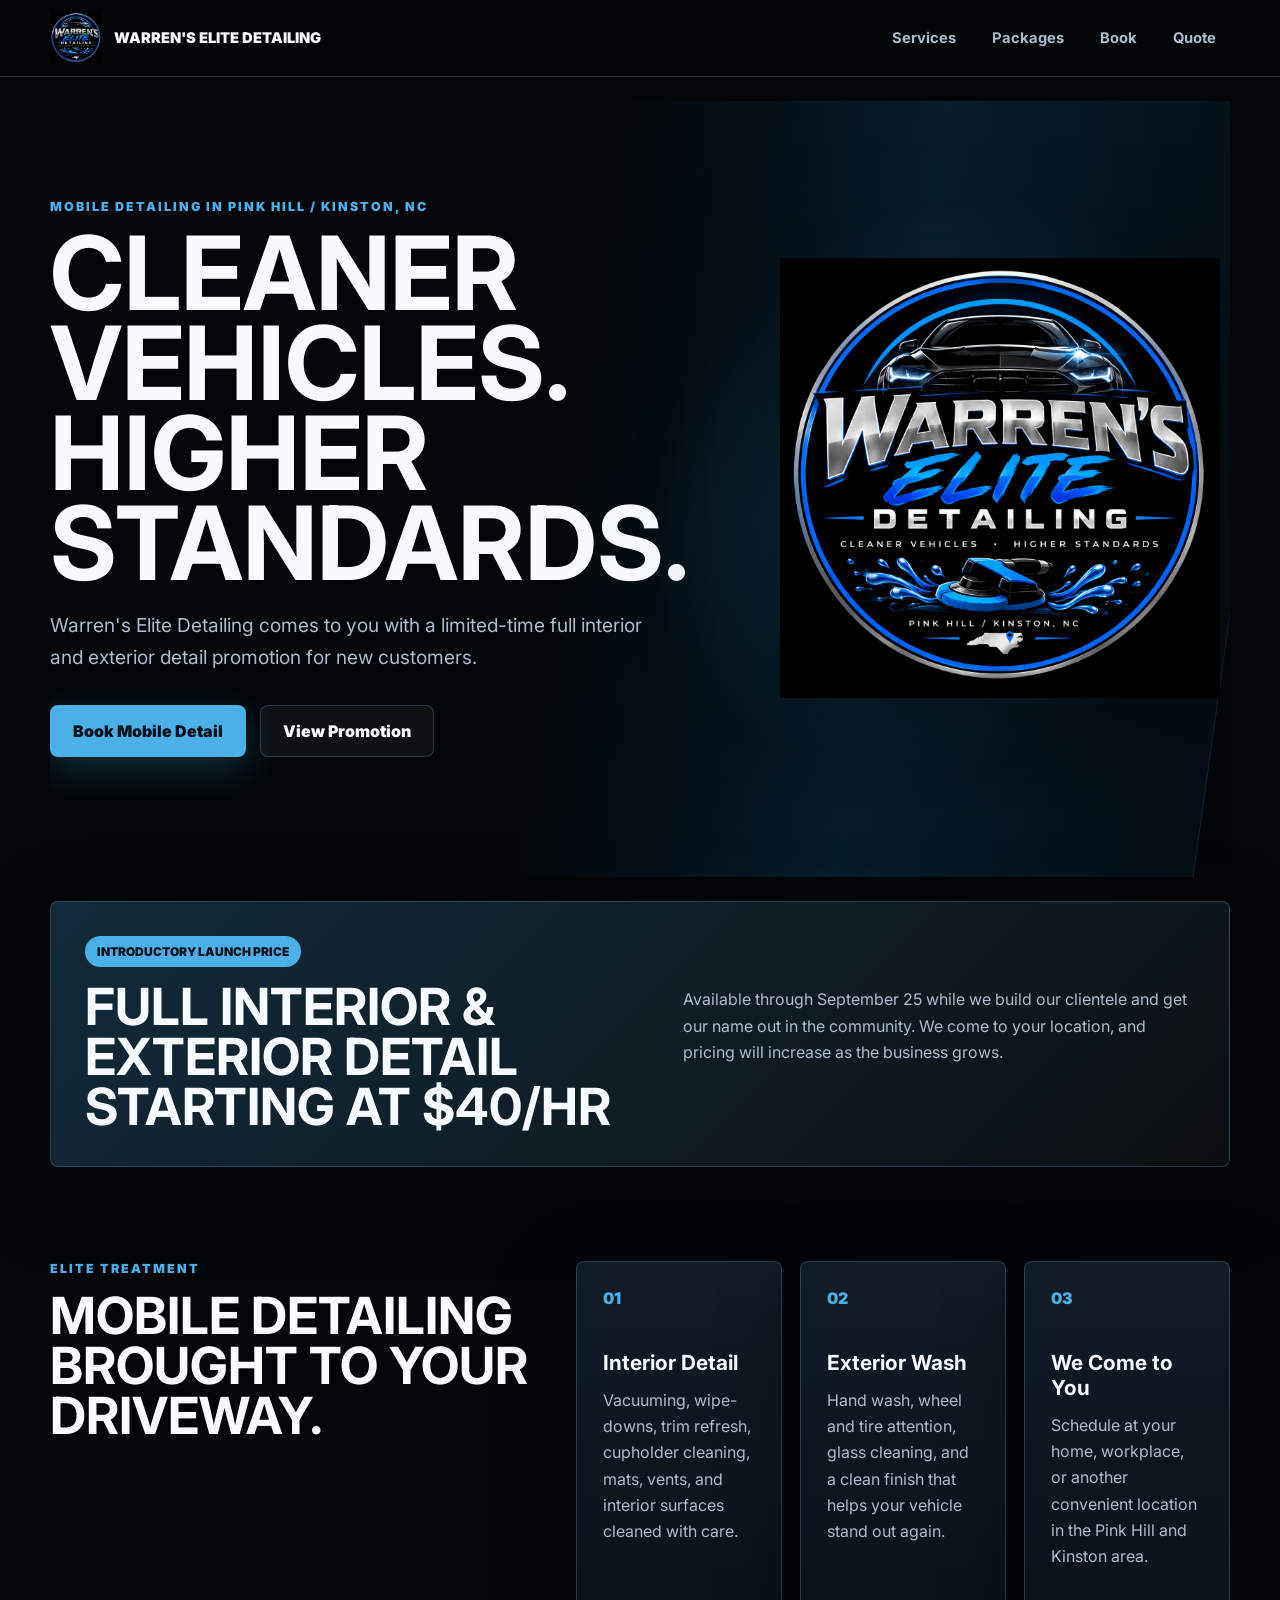
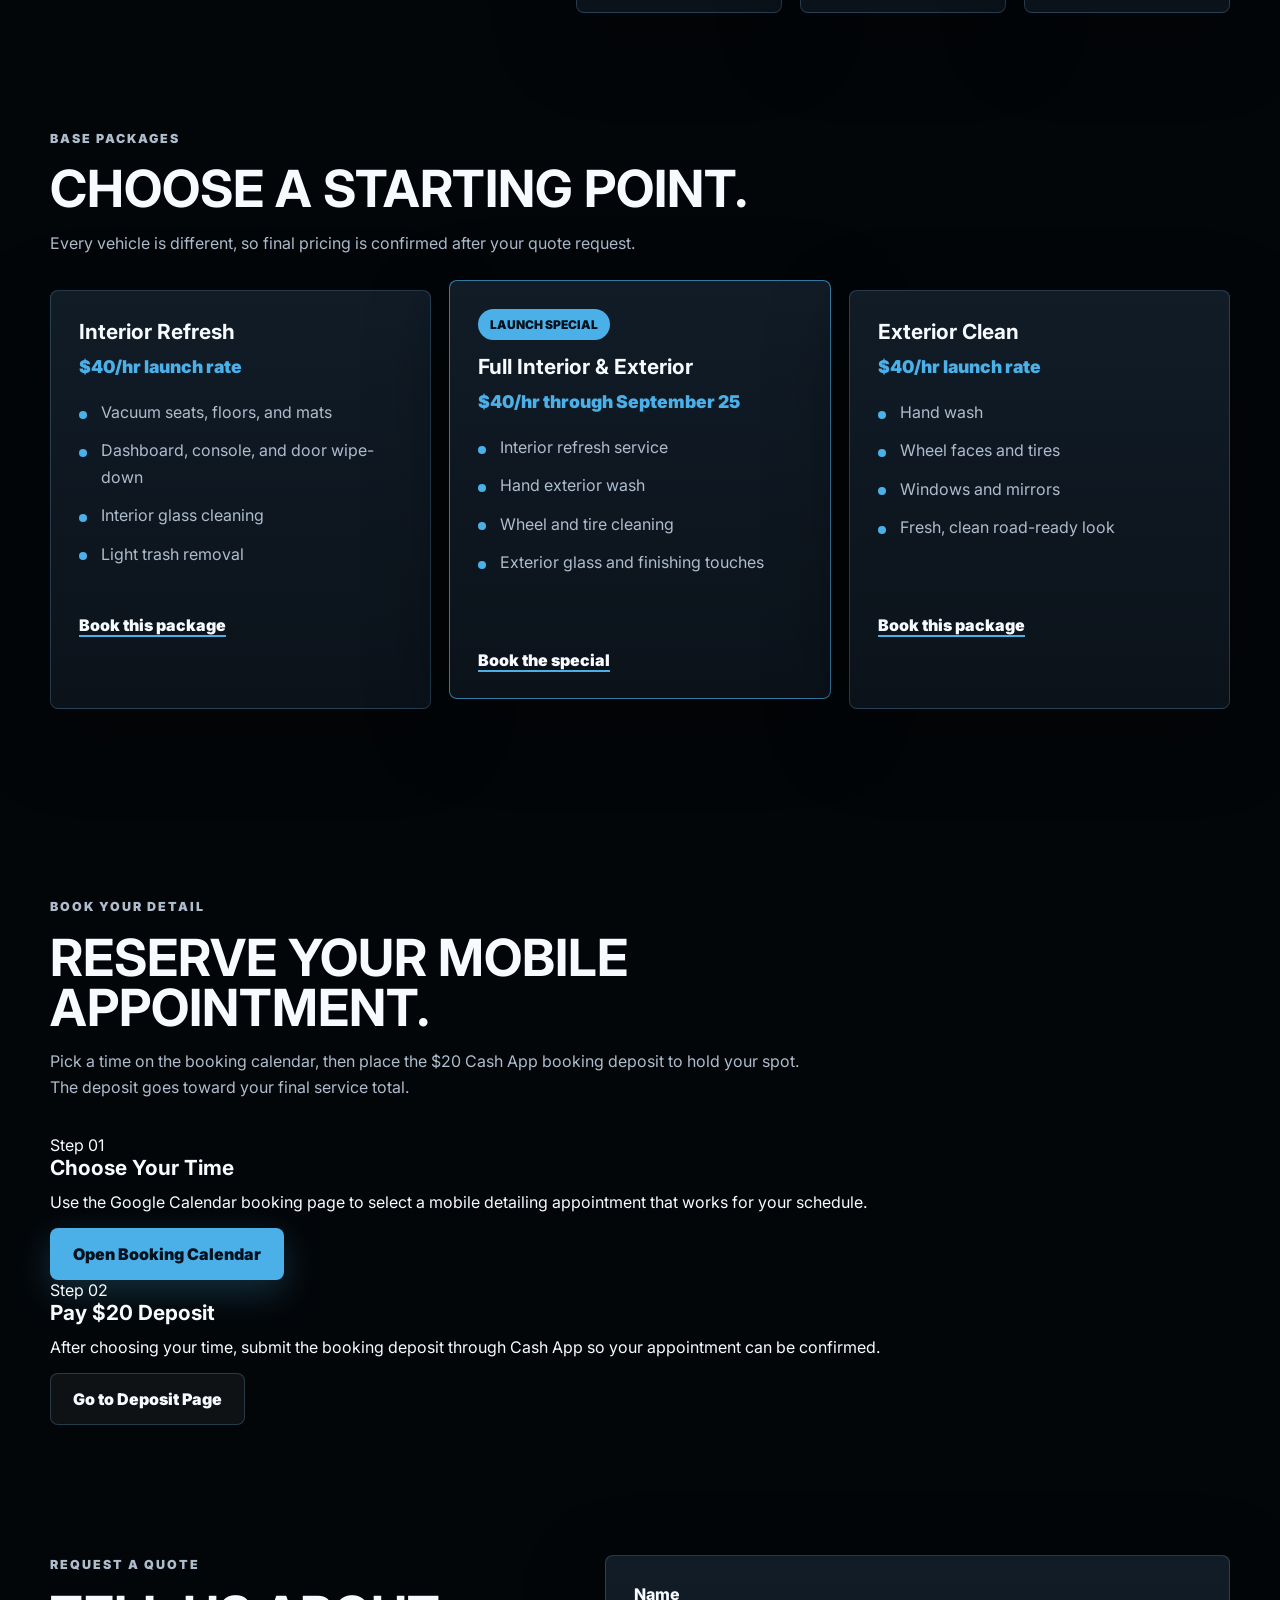
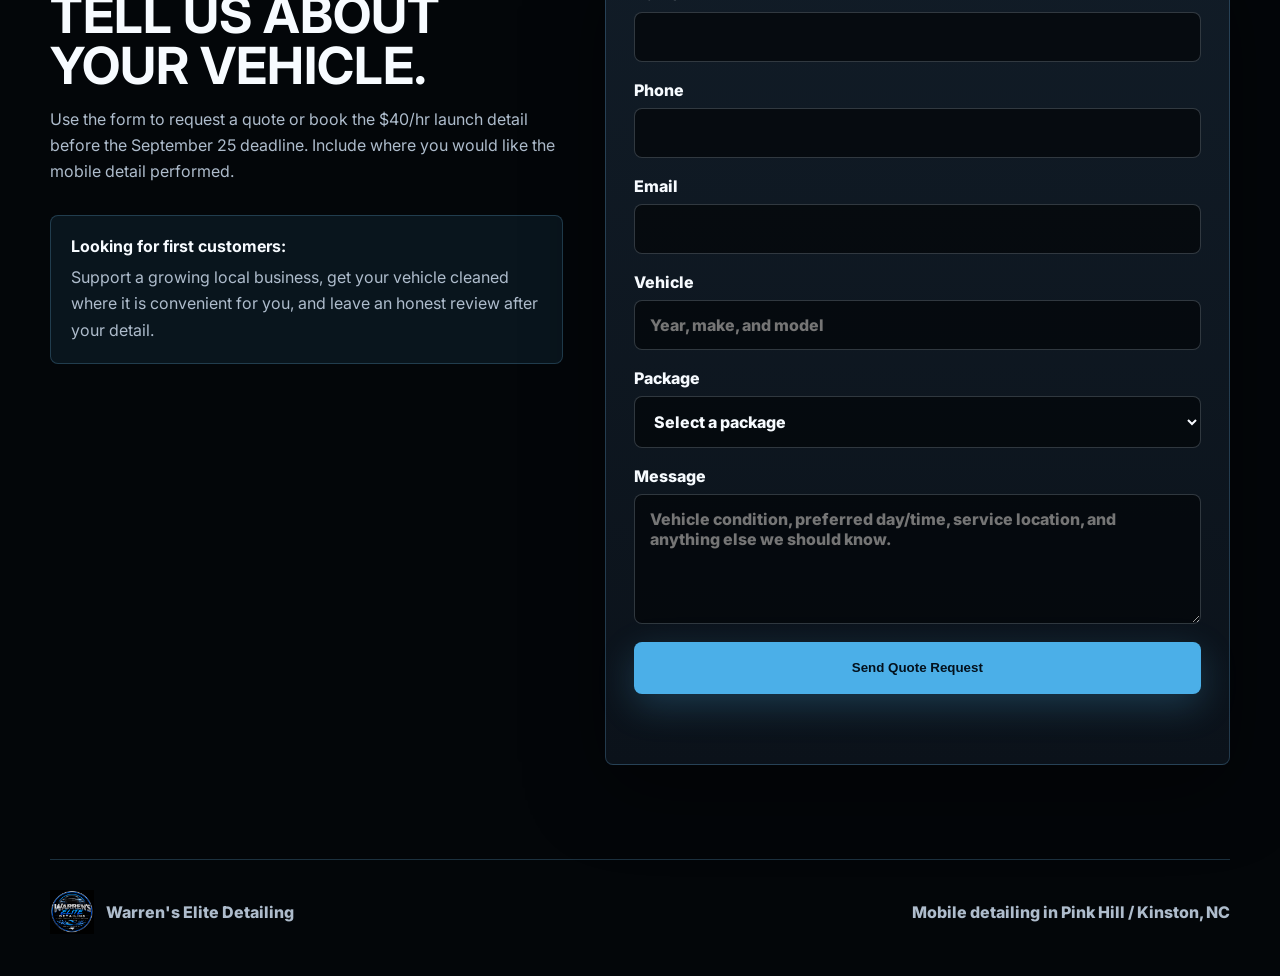
==== index.html @ 3700bf0e "Modify booking links and add booking section Updated booking links and added a new booking section w" ====
<!DOCTYPE html>
<html lang="en">
<head>
  <meta charset="UTF-8">
  <meta name="viewport" content="width=device-width, initial-scale=1.0">
  <meta name="description" content="Warren's Elite Detailing offers mobile interior and exterior auto detailing in Pink Hill and Kinston, NC, with a limited-time $40/hr launch promotion through September 25.">
  <title>Warren's Elite Detailing | Pink Hill & Kinston, NC</title>
  <link rel="preconnect" href="https://fonts.googleapis.com">
  <link rel="preconnect" href="https://fonts.gstatic.com" crossorigin>
  <link href="https://fonts.googleapis.com/css2?family=Inter:wght@400;500;600;700;800;900&display=swap" rel="stylesheet">
  <link rel="stylesheet" href="styles.css">
</head>
<body>
  <header class="site-header" id="top">
    <nav class="nav" aria-label="Main navigation">
      <a class="brand" href="#top" aria-label="Warren's Elite Detailing home">
        <img src="assets/warrens-elite-logo.png" alt="Warren's Elite Detailing logo">
        <span>Warren's Elite Detailing</span>
      </a>
      <div class="nav-links">
        <a href="#services">Services</a>
        <a href="#packages">Packages</a>
        <a href="#booking">Book</a>
        <a href="#quote">Quote</a>
      </div>
    </nav>
  </header>

  <main>
    <section class="hero">
      <div class="hero-bg" aria-hidden="true"></div>
      <div class="hero-content">
        <p class="eyebrow">Mobile detailing in Pink Hill / Kinston, NC</p>
        <h1>Cleaner vehicles. Higher standards.</h1>
        <p class="hero-copy">Warren's Elite Detailing comes to you with a limited-time full interior and exterior detail promotion for new customers.</p>
        <div class="hero-actions">
          <a class="button primary" href="#booking">Book Mobile Detail</a>
          <a class="button secondary" href="#promotion">View Promotion</a>
        </div>
      </div>
      <div class="hero-logo">
        <img src="assets/warrens-elite-logo.png" alt="Warren's Elite Detailing badge">
      </div>
    </section>

    <section class="promo-band" id="promotion">
      <div>
        <span class="promo-label">Introductory Launch Price</span>
        <h2>Full interior & exterior detail starting at $40/hr</h2>
      </div>
      <p>Available through September 25 while we build our clientele and get our name out in the community. We come to your location, and pricing will increase as the business grows.</p>
    </section>

    <section class="section split" id="services">
      <div>
        <p class="eyebrow">Elite treatment</p>
        <h2>Mobile detailing brought to your driveway.</h2>
      </div>
      <div class="service-grid">
        <article class="service-card">
          <span>01</span>
          <h3>Interior Detail</h3>
          <p>Vacuuming, wipe-downs, trim refresh, cupholder cleaning, mats, vents, and interior surfaces cleaned with care.</p>
        </article>
        <article class="service-card">
          <span>02</span>
          <h3>Exterior Wash</h3>
          <p>Hand wash, wheel and tire attention, glass cleaning, and a clean finish that helps your vehicle stand out again.</p>
        </article>
        <article class="service-card">
          <span>03</span>
          <h3>We Come to You</h3>
          <p>Schedule at your home, workplace, or another convenient location in the Pink Hill and Kinston area.</p>
        </article>
      </div>
    </section>

    <section class="section packages" id="packages">
      <div class="section-heading">
        <p class="eyebrow">Base packages</p>
        <h2>Choose a starting point.</h2>
        <p>Every vehicle is different, so final pricing is confirmed after your quote request.</p>
      </div>

      <div class="package-grid">
        <article class="package-card">
          <h3>Interior Refresh</h3>
          <p class="price">$40/hr launch rate</p>
          <ul>
            <li>Vacuum seats, floors, and mats</li>
            <li>Dashboard, console, and door wipe-down</li>
            <li>Interior glass cleaning</li>
            <li>Light trash removal</li>
          </ul>
          <a href="#booking">Book this package</a>
        </article>

        <article class="package-card featured">
          <div class="badge">Launch Special</div>
          <h3>Full Interior & Exterior</h3>
          <p class="price">$40/hr through September 25</p>
          <ul>
            <li>Interior refresh service</li>
            <li>Hand exterior wash</li>
            <li>Wheel and tire cleaning</li>
            <li>Exterior glass and finishing touches</li>
          </ul>
          <a href="#booking">Book the special</a>
        </article>

        <article class="package-card">
          <h3>Exterior Clean</h3>
          <p class="price">$40/hr launch rate</p>
          <ul>
            <li>Hand wash</li>
            <li>Wheel faces and tires</li>
            <li>Windows and mirrors</li>
            <li>Fresh, clean road-ready look</li>
          </ul>
          <a href="#booking">Book this package</a>
        </article>
      </div>
    </section>

    <section class="section booking-section" id="booking">
      <div class="section-heading">
        <p class="eyebrow">Book your detail</p>
        <h2>Reserve your mobile appointment.</h2>
        <p>Pick a time on the booking calendar, then place the $20 Cash App booking deposit to hold your spot. The deposit goes toward your final service total.</p>
      </div>

      <div class="booking-grid">
        <article class="booking-card">
          <span>Step 01</span>
          <h3>Choose Your Time</h3>
          <p>Use the Google Calendar booking page to select a mobile detailing appointment that works for your schedule.</p>
          <a class="button primary" href="https://calendar.app.google/R5X62DQGGWWicwbE6" target="_blank" rel="noopener">Open Booking Calendar</a>
        </article>

        <article class="booking-card">
          <span>Step 02</span>
          <h3>Pay $20 Deposit</h3>
          <p>After choosing your time, submit the booking deposit through Cash App so your appointment can be confirmed.</p>
          <a class="button secondary" href="payment.html">Go to Deposit Page</a>
        </article>
      </div>
    </section>

    <section class="section quote-section" id="quote">
      <div class="quote-copy">
        <p class="eyebrow">Request a quote</p>
        <h2>Tell us about your vehicle.</h2>
        <p>Use the form to request a quote or book the $40/hr launch detail before the September 25 deadline. Include where you would like the mobile detail performed.</p>
        <div class="note">
          <strong>Looking for first customers:</strong>
          <span>Support a growing local business, get your vehicle cleaned where it is convenient for you, and leave an honest review after your detail.</span>
        </div>
      </div>

      <form class="quote-form" id="quoteForm" action="https://formspree.io/f/xvkgoord" method="POST">
        <input type="hidden" name="_subject" value="New quote request from Warren's Elite Detailing website">

        <label>
          Name
          <input type="text" name="name" autocomplete="name" required>
        </label>

        <label>
          Phone
          <input type="tel" name="phone" autocomplete="tel" required>
        </label>

        <label>
          Email
          <input type="email" name="email" autocomplete="email">
        </label>

        <label>
          Vehicle
          <input type="text" name="vehicle" placeholder="Year, make, and model" required>
        </label>

        <label>
          Package
          <select name="package" required>
            <option value="">Select a package</option>
            <option>Full Interior & Exterior Launch Special</option>
            <option>Interior Refresh</option>
            <option>Exterior Clean</option>
            <option>Not sure yet</option>
          </select>
        </label>

        <label>
          Message
          <textarea name="message" rows="5" placeholder="Vehicle condition, preferred day/time, service location, and anything else we should know."></textarea>
        </label>

        <button class="button primary" type="submit">Send Quote Request</button>
        <p class="form-status" id="formStatus" role="status" aria-live="polite"></p>
      </form>
    </section>
  </main>

  <footer class="footer">
    <div>
      <img src="assets/warrens-elite-logo.png" alt="" aria-hidden="true">
      <p>Warren's Elite Detailing</p>
    </div>
    <p>Mobile detailing in Pink Hill / Kinston, NC</p>
  </footer>

  <script src="script.js"></script>
</body>
</html>
---- styles.css ----
:root {
  --black: #030609;
  --black-soft: #071018;
  --panel: #0b121a;
  --panel-light: #111c27;
  --carolina: #4bafe8;
  --carolina-bright: #28a7ff;
  --white: #f7fbff;
  --muted: #aebccc;
  --line: rgba(120, 199, 255, 0.22);
  --shadow: 0 24px 80px rgba(0, 0, 0, 0.45);
}

* {
  box-sizing: border-box;
}

html {
  scroll-behavior: smooth;
}

body {
  margin: 0;
  font-family: "Inter", Arial, sans-serif;
  color: var(--white);
  background: var(--black);
}

a {
  color: inherit;
  text-decoration: none;
}

img {
  display: block;
  max-width: 100%;
}

.site-header {
  position: sticky;
  top: 0;
  z-index: 20;
  background: rgba(3, 6, 9, 0.82);
  border-bottom: 1px solid var(--line);
  backdrop-filter: blur(18px);
}

.nav {
  width: min(1180px, calc(100% - 32px));
  min-height: 76px;
  margin: 0 auto;
  display: flex;
  align-items: center;
  justify-content: space-between;
  gap: 24px;
}

.brand {
  display: inline-flex;
  align-items: center;
  gap: 12px;
  font-weight: 900;
  letter-spacing: 0;
  text-transform: uppercase;
}

.brand img {
  width: 52px;
  height: 52px;
  object-fit: contain;
}

.brand span {
  font-size: 0.92rem;
}

.nav-links {
  display: flex;
  align-items: center;
  gap: 8px;
}

.nav-links a {
  min-height: 40px;
  display: inline-flex;
  align-items: center;
  padding: 0 14px;
  color: var(--muted);
  font-weight: 700;
  font-size: 0.92rem;
}

.nav-links a:hover {
  color: var(--white);
}

.hero {
  position: relative;
  width: min(1180px, calc(100% - 32px));
  min-height: calc(100vh - 76px);
  margin: 0 auto;
  display: grid;
  grid-template-columns: minmax(0, 1fr) minmax(300px, 460px);
  align-items: center;
  gap: 46px;
  padding: 54px 0 76px;
  overflow: hidden;
}

.hero-bg {
  position: absolute;
  inset: 24px -18px 24px auto;
  width: 58%;
  background:
    linear-gradient(90deg, rgba(3, 6, 9, 0) 0%, rgba(40, 167, 255, 0.14) 48%, rgba(40, 167, 255, 0.05) 100%),
    radial-gradient(circle at 55% 50%, rgba(75, 175, 232, 0.24), transparent 54%);
  border-right: 1px solid rgba(75, 175, 232, 0.2);
  transform: skewX(-8deg);
}

.hero-content,
.hero-logo {
  position: relative;
  z-index: 1;
}

.eyebrow {
  margin: 0 0 14px;
  color: var(--carolina);
  font-size: 0.78rem;
  font-weight: 900;
  text-transform: uppercase;
  letter-spacing: 0.16em;
}

h1,
h2,
h3,
p {
  margin-top: 0;
}

h1 {
  max-width: 820px;
  margin-bottom: 22px;
  font-size: clamp(3.2rem, 8vw, 6.8rem);
  line-height: 0.88;
  letter-spacing: 0;
  text-transform: uppercase;
}

h2 {
  margin-bottom: 16px;
  font-size: clamp(2rem, 4vw, 4.2rem);
  line-height: 0.98;
  letter-spacing: 0;
  text-transform: uppercase;
}

h3 {
  margin-bottom: 12px;
  font-size: 1.3rem;
}

.hero-copy {
  max-width: 620px;
  color: var(--muted);
  font-size: 1.2rem;
  line-height: 1.65;
}

.hero-actions {
  display: flex;
  flex-wrap: wrap;
  gap: 14px;
  margin-top: 32px;
}

.button {
  min-height: 52px;
  display: inline-flex;
  align-items: center;
  justify-content: center;
  border: 1px solid transparent;
  border-radius: 8px;
  padding: 0 22px;
  font-weight: 900;
  cursor: pointer;
  transition: transform 180ms ease, border-color 180ms ease, background 180ms ease;
}

.button:hover {
  transform: translateY(-2px);
}

.button.primary {
  color: #03111d;
  background: var(--carolina);
  box-shadow: 0 12px 36px rgba(75, 175, 232, 0.24);
}

.button.secondary {
  color: var(--white);
  background: rgba(255, 255, 255, 0.05);
  border-color: var(--line);
}

.hero-logo {
  display: flex;
  align-items: center;
  justify-content: center;
}

.hero-logo img {
  width: min(100%, 440px);
  filter: drop-shadow(0 28px 60px rgba(0, 0, 0, 0.55));
}

.promo-band {
  width: min(1180px, calc(100% - 32px));
  margin: 0 auto;
  display: grid;
  grid-template-columns: 1.05fr 0.95fr;
  gap: 32px;
  align-items: center;
  padding: 34px;
  background: linear-gradient(135deg, rgba(75, 175, 232, 0.22), rgba(255, 255, 255, 0.045));
  border: 1px solid var(--line);
  border-radius: 8px;
  box-shadow: var(--shadow);
}

.promo-label,
.badge {
  display: inline-flex;
  width: fit-content;
  margin-bottom: 14px;
  padding: 8px 12px;
  border-radius: 999px;
  color: #03111d;
  background: var(--carolina);
  font-size: 0.75rem;
  font-weight: 900;
  text-transform: uppercase;
}

.promo-band h2 {
  margin-bottom: 0;
  font-size: clamp(2rem, 4vw, 3.4rem);
}

.promo-band p,
.section-heading p,
.service-card p,
.package-card li,
.quote-copy p,
.note span,
.footer p {
  color: var(--muted);
  line-height: 1.65;
}

.section {
  width: min(1180px, calc(100% - 32px));
  margin: 0 auto;
  padding: 94px 0;
}

.split {
  display: grid;
  grid-template-columns: 0.85fr 1.15fr;
  gap: 42px;
}

.service-grid,
.package-grid {
  display: grid;
  gap: 18px;
}

.service-grid {
  grid-template-columns: repeat(3, minmax(0, 1fr));
}

.service-card,
.package-card,
.quote-form {
  background: linear-gradient(180deg, var(--panel-light), var(--panel));
  border: 1px solid var(--line);
  border-radius: 8px;
  box-shadow: var(--shadow);
}

.service-card {
  padding: 26px;
}

.service-card span {
  display: block;
  margin-bottom: 42px;
  color: var(--carolina);
  font-weight: 900;
}

.packages {
  padding-top: 22px;
}

.section-heading {
  max-width: 780px;
  margin-bottom: 34px;
}

.package-grid {
  grid-template-columns: repeat(3, minmax(0, 1fr));
}

.package-card {
  position: relative;
  min-height: 100%;
  padding: 28px;
}

.package-card.featured {
  border-color: rgba(75, 175, 232, 0.66);
  transform: translateY(-10px);
}

.package-card .price {
  margin-bottom: 22px;
  color: var(--carolina);
  font-size: 1.1rem;
  font-weight: 900;
}

.package-card ul {
  min-height: 190px;
  margin: 0 0 26px;
  padding: 0;
  list-style: none;
}

.package-card li {
  position: relative;
  padding-left: 22px;
  margin-bottom: 12px;
}

.package-card li::before {
  position: absolute;
  left: 0;
  top: 0.72em;
  width: 8px;
  height: 8px;
  background: var(--carolina);
  border-radius: 50%;
  content: "";
}

.package-card a {
  color: var(--white);
  font-weight: 900;
  border-bottom: 2px solid var(--carolina);
}

.quote-section {
  display: grid;
  grid-template-columns: 0.82fr 1fr;
  gap: 42px;
  align-items: start;
  padding-top: 36px;
}

.note {
  display: grid;
  gap: 8px;
  margin-top: 30px;
  padding: 20px;
  background: rgba(75, 175, 232, 0.09);
  border: 1px solid var(--line);
  border-radius: 8px;
}

.quote-form {
  display: grid;
  gap: 18px;
  padding: 28px;
}

label {
  display: grid;
  gap: 8px;
  color: var(--white);
  font-weight: 800;
}

input,
select,
textarea {
  width: 100%;
  border: 1px solid rgba(174, 188, 204, 0.26);
  border-radius: 8px;
  padding: 14px 15px;
  color: var(--white);
  background: rgba(3, 6, 9, 0.72);
  font: inherit;
}

textarea {
  resize: vertical;
}

input:focus,
select:focus,
textarea:focus {
  outline: 3px solid rgba(75, 175, 232, 0.22);
  border-color: var(--carolina);
}

.form-status {
  min-height: 24px;
  margin: 0;
  color: var(--muted);
}

.form-status.error {
  color: #ffb4b4;
}

.form-status.success {
  color: #9be7c5;
}

.footer {
  width: min(1180px, calc(100% - 32px));
  margin: 0 auto;
  padding: 30px 0 42px;
  display: flex;
  align-items: center;
  justify-content: space-between;
  gap: 20px;
  border-top: 1px solid var(--line);
}

.footer div {
  display: flex;
  align-items: center;
  gap: 12px;
}

.footer img {
  width: 44px;
  height: 44px;
  object-fit: contain;
}

.footer p {
  margin: 0;
  font-weight: 800;
}

@media (max-width: 900px) {
  .nav {
    min-height: auto;
    padding: 12px 0;
    align-items: flex-start;
    flex-direction: column;
  }

  .hero,
  .promo-band,
  .split,
  .quote-section {
    grid-template-columns: 1fr;
  }

  .hero {
    min-height: auto;
    padding-top: 44px;
    gap: 28px;
  }

  .hero-bg {
    inset: auto -40px 24px auto;
    width: 100%;
    height: 50%;
  }

  .service-grid,
  .package-grid {
    grid-template-columns: 1fr;
  }

  .package-card.featured {
    transform: none;
  }

  .package-card ul {
    min-height: 0;
  }
}

@media (max-width: 560px) {
  .nav-links {
    width: 100%;
    justify-content: space-between;
  }

  .nav-links a {
    padding: 0 8px;
    font-size: 0.86rem;
  }

  h1 {
    font-size: 3.05rem;
  }

  .promo-band,
  .service-card,
  .package-card,
  .quote-form {
    padding: 22px;
  }

  .footer {
    align-items: flex-start;
    flex-direction: column;
  }
}
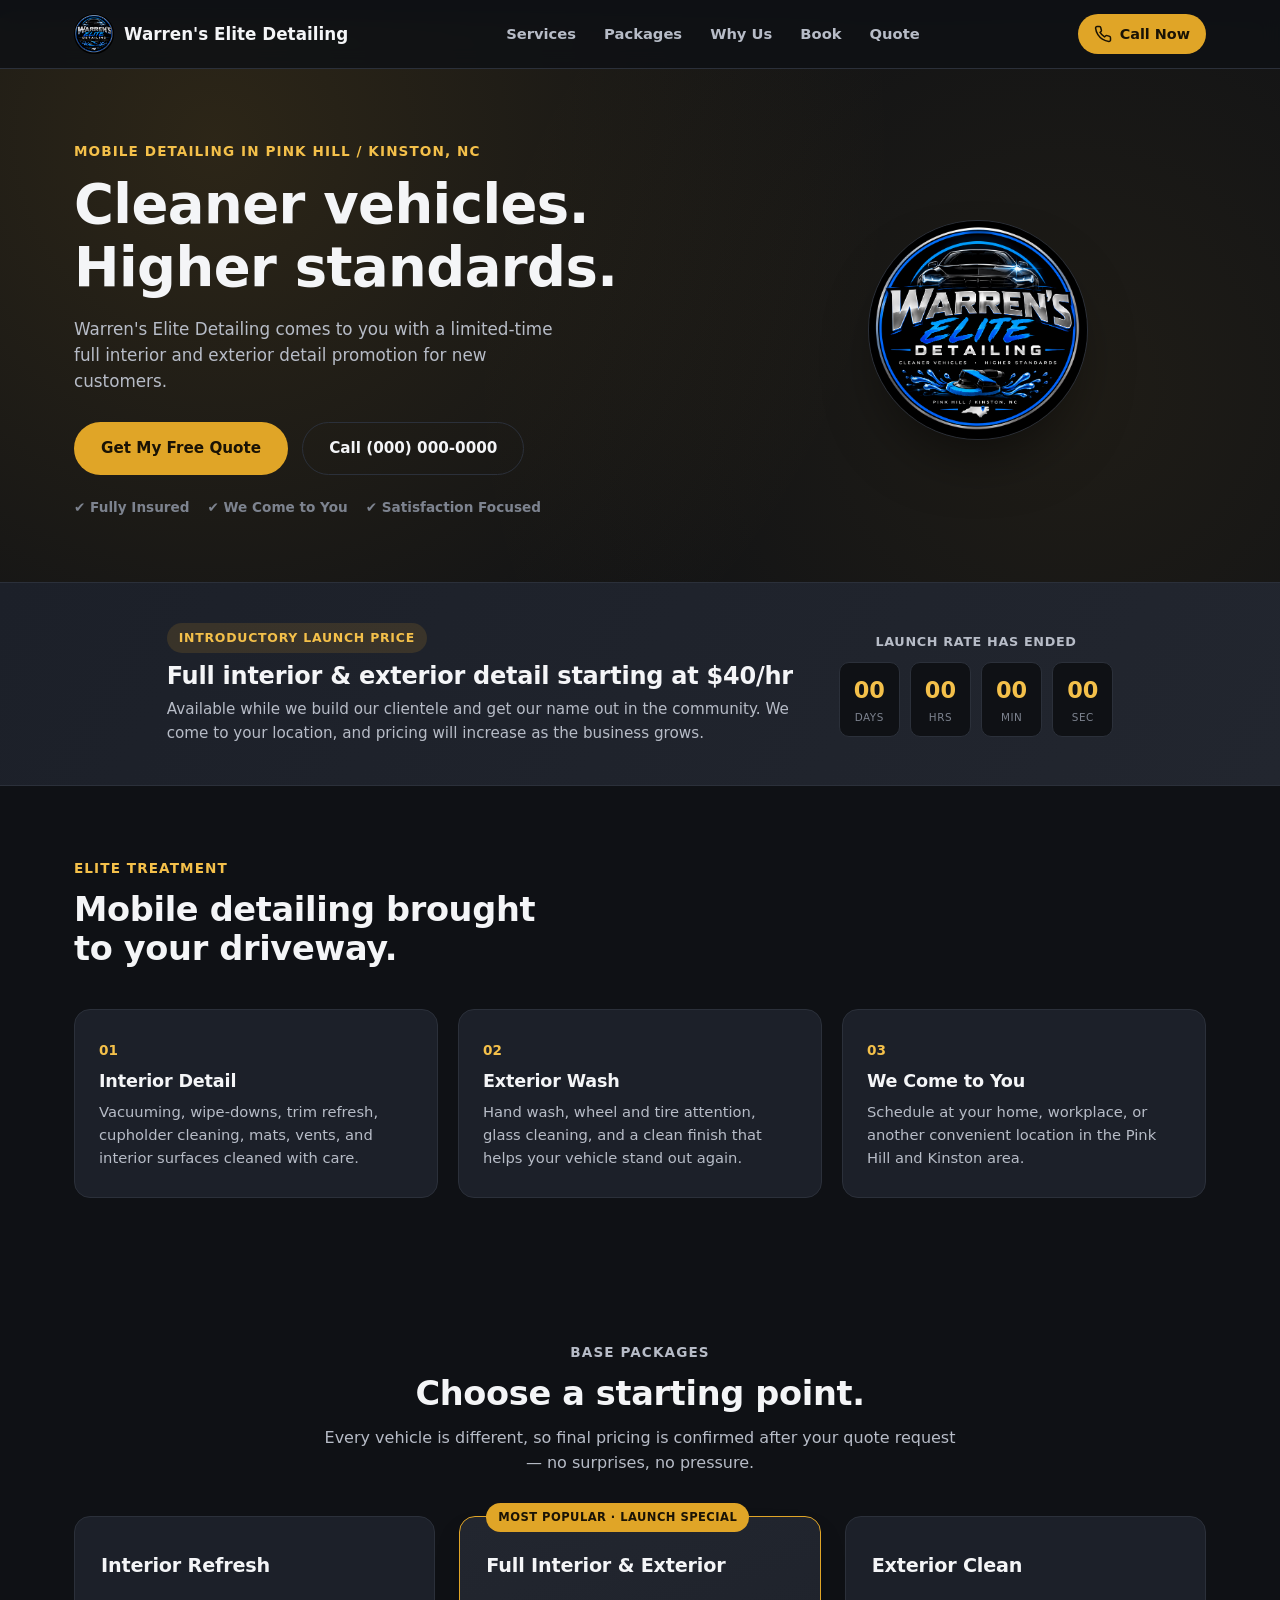
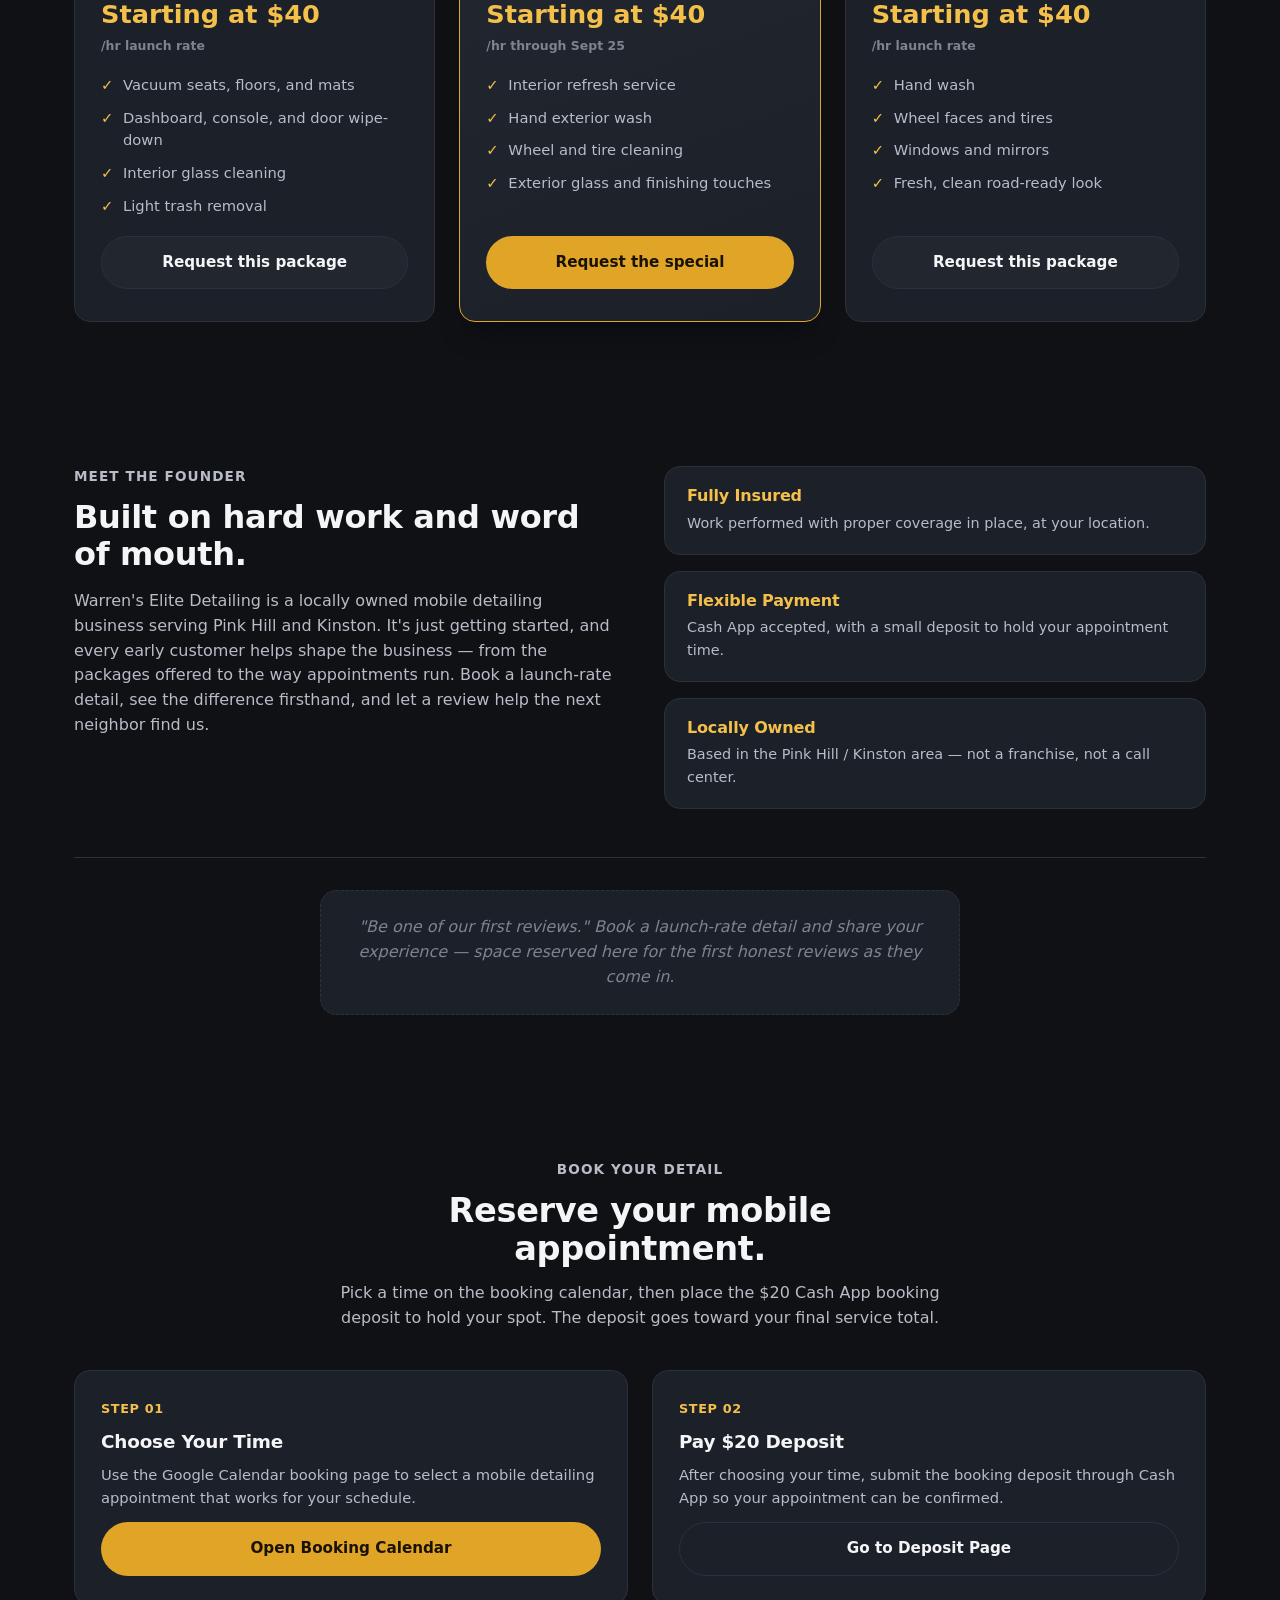
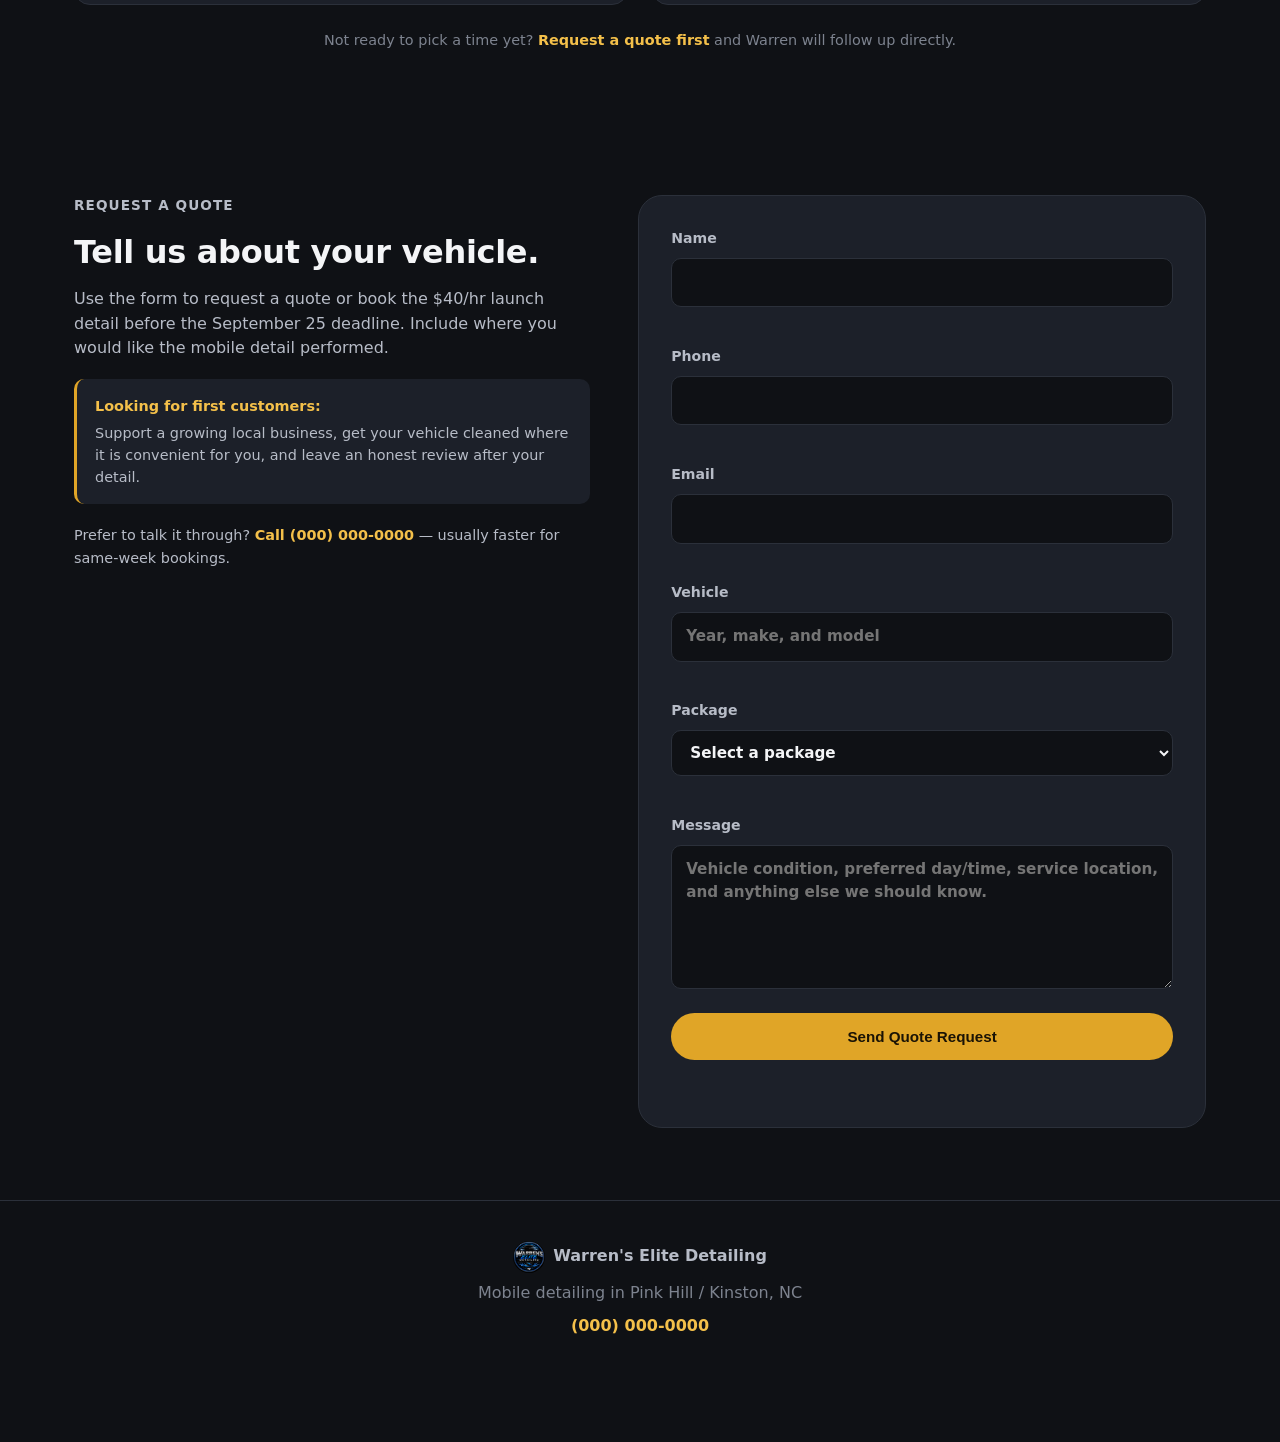
==== commit 1169c501: "Add files via upload  updated" ====
--- a/index.html
+++ b/index.html
@@ -4,51 +4,117 @@
   <meta charset="UTF-8">
   <meta name="viewport" content="width=device-width, initial-scale=1.0">
   <meta name="description" content="Warren's Elite Detailing offers mobile interior and exterior auto detailing in Pink Hill and Kinston, NC, with a limited-time $40/hr launch promotion through September 25.">
+  <meta name="theme-color" content="#0f1115">
+
+  <!-- Open Graph / social preview -->
+  <meta property="og:title" content="Warren's Elite Detailing | Pink Hill & Kinston, NC">
+  <meta property="og:description" content="Mobile interior & exterior auto detailing that comes to you. Launch rate $40/hr through September 25.">
+  <meta property="og:type" content="website">
+  <meta property="og:image" content="assets/warrens-elite-logo.png">
+
   <title>Warren's Elite Detailing | Pink Hill & Kinston, NC</title>
-  <link rel="preconnect" href="https://fonts.googleapis.com">
-  <link rel="preconnect" href="https://fonts.gstatic.com" crossorigin>
-  <link href="https://fonts.googleapis.com/css2?family=Inter:wght@400;500;600;700;800;900&display=swap" rel="stylesheet">
+
+  
+  
+  <style type="text/css">@font-face {font-family:'Inter';font-style:normal;font-weight:400;src:url(/cf-fonts/v/inter/5.2.8/vietnamese/wght/normal.woff2);unicode-range:U+0102-0103,U+0110-0111,U+0128-0129,U+0168-0169,U+01A0-01A1,U+01AF-01B0,U+0300-0301,U+0303-0304,U+0308-0309,U+0323,U+0329,U+1EA0-1EF9,U+20AB;font-display:swap;}@font-face {font-family:'Inter';font-style:normal;font-weight:400;src:url(/cf-fonts/v/inter/5.2.8/latin/wght/normal.woff2);unicode-range:U+0000-00FF,U+0131,U+0152-0153,U+02BB-02BC,U+02C6,U+02DA,U+02DC,U+0304,U+0308,U+0329,U+2000-206F,U+20AC,U+2122,U+2191,U+2193,U+2212,U+2215,U+FEFF,U+FFFD;font-display:swap;}@font-face {font-family:'Inter';font-style:normal;font-weight:400;src:url(/cf-fonts/v/inter/5.2.8/greek/wght/normal.woff2);unicode-range:U+0370-0377,U+037A-037F,U+0384-038A,U+038C,U+038E-03A1,U+03A3-03FF;font-display:swap;}@font-face {font-family:'Inter';font-style:normal;font-weight:400;src:url(/cf-fonts/v/inter/5.2.8/cyrillic/wght/normal.woff2);unicode-range:U+0301,U+0400-045F,U+0490-0491,U+04B0-04B1,U+2116;font-display:swap;}@font-face {font-family:'Inter';font-style:normal;font-weight:400;src:url(/cf-fonts/v/inter/5.2.8/cyrillic-ext/wght/normal.woff2);unicode-range:U+0460-052F,U+1C80-1C8A,U+20B4,U+2DE0-2DFF,U+A640-A69F,U+FE2E-FE2F;font-display:swap;}@font-face {font-family:'Inter';font-style:normal;font-weight:400;src:url(/cf-fonts/v/inter/5.2.8/latin-ext/wght/normal.woff2);unicode-range:U+0100-02BA,U+02BD-02C5,U+02C7-02CC,U+02CE-02D7,U+02DD-02FF,U+0304,U+0308,U+0329,U+1D00-1DBF,U+1E00-1E9F,U+1EF2-1EFF,U+2020,U+20A0-20AB,U+20AD-20C0,U+2113,U+2C60-2C7F,U+A720-A7FF;font-display:swap;}@font-face {font-family:'Inter';font-style:normal;font-weight:400;src:url(/cf-fonts/v/inter/5.2.8/greek-ext/wght/normal.woff2);unicode-range:U+1F00-1FFF;font-display:swap;}@font-face {font-family:'Inter';font-style:normal;font-weight:500;src:url(/cf-fonts/v/inter/5.2.8/cyrillic-ext/wght/normal.woff2);unicode-range:U+0460-052F,U+1C80-1C8A,U+20B4,U+2DE0-2DFF,U+A640-A69F,U+FE2E-FE2F;font-display:swap;}@font-face {font-family:'Inter';font-style:normal;font-weight:500;src:url(/cf-fonts/v/inter/5.2.8/greek/wght/normal.woff2);unicode-range:U+0370-0377,U+037A-037F,U+0384-038A,U+038C,U+038E-03A1,U+03A3-03FF;font-display:swap;}@font-face {font-family:'Inter';font-style:normal;font-weight:500;src:url(/cf-fonts/v/inter/5.2.8/latin/wght/normal.woff2);unicode-range:U+0000-00FF,U+0131,U+0152-0153,U+02BB-02BC,U+02C6,U+02DA,U+02DC,U+0304,U+0308,U+0329,U+2000-206F,U+20AC,U+2122,U+2191,U+2193,U+2212,U+2215,U+FEFF,U+FFFD;font-display:swap;}@font-face {font-family:'Inter';font-style:normal;font-weight:500;src:url(/cf-fonts/v/inter/5.2.8/greek-ext/wght/normal.woff2);unicode-range:U+1F00-1FFF;font-display:swap;}@font-face {font-family:'Inter';font-style:normal;font-weight:500;src:url(/cf-fonts/v/inter/5.2.8/latin-ext/wght/normal.woff2);unicode-range:U+0100-02BA,U+02BD-02C5,U+02C7-02CC,U+02CE-02D7,U+02DD-02FF,U+0304,U+0308,U+0329,U+1D00-1DBF,U+1E00-1E9F,U+1EF2-1EFF,U+2020,U+20A0-20AB,U+20AD-20C0,U+2113,U+2C60-2C7F,U+A720-A7FF;font-display:swap;}@font-face {font-family:'Inter';font-style:normal;font-weight:500;src:url(/cf-fonts/v/inter/5.2.8/vietnamese/wght/normal.woff2);unicode-range:U+0102-0103,U+0110-0111,U+0128-0129,U+0168-0169,U+01A0-01A1,U+01AF-01B0,U+0300-0301,U+0303-0304,U+0308-0309,U+0323,U+0329,U+1EA0-1EF9,U+20AB;font-display:swap;}@font-face {font-family:'Inter';font-style:normal;font-weight:500;src:url(/cf-fonts/v/inter/5.2.8/cyrillic/wght/normal.woff2);unicode-range:U+0301,U+0400-045F,U+0490-0491,U+04B0-04B1,U+2116;font-display:swap;}@font-face {font-family:'Inter';font-style:normal;font-weight:600;src:url(/cf-fonts/v/inter/5.2.8/greek-ext/wght/normal.woff2);unicode-range:U+1F00-1FFF;font-display:swap;}@font-face {font-family:'Inter';font-style:normal;font-weight:600;src:url(/cf-fonts/v/inter/5.2.8/cyrillic-ext/wght/normal.woff2);unicode-range:U+0460-052F,U+1C80-1C8A,U+20B4,U+2DE0-2DFF,U+A640-A69F,U+FE2E-FE2F;font-display:swap;}@font-face {font-family:'Inter';font-style:normal;font-weight:600;src:url(/cf-fonts/v/inter/5.2.8/latin/wght/normal.woff2);unicode-range:U+0000-00FF,U+0131,U+0152-0153,U+02BB-02BC,U+02C6,U+02DA,U+02DC,U+0304,U+0308,U+0329,U+2000-206F,U+20AC,U+2122,U+2191,U+2193,U+2212,U+2215,U+FEFF,U+FFFD;font-display:swap;}@font-face {font-family:'Inter';font-style:normal;font-weight:600;src:url(/cf-fonts/v/inter/5.2.8/latin-ext/wght/normal.woff2);unicode-range:U+0100-02BA,U+02BD-02C5,U+02C7-02CC,U+02CE-02D7,U+02DD-02FF,U+0304,U+0308,U+0329,U+1D00-1DBF,U+1E00-1E9F,U+1EF2-1EFF,U+2020,U+20A0-20AB,U+20AD-20C0,U+2113,U+2C60-2C7F,U+A720-A7FF;font-display:swap;}@font-face {font-family:'Inter';font-style:normal;font-weight:600;src:url(/cf-fonts/v/inter/5.2.8/greek/wght/normal.woff2);unicode-range:U+0370-0377,U+037A-037F,U+0384-038A,U+038C,U+038E-03A1,U+03A3-03FF;font-display:swap;}@font-face {font-family:'Inter';font-style:normal;font-weight:600;src:url(/cf-fonts/v/inter/5.2.8/vietnamese/wght/normal.woff2);unicode-range:U+0102-0103,U+0110-0111,U+0128-0129,U+0168-0169,U+01A0-01A1,U+01AF-01B0,U+0300-0301,U+0303-0304,U+0308-0309,U+0323,U+0329,U+1EA0-1EF9,U+20AB;font-display:swap;}@font-face {font-family:'Inter';font-style:normal;font-weight:600;src:url(/cf-fonts/v/inter/5.2.8/cyrillic/wght/normal.woff2);unicode-range:U+0301,U+0400-045F,U+0490-0491,U+04B0-04B1,U+2116;font-display:swap;}@font-face {font-family:'Inter';font-style:normal;font-weight:700;src:url(/cf-fonts/v/inter/5.2.8/greek/wght/normal.woff2);unicode-range:U+0370-0377,U+037A-037F,U+0384-038A,U+038C,U+038E-03A1,U+03A3-03FF;font-display:swap;}@font-face {font-family:'Inter';font-style:normal;font-weight:700;src:url(/cf-fonts/v/inter/5.2.8/cyrillic/wght/normal.woff2);unicode-range:U+0301,U+0400-045F,U+0490-0491,U+04B0-04B1,U+2116;font-display:swap;}@font-face {font-family:'Inter';font-style:normal;font-weight:700;src:url(/cf-fonts/v/inter/5.2.8/greek-ext/wght/normal.woff2);unicode-range:U+1F00-1FFF;font-display:swap;}@font-face {font-family:'Inter';font-style:normal;font-weight:700;src:url(/cf-fonts/v/inter/5.2.8/latin-ext/wght/normal.woff2);unicode-range:U+0100-02BA,U+02BD-02C5,U+02C7-02CC,U+02CE-02D7,U+02DD-02FF,U+0304,U+0308,U+0329,U+1D00-1DBF,U+1E00-1E9F,U+1EF2-1EFF,U+2020,U+20A0-20AB,U+20AD-20C0,U+2113,U+2C60-2C7F,U+A720-A7FF;font-display:swap;}@font-face {font-family:'Inter';font-style:normal;font-weight:700;src:url(/cf-fonts/v/inter/5.2.8/latin/wght/normal.woff2);unicode-range:U+0000-00FF,U+0131,U+0152-0153,U+02BB-02BC,U+02C6,U+02DA,U+02DC,U+0304,U+0308,U+0329,U+2000-206F,U+20AC,U+2122,U+2191,U+2193,U+2212,U+2215,U+FEFF,U+FFFD;font-display:swap;}@font-face {font-family:'Inter';font-style:normal;font-weight:700;src:url(/cf-fonts/v/inter/5.2.8/cyrillic-ext/wght/normal.woff2);unicode-range:U+0460-052F,U+1C80-1C8A,U+20B4,U+2DE0-2DFF,U+A640-A69F,U+FE2E-FE2F;font-display:swap;}@font-face {font-family:'Inter';font-style:normal;font-weight:700;src:url(/cf-fonts/v/inter/5.2.8/vietnamese/wght/normal.woff2);unicode-range:U+0102-0103,U+0110-0111,U+0128-0129,U+0168-0169,U+01A0-01A1,U+01AF-01B0,U+0300-0301,U+0303-0304,U+0308-0309,U+0323,U+0329,U+1EA0-1EF9,U+20AB;font-display:swap;}@font-face {font-family:'Inter';font-style:normal;font-weight:800;src:url(/cf-fonts/v/inter/5.2.8/latin-ext/wght/normal.woff2);unicode-range:U+0100-02BA,U+02BD-02C5,U+02C7-02CC,U+02CE-02D7,U+02DD-02FF,U+0304,U+0308,U+0329,U+1D00-1DBF,U+1E00-1E9F,U+1EF2-1EFF,U+2020,U+20A0-20AB,U+20AD-20C0,U+2113,U+2C60-2C7F,U+A720-A7FF;font-display:swap;}@font-face {font-family:'Inter';font-style:normal;font-weight:800;src:url(/cf-fonts/v/inter/5.2.8/vietnamese/wght/normal.woff2);unicode-range:U+0102-0103,U+0110-0111,U+0128-0129,U+0168-0169,U+01A0-01A1,U+01AF-01B0,U+0300-0301,U+0303-0304,U+0308-0309,U+0323,U+0329,U+1EA0-1EF9,U+20AB;font-display:swap;}@font-face {font-family:'Inter';font-style:normal;font-weight:800;src:url(/cf-fonts/v/inter/5.2.8/cyrillic-ext/wght/normal.woff2);unicode-range:U+0460-052F,U+1C80-1C8A,U+20B4,U+2DE0-2DFF,U+A640-A69F,U+FE2E-FE2F;font-display:swap;}@font-face {font-family:'Inter';font-style:normal;font-weight:800;src:url(/cf-fonts/v/inter/5.2.8/greek/wght/normal.woff2);unicode-range:U+0370-0377,U+037A-037F,U+0384-038A,U+038C,U+038E-03A1,U+03A3-03FF;font-display:swap;}@font-face {font-family:'Inter';font-style:normal;font-weight:800;src:url(/cf-fonts/v/inter/5.2.8/cyrillic/wght/normal.woff2);unicode-range:U+0301,U+0400-045F,U+0490-0491,U+04B0-04B1,U+2116;font-display:swap;}@font-face {font-family:'Inter';font-style:normal;font-weight:800;src:url(/cf-fonts/v/inter/5.2.8/greek-ext/wght/normal.woff2);unicode-range:U+1F00-1FFF;font-display:swap;}@font-face {font-family:'Inter';font-style:normal;font-weight:800;src:url(/cf-fonts/v/inter/5.2.8/latin/wght/normal.woff2);unicode-range:U+0000-00FF,U+0131,U+0152-0153,U+02BB-02BC,U+02C6,U+02DA,U+02DC,U+0304,U+0308,U+0329,U+2000-206F,U+20AC,U+2122,U+2191,U+2193,U+2212,U+2215,U+FEFF,U+FFFD;font-display:swap;}@font-face {font-family:'Inter';font-style:normal;font-weight:900;src:url(/cf-fonts/v/inter/5.2.8/greek/wght/normal.woff2);unicode-range:U+0370-0377,U+037A-037F,U+0384-038A,U+038C,U+038E-03A1,U+03A3-03FF;font-display:swap;}@font-face {font-family:'Inter';font-style:normal;font-weight:900;src:url(/cf-fonts/v/inter/5.2.8/cyrillic/wght/normal.woff2);unicode-range:U+0301,U+0400-045F,U+0490-0491,U+04B0-04B1,U+2116;font-display:swap;}@font-face {font-family:'Inter';font-style:normal;font-weight:900;src:url(/cf-fonts/v/inter/5.2.8/greek-ext/wght/normal.woff2);unicode-range:U+1F00-1FFF;font-display:swap;}@font-face {font-family:'Inter';font-style:normal;font-weight:900;src:url(/cf-fonts/v/inter/5.2.8/latin-ext/wght/normal.woff2);unicode-range:U+0100-02BA,U+02BD-02C5,U+02C7-02CC,U+02CE-02D7,U+02DD-02FF,U+0304,U+0308,U+0329,U+1D00-1DBF,U+1E00-1E9F,U+1EF2-1EFF,U+2020,U+20A0-20AB,U+20AD-20C0,U+2113,U+2C60-2C7F,U+A720-A7FF;font-display:swap;}@font-face {font-family:'Inter';font-style:normal;font-weight:900;src:url(/cf-fonts/v/inter/5.2.8/vietnamese/wght/normal.woff2);unicode-range:U+0102-0103,U+0110-0111,U+0128-0129,U+0168-0169,U+01A0-01A1,U+01AF-01B0,U+0300-0301,U+0303-0304,U+0308-0309,U+0323,U+0329,U+1EA0-1EF9,U+20AB;font-display:swap;}@font-face {font-family:'Inter';font-style:normal;font-weight:900;src:url(/cf-fonts/v/inter/5.2.8/cyrillic-ext/wght/normal.woff2);unicode-range:U+0460-052F,U+1C80-1C8A,U+20B4,U+2DE0-2DFF,U+A640-A69F,U+FE2E-FE2F;font-display:swap;}@font-face {font-family:'Inter';font-style:normal;font-weight:900;src:url(/cf-fonts/v/inter/5.2.8/latin/wght/normal.woff2);unicode-range:U+0000-00FF,U+0131,U+0152-0153,U+02BB-02BC,U+02C6,U+02DA,U+02DC,U+0304,U+0308,U+0329,U+2000-206F,U+20AC,U+2122,U+2191,U+2193,U+2212,U+2215,U+FEFF,U+FFFD;font-display:swap;}</style>
   <link rel="stylesheet" href="styles.css">
+
+  <!-- Local Business structured data for search / Google Maps visibility -->
+  <script type="application/ld+json">
+  {
+    "@context": "https://schema.org",
+    "@type": "AutoDetailing",
+    "name": "Warren's Elite Detailing",
+    "image": "assets/warrens-elite-logo.png",
+    "description": "Mobile interior and exterior auto detailing serving Pink Hill and Kinston, North Carolina.",
+    "areaServed": [
+      { "@type": "City", "name": "Pink Hill, NC" },
+      { "@type": "City", "name": "Kinston, NC" }
+    ],
+    "priceRange": "$40/hr launch rate",
+    "telephone": "+1-000-000-0000",
+    "address": {
+      "@type": "PostalAddress",
+      "addressLocality": "Pink Hill",
+      "addressRegion": "NC",
+      "addressCountry": "US"
+    },
+    "makesOffer": {
+      "@type": "Offer",
+      "name": "Full Interior & Exterior Launch Detail",
+      "priceCurrency": "USD",
+      "price": "40",
+      "availabilityStarts": "2026-01-01",
+      "availabilityEnds": "2026-09-25"
+    }
+  }
+  </script>
 </head>
 <body>
+
+  <!-- Skip link for keyboard / screen reader users -->
+  <a class="skip-link" href="#main-content">Skip to main content</a>
+
   <header class="site-header" id="top">
     <nav class="nav" aria-label="Main navigation">
       <a class="brand" href="#top" aria-label="Warren's Elite Detailing home">
-        <img src="assets/warrens-elite-logo.png" alt="Warren's Elite Detailing logo">
+        <img src="assets/warrens-elite-logo.png" alt="Warren's Elite Detailing logo" width="40" height="40">
         <span>Warren's Elite Detailing</span>
       </a>
       <div class="nav-links">
         <a href="#services">Services</a>
         <a href="#packages">Packages</a>
+        <a href="#trust">Why Us</a>
         <a href="#booking">Book</a>
         <a href="#quote">Quote</a>
       </div>
+      <a class="nav-call" href="tel:+10000000000" aria-label="Call Warren's Elite Detailing">
+        <svg viewBox="0 0 24 24" width="18" height="18" fill="none" stroke="currentColor" stroke-width="2" aria-hidden="true"><path d="M22 16.92v3a2 2 0 0 1-2.18 2 19.79 19.79 0 0 1-8.63-3.07 19.5 19.5 0 0 1-6-6 19.79 19.79 0 0 1-3.07-8.67A2 2 0 0 1 4.11 2h3a2 2 0 0 1 2 1.72c.127.96.361 1.903.7 2.81a2 2 0 0 1-.45 2.11L8.09 9.91a16 16 0 0 0 6 6l1.27-1.27a2 2 0 0 1 2.11-.45c.907.339 1.85.573 2.81.7A2 2 0 0 1 22 16.92z"/></svg>
+        <span>Call Now</span>
+      </a>
     </nav>
   </header>
 
-  <main>
+  <main id="main-content">
     <section class="hero">
       <div class="hero-bg" aria-hidden="true"></div>
       <div class="hero-content">
         <p class="eyebrow">Mobile detailing in Pink Hill / Kinston, NC</p>
         <h1>Cleaner vehicles. Higher standards.</h1>
         <p class="hero-copy">Warren's Elite Detailing comes to you with a limited-time full interior and exterior detail promotion for new customers.</p>
+
         <div class="hero-actions">
-          <a class="button primary" href="#booking">Book Mobile Detail</a>
-          <a class="button secondary" href="#promotion">View Promotion</a>
+          <a class="button primary" href="#quote">Get My Free Quote</a>
+          <a class="button secondary" href="tel:+10000000000">Call (000) 000-0000</a>
+        </div>
+
+        <div class="hero-trust-strip" aria-label="Trust highlights">
+          <span>✔ Fully Insured</span>
+          <span>✔ We Come to You</span>
+          <span>✔ Satisfaction Focused</span>
         </div>
       </div>
       <div class="hero-logo">
-        <img src="assets/warrens-elite-logo.png" alt="Warren's Elite Detailing badge">
+        <img src="assets/warrens-elite-logo.png" alt="Warren's Elite Detailing badge" width="220" height="220" loading="eager">
       </div>
     </section>
 
     <section class="promo-band" id="promotion">
-      <div>
+      <div class="promo-text">
         <span class="promo-label">Introductory Launch Price</span>
-        <h2>Full interior & exterior detail starting at $40/hr</h2>
-      </div>
-      <p>Available through September 25 while we build our clientele and get our name out in the community. We come to your location, and pricing will increase as the business grows.</p>
+        <h2>Full interior &amp; exterior detail starting at $40/hr</h2>
+        <p>Available while we build our clientele and get our name out in the community. We come to your location, and pricing will increase as the business grows.</p>
+      </div>
+
+      <div class="promo-timer" id="promoTimer" aria-live="polite">
+        <span class="promo-timer-label">Launch rate ends in</span>
+        <div class="promo-timer-grid">
+          <div><strong id="tDays">00</strong><small>Days</small></div>
+          <div><strong id="tHours">00</strong><small>Hrs</small></div>
+          <div><strong id="tMinutes">00</strong><small>Min</small></div>
+          <div><strong id="tSeconds">00</strong><small>Sec</small></div>
+        </div>
+      </div>
     </section>
 
     <section class="section split" id="services">
@@ -79,46 +145,77 @@
       <div class="section-heading">
         <p class="eyebrow">Base packages</p>
         <h2>Choose a starting point.</h2>
-        <p>Every vehicle is different, so final pricing is confirmed after your quote request.</p>
+        <p>Every vehicle is different, so final pricing is confirmed after your quote request — no surprises, no pressure.</p>
       </div>
 
       <div class="package-grid">
         <article class="package-card">
           <h3>Interior Refresh</h3>
-          <p class="price">$40/hr launch rate</p>
+          <p class="price">Starting at $40<span>/hr launch rate</span></p>
           <ul>
             <li>Vacuum seats, floors, and mats</li>
             <li>Dashboard, console, and door wipe-down</li>
             <li>Interior glass cleaning</li>
             <li>Light trash removal</li>
           </ul>
-          <a href="#booking">Book this package</a>
+          <a class="button ghost" href="#quote">Request this package</a>
         </article>
 
         <article class="package-card featured">
-          <div class="badge">Launch Special</div>
-          <h3>Full Interior & Exterior</h3>
-          <p class="price">$40/hr through September 25</p>
+          <div class="badge">Most Popular · Launch Special</div>
+          <h3>Full Interior &amp; Exterior</h3>
+          <p class="price">Starting at $40<span>/hr through Sept 25</span></p>
           <ul>
             <li>Interior refresh service</li>
             <li>Hand exterior wash</li>
             <li>Wheel and tire cleaning</li>
             <li>Exterior glass and finishing touches</li>
           </ul>
-          <a href="#booking">Book the special</a>
+          <a class="button primary" href="#quote">Request the special</a>
         </article>
 
         <article class="package-card">
           <h3>Exterior Clean</h3>
-          <p class="price">$40/hr launch rate</p>
+          <p class="price">Starting at $40<span>/hr launch rate</span></p>
           <ul>
             <li>Hand wash</li>
             <li>Wheel faces and tires</li>
             <li>Windows and mirrors</li>
             <li>Fresh, clean road-ready look</li>
           </ul>
-          <a href="#booking">Book this package</a>
-        </article>
+          <a class="button ghost" href="#quote">Request this package</a>
+        </article>
+      </div>
+    </section>
+
+    <section class="section trust" id="trust">
+      <div class="trust-grid">
+        <div class="founder">
+          <p class="eyebrow">Meet the founder</p>
+          <h2>Built on hard work and word of mouth.</h2>
+          <p>Warren's Elite Detailing is a locally owned mobile detailing business serving Pink Hill and Kinston. It's just getting started, and every early customer helps shape the business — from the packages offered to the way appointments run. Book a launch-rate detail, see the difference firsthand, and let a review help the next neighbor find us.</p>
+        </div>
+
+        <div class="trust-badges">
+          <div class="trust-badge">
+            <h3>Fully Insured</h3>
+            <p>Work performed with proper coverage in place, at your location.</p>
+          </div>
+          <div class="trust-badge">
+            <h3>Flexible Payment</h3>
+            <p>Cash App accepted, with a small deposit to hold your appointment time.</p>
+          </div>
+          <div class="trust-badge">
+            <h3>Locally Owned</h3>
+            <p>Based in the Pink Hill / Kinston area — not a franchise, not a call center.</p>
+          </div>
+        </div>
+      </div>
+
+      <div class="testimonial-strip" aria-label="Customer feedback">
+        <div class="testimonial-placeholder">
+          <p>"Be one of our first reviews." Book a launch-rate detail and share your experience — space reserved here for the first honest reviews as they come in.</p>
+        </div>
       </div>
     </section>
 
@@ -144,6 +241,8 @@
           <a class="button secondary" href="payment.html">Go to Deposit Page</a>
         </article>
       </div>
+
+      <p class="booking-alt">Not ready to pick a time yet? <a href="#quote">Request a quote first</a> and Warren will follow up directly.</p>
     </section>
 
     <section class="section quote-section" id="quote">
@@ -155,40 +254,52 @@
           <strong>Looking for first customers:</strong>
           <span>Support a growing local business, get your vehicle cleaned where it is convenient for you, and leave an honest review after your detail.</span>
         </div>
-      </div>
-
-      <form class="quote-form" id="quoteForm" action="https://formspree.io/f/xvkgoord" method="POST">
+        <p class="quote-call-alt">Prefer to talk it through? <a href="tel:+10000000000">Call (000) 000-0000</a> — usually faster for same-week bookings.</p>
+      </div>
+
+      <form class="quote-form" id="quoteForm" action="https://formspree.io/f/xvkgoord" method="POST" novalidate>
         <input type="hidden" name="_subject" value="New quote request from Warren's Elite Detailing website">
+
+        <!-- Honeypot field: hidden from real users, filters basic form spam bots -->
+        <label class="honeypot" aria-hidden="true">
+          Leave this blank
+          <input type="text" name="_gotcha" tabindex="-1" autocomplete="off">
+        </label>
 
         <label>
           Name
           <input type="text" name="name" autocomplete="name" required>
+          <span class="field-error" data-error-for="name"></span>
         </label>
 
         <label>
           Phone
           <input type="tel" name="phone" autocomplete="tel" required>
+          <span class="field-error" data-error-for="phone"></span>
         </label>
 
         <label>
           Email
           <input type="email" name="email" autocomplete="email">
+          <span class="field-error" data-error-for="email"></span>
         </label>
 
         <label>
           Vehicle
           <input type="text" name="vehicle" placeholder="Year, make, and model" required>
+          <span class="field-error" data-error-for="vehicle"></span>
         </label>
 
         <label>
           Package
           <select name="package" required>
             <option value="">Select a package</option>
-            <option>Full Interior & Exterior Launch Special</option>
+            <option>Full Interior &amp; Exterior Launch Special</option>
             <option>Interior Refresh</option>
             <option>Exterior Clean</option>
             <option>Not sure yet</option>
           </select>
+          <span class="field-error" data-error-for="package"></span>
         </label>
 
         <label>
@@ -196,19 +307,32 @@
           <textarea name="message" rows="5" placeholder="Vehicle condition, preferred day/time, service location, and anything else we should know."></textarea>
         </label>
 
-        <button class="button primary" type="submit">Send Quote Request</button>
+        <button class="button primary" type="submit">
+          <span class="btn-label">Send Quote Request</span>
+          <span class="btn-spinner" aria-hidden="true"></span>
+        </button>
         <p class="form-status" id="formStatus" role="status" aria-live="polite"></p>
       </form>
     </section>
   </main>
 
   <footer class="footer">
-    <div>
-      <img src="assets/warrens-elite-logo.png" alt="" aria-hidden="true">
+    <div class="footer-brand">
+      <img src="assets/warrens-elite-logo.png" alt="" aria-hidden="true" width="32" height="32">
       <p>Warren's Elite Detailing</p>
     </div>
     <p>Mobile detailing in Pink Hill / Kinston, NC</p>
+    <p><a href="tel:+10000000000">(000) 000-0000</a></p>
   </footer>
+
+  <!-- Sticky mobile call-to-action bar -->
+  <div class="mobile-cta-bar" aria-label="Quick actions">
+    <a class="mobile-cta call" href="tel:+10000000000">
+      <svg viewBox="0 0 24 24" width="20" height="20" fill="none" stroke="currentColor" stroke-width="2" aria-hidden="true"><path d="M22 16.92v3a2 2 0 0 1-2.18 2 19.79 19.79 0 0 1-8.63-3.07 19.5 19.5 0 0 1-6-6 19.79 19.79 0 0 1-3.07-8.67A2 2 0 0 1 4.11 2h3a2 2 0 0 1 2 1.72c.127.96.361 1.903.7 2.81a2 2 0 0 1-.45 2.11L8.09 9.91a16 16 0 0 0 6 6l1.27-1.27a2 2 0 0 1 2.11-.45c.907.339 1.85.573 2.81.7A2 2 0 0 1 22 16.92z"/></svg>
+      Call
+    </a>
+    <a class="mobile-cta book" href="#quote">Get Free Quote</a>
+  </div>
 
   <script src="script.js"></script>
 </body>
--- a/styles.css
+++ b/styles.css
@@ -1,529 +1,868 @@
+/* ==========================================================================
+   Warren's Elite Detailing — stylesheet
+   ========================================================================== */
+
 :root {
-  --black: #030609;
-  --black-soft: #071018;
-  --panel: #0b121a;
-  --panel-light: #111c27;
-  --carolina: #4bafe8;
-  --carolina-bright: #28a7ff;
-  --white: #f7fbff;
-  --muted: #aebccc;
-  --line: rgba(120, 199, 255, 0.22);
-  --shadow: 0 24px 80px rgba(0, 0, 0, 0.45);
-}
-
-* {
-  box-sizing: border-box;
-}
+  --bg: #0f1115;
+  --bg-alt: #171a21;
+  --surface: #1c2029;
+  --surface-alt: #22262f;
+  --border: #2b303a;
+  --text: #f4f5f7;
+  --text-dim: #b7bcc7;
+  --text-faint: #7d838f;
+  --accent: #e0a527;
+  --accent-strong: #f4c04a;
+  --accent-text: #1a1305;
+  --success: #3fbf6f;
+  --danger: #e5484d;
+  --radius-sm: 10px;
+  --radius-md: 16px;
+  --radius-lg: 24px;
+  --shadow-lg: 0 30px 60px -20px rgba(0,0,0,0.55);
+  --shadow-md: 0 16px 32px -12px rgba(0,0,0,0.45);
+  --max-width: 1180px;
+  --mobile-cta-height: 64px;
+}
+
+* { box-sizing: border-box; }
 
 html {
   scroll-behavior: smooth;
 }
 
+@media (prefers-reduced-motion: reduce) {
+  html { scroll-behavior: auto; }
+  * { animation-duration: 0.01ms !important; animation-iteration-count: 1 !important; transition-duration: 0.01ms !important; }
+}
+
 body {
   margin: 0;
-  font-family: "Inter", Arial, sans-serif;
-  color: var(--white);
-  background: var(--black);
-}
-
-a {
-  color: inherit;
-  text-decoration: none;
-}
-
-img {
-  display: block;
-  max-width: 100%;
-}
+  background: var(--bg);
+  color: var(--text);
+  font-family: 'Inter', system-ui, -apple-system, Segoe UI, Roboto, sans-serif;
+  line-height: 1.55;
+  -webkit-font-smoothing: antialiased;
+  padding-bottom: 0;
+}
+
+img { max-width: 100%; display: block; }
+
+a { color: inherit; text-decoration: none; }
+
+h1, h2, h3 { line-height: 1.15; margin: 0; font-weight: 800; letter-spacing: -0.01em; }
+
+p { margin: 0; }
+
+ul { margin: 0; padding: 0; list-style: none; }
+
+.skip-link {
+  position: absolute;
+  left: -9999px;
+  top: 0;
+  background: var(--accent);
+  color: var(--accent-text);
+  padding: 10px 16px;
+  border-radius: var(--radius-sm);
+  z-index: 200;
+  font-weight: 700;
+}
+
+.skip-link:focus {
+  left: 12px;
+  top: 12px;
+}
+
+a:focus-visible,
+button:focus-visible,
+input:focus-visible,
+select:focus-visible,
+textarea:focus-visible {
+  outline: 2px solid var(--accent-strong);
+  outline-offset: 2px;
+}
+
+/* ---------- Header ---------- */
 
 .site-header {
   position: sticky;
   top: 0;
-  z-index: 20;
-  background: rgba(3, 6, 9, 0.82);
-  border-bottom: 1px solid var(--line);
-  backdrop-filter: blur(18px);
+  z-index: 100;
+  background: rgba(15, 17, 21, 0.85);
+  backdrop-filter: blur(10px);
+  border-bottom: 1px solid var(--border);
 }
 
 .nav {
-  width: min(1180px, calc(100% - 32px));
-  min-height: 76px;
+  max-width: var(--max-width);
   margin: 0 auto;
   display: flex;
   align-items: center;
   justify-content: space-between;
   gap: 24px;
+  padding: 14px 24px;
 }
 
 .brand {
-  display: inline-flex;
+  display: flex;
   align-items: center;
-  gap: 12px;
-  font-weight: 900;
-  letter-spacing: 0;
-  text-transform: uppercase;
+  gap: 10px;
+  font-weight: 800;
+  font-size: 1.05rem;
+  flex-shrink: 0;
 }
 
 .brand img {
-  width: 52px;
-  height: 52px;
-  object-fit: contain;
-}
-
-.brand span {
+  width: 40px;
+  height: 40px;
+  border-radius: 50%;
+  object-fit: cover;
+}
+
+.nav-links {
+  display: flex;
+  gap: 28px;
+  flex: 1;
+  justify-content: center;
+}
+
+.nav-links a {
   font-size: 0.92rem;
-}
-
-.nav-links {
+  font-weight: 600;
+  color: var(--text-dim);
+  transition: color 0.15s ease;
+}
+
+.nav-links a:hover { color: var(--text); }
+
+.nav-call {
   display: flex;
   align-items: center;
   gap: 8px;
-}
-
-.nav-links a {
-  min-height: 40px;
-  display: inline-flex;
-  align-items: center;
-  padding: 0 14px;
-  color: var(--muted);
+  background: var(--accent);
+  color: var(--accent-text);
+  padding: 9px 16px;
+  border-radius: 999px;
   font-weight: 700;
-  font-size: 0.92rem;
-}
-
-.nav-links a:hover {
-  color: var(--white);
-}
-
-.hero {
-  position: relative;
-  width: min(1180px, calc(100% - 32px));
-  min-height: calc(100vh - 76px);
-  margin: 0 auto;
-  display: grid;
-  grid-template-columns: minmax(0, 1fr) minmax(300px, 460px);
-  align-items: center;
-  gap: 46px;
-  padding: 54px 0 76px;
-  overflow: hidden;
-}
-
-.hero-bg {
-  position: absolute;
-  inset: 24px -18px 24px auto;
-  width: 58%;
-  background:
-    linear-gradient(90deg, rgba(3, 6, 9, 0) 0%, rgba(40, 167, 255, 0.14) 48%, rgba(40, 167, 255, 0.05) 100%),
-    radial-gradient(circle at 55% 50%, rgba(75, 175, 232, 0.24), transparent 54%);
-  border-right: 1px solid rgba(75, 175, 232, 0.2);
-  transform: skewX(-8deg);
-}
-
-.hero-content,
-.hero-logo {
-  position: relative;
-  z-index: 1;
-}
-
-.eyebrow {
-  margin: 0 0 14px;
-  color: var(--carolina);
-  font-size: 0.78rem;
-  font-weight: 900;
-  text-transform: uppercase;
-  letter-spacing: 0.16em;
-}
-
-h1,
-h2,
-h3,
-p {
-  margin-top: 0;
-}
-
-h1 {
-  max-width: 820px;
-  margin-bottom: 22px;
-  font-size: clamp(3.2rem, 8vw, 6.8rem);
-  line-height: 0.88;
-  letter-spacing: 0;
-  text-transform: uppercase;
-}
-
-h2 {
-  margin-bottom: 16px;
-  font-size: clamp(2rem, 4vw, 4.2rem);
-  line-height: 0.98;
-  letter-spacing: 0;
-  text-transform: uppercase;
-}
-
-h3 {
-  margin-bottom: 12px;
-  font-size: 1.3rem;
-}
-
-.hero-copy {
-  max-width: 620px;
-  color: var(--muted);
-  font-size: 1.2rem;
-  line-height: 1.65;
-}
-
-.hero-actions {
-  display: flex;
-  flex-wrap: wrap;
-  gap: 14px;
-  margin-top: 32px;
-}
+  font-size: 0.9rem;
+  flex-shrink: 0;
+  transition: transform 0.15s ease, background 0.15s ease;
+}
+
+.nav-call:hover {
+  background: var(--accent-strong);
+  transform: translateY(-1px);
+}
+
+/* ---------- Buttons ---------- */
 
 .button {
-  min-height: 52px;
   display: inline-flex;
   align-items: center;
   justify-content: center;
+  gap: 8px;
+  padding: 14px 26px;
+  border-radius: 999px;
+  font-weight: 700;
+  font-size: 0.95rem;
   border: 1px solid transparent;
-  border-radius: 8px;
-  padding: 0 22px;
-  font-weight: 900;
   cursor: pointer;
-  transition: transform 180ms ease, border-color 180ms ease, background 180ms ease;
-}
-
-.button:hover {
+  transition: transform 0.15s ease, background 0.15s ease, border-color 0.15s ease;
+  white-space: nowrap;
+}
+
+.button.primary {
+  background: var(--accent);
+  color: var(--accent-text);
+}
+
+.button.primary:hover {
+  background: var(--accent-strong);
   transform: translateY(-2px);
 }
 
-.button.primary {
-  color: #03111d;
-  background: var(--carolina);
-  box-shadow: 0 12px 36px rgba(75, 175, 232, 0.24);
-}
-
 .button.secondary {
-  color: var(--white);
-  background: rgba(255, 255, 255, 0.05);
-  border-color: var(--line);
+  background: transparent;
+  color: var(--text);
+  border-color: var(--border);
+}
+
+.button.secondary:hover {
+  border-color: var(--text-dim);
+  transform: translateY(-2px);
+}
+
+.button.ghost {
+  background: var(--surface-alt);
+  color: var(--text);
+  border-color: var(--border);
+  width: 100%;
+}
+
+.button.ghost:hover {
+  border-color: var(--accent);
+  color: var(--accent-strong);
+}
+
+/* ---------- Hero ---------- */
+
+.hero {
+  position: relative;
+  max-width: var(--max-width);
+  margin: 0 auto;
+  padding: 72px 24px 64px;
+  display: grid;
+  grid-template-columns: 1.4fr 1fr;
+  gap: 40px;
+  align-items: center;
+}
+
+.hero-bg {
+  position: absolute;
+  inset: -10% -10% auto -10%;
+  height: 120%;
+  background: radial-gradient(circle at 20% 20%, rgba(224, 165, 39, 0.14), transparent 55%),
+              radial-gradient(circle at 80% 60%, rgba(224, 165, 39, 0.08), transparent 50%);
+  z-index: -1;
+  pointer-events: none;
+}
+
+.eyebrow {
+  color: var(--accent-strong);
+  font-weight: 700;
+  font-size: 0.85rem;
+  text-transform: uppercase;
+  letter-spacing: 0.08em;
+  margin: 0 0 12px;
+}
+
+.hero h1 {
+  font-size: clamp(2.2rem, 4.5vw, 3.4rem);
+  margin-bottom: 16px;
+}
+
+.hero-copy {
+  color: var(--text-dim);
+  font-size: 1.05rem;
+  max-width: 46ch;
+  margin-bottom: 28px;
+}
+
+.hero-actions {
+  display: flex;
+  gap: 14px;
+  flex-wrap: wrap;
+  margin-bottom: 22px;
+}
+
+.hero-trust-strip {
+  display: flex;
+  gap: 18px;
+  flex-wrap: wrap;
+  font-size: 0.85rem;
+  color: var(--text-faint);
+  font-weight: 600;
 }
 
 .hero-logo {
   display: flex;
+  justify-content: center;
+}
+
+.hero-logo img {
+  width: min(220px, 100%);
+  border-radius: 50%;
+  border: 1px solid var(--border);
+  box-shadow: var(--shadow-lg);
+}
+
+/* ---------- Promo band ---------- */
+
+.promo-band {
+  background: linear-gradient(120deg, var(--surface), var(--surface-alt));
+  border-top: 1px solid var(--border);
+  border-bottom: 1px solid var(--border);
+  padding: 40px 24px;
+  display: flex;
+  flex-wrap: wrap;
+  gap: 32px;
+  justify-content: center;
   align-items: center;
-  justify-content: center;
-}
-
-.hero-logo img {
-  width: min(100%, 440px);
-  filter: drop-shadow(0 28px 60px rgba(0, 0, 0, 0.55));
-}
-
-.promo-band {
-  width: min(1180px, calc(100% - 32px));
+}
+
+.promo-text {
+  max-width: 640px;
+}
+
+.promo-label {
+  display: inline-block;
+  background: rgba(224, 165, 39, 0.14);
+  color: var(--accent-strong);
+  font-weight: 700;
+  font-size: 0.78rem;
+  text-transform: uppercase;
+  letter-spacing: 0.06em;
+  padding: 5px 12px;
+  border-radius: 999px;
+  margin-bottom: 10px;
+}
+
+.promo-text h2 {
+  font-size: 1.5rem;
+  margin-bottom: 8px;
+}
+
+.promo-text p {
+  color: var(--text-dim);
+  font-size: 0.95rem;
+}
+
+.promo-timer {
+  text-align: center;
+}
+
+.promo-timer-label {
+  display: block;
+  font-size: 0.8rem;
+  font-weight: 700;
+  color: var(--text-faint);
+  text-transform: uppercase;
+  letter-spacing: 0.05em;
+  margin-bottom: 10px;
+}
+
+.promo-timer-grid {
+  display: flex;
+  gap: 10px;
+}
+
+.promo-timer-grid div {
+  background: var(--bg);
+  border: 1px solid var(--border);
+  border-radius: var(--radius-sm);
+  padding: 10px 14px;
+  min-width: 58px;
+  text-align: center;
+}
+
+.promo-timer-grid strong {
+  display: block;
+  font-size: 1.4rem;
+  font-weight: 800;
+  color: var(--accent-strong);
+  font-variant-numeric: tabular-nums;
+}
+
+.promo-timer-grid small {
+  display: block;
+  font-size: 0.65rem;
+  color: var(--text-faint);
+  text-transform: uppercase;
+  letter-spacing: 0.05em;
+  margin-top: 2px;
+}
+
+.promo-timer.expired .promo-timer-label { color: var(--text-dim); }
+
+/* ---------- Generic section ---------- */
+
+.section {
+  max-width: var(--max-width);
   margin: 0 auto;
-  display: grid;
-  grid-template-columns: 1.05fr 0.95fr;
-  gap: 32px;
-  align-items: center;
-  padding: 34px;
-  background: linear-gradient(135deg, rgba(75, 175, 232, 0.22), rgba(255, 255, 255, 0.045));
-  border: 1px solid var(--line);
-  border-radius: 8px;
-  box-shadow: var(--shadow);
-}
-
-.promo-label,
-.badge {
-  display: inline-flex;
-  width: fit-content;
-  margin-bottom: 14px;
-  padding: 8px 12px;
-  border-radius: 999px;
-  color: #03111d;
-  background: var(--carolina);
-  font-size: 0.75rem;
-  font-weight: 900;
-  text-transform: uppercase;
-}
-
-.promo-band h2 {
-  margin-bottom: 0;
-  font-size: clamp(2rem, 4vw, 3.4rem);
-}
-
-.promo-band p,
-.section-heading p,
-.service-card p,
-.package-card li,
-.quote-copy p,
-.note span,
-.footer p {
-  color: var(--muted);
-  line-height: 1.65;
-}
-
-.section {
-  width: min(1180px, calc(100% - 32px));
-  margin: 0 auto;
-  padding: 94px 0;
-}
+  padding: 72px 24px;
+}
+
+.section-heading {
+  max-width: 640px;
+  margin: 0 auto 40px;
+  text-align: center;
+}
+
+.section-heading h2 {
+  font-size: clamp(1.6rem, 3vw, 2.1rem);
+  margin: 10px 0 12px;
+}
+
+.section-heading p {
+  color: var(--text-dim);
+}
+
+/* ---------- Services ---------- */
 
 .split {
   display: grid;
-  grid-template-columns: 0.85fr 1.15fr;
-  gap: 42px;
-}
-
-.service-grid,
+  grid-template-columns: 1fr;
+  gap: 40px;
+}
+
+.split > div:first-child h2 {
+  font-size: clamp(1.6rem, 3vw, 2.1rem);
+  margin-top: 8px;
+  max-width: 20ch;
+}
+
+.service-grid {
+  display: grid;
+  grid-template-columns: repeat(3, 1fr);
+  gap: 20px;
+}
+
+.service-card {
+  background: var(--surface);
+  border: 1px solid var(--border);
+  border-radius: var(--radius-md);
+  padding: 28px 24px;
+  transition: transform 0.2s ease, border-color 0.2s ease;
+}
+
+.service-card:hover {
+  transform: translateY(-4px);
+  border-color: rgba(224, 165, 39, 0.4);
+}
+
+.service-card span {
+  display: inline-block;
+  color: var(--accent-strong);
+  font-weight: 800;
+  font-size: 0.85rem;
+  margin-bottom: 10px;
+}
+
+.service-card h3 {
+  font-size: 1.1rem;
+  margin-bottom: 10px;
+}
+
+.service-card p {
+  color: var(--text-dim);
+  font-size: 0.92rem;
+}
+
+/* ---------- Packages ---------- */
+
 .package-grid {
   display: grid;
-  gap: 18px;
-}
-
-.service-grid {
-  grid-template-columns: repeat(3, minmax(0, 1fr));
-}
-
-.service-card,
-.package-card,
-.quote-form {
-  background: linear-gradient(180deg, var(--panel-light), var(--panel));
-  border: 1px solid var(--line);
-  border-radius: 8px;
-  box-shadow: var(--shadow);
-}
-
-.service-card {
-  padding: 26px;
-}
-
-.service-card span {
-  display: block;
-  margin-bottom: 42px;
-  color: var(--carolina);
-  font-weight: 900;
-}
-
-.packages {
-  padding-top: 22px;
-}
-
-.section-heading {
-  max-width: 780px;
-  margin-bottom: 34px;
-}
-
-.package-grid {
-  grid-template-columns: repeat(3, minmax(0, 1fr));
+  grid-template-columns: repeat(3, 1fr);
+  gap: 24px;
+  align-items: stretch;
 }
 
 .package-card {
   position: relative;
-  min-height: 100%;
-  padding: 28px;
+  background: var(--surface);
+  border: 1px solid var(--border);
+  border-radius: var(--radius-md);
+  padding: 32px 26px;
+  display: flex;
+  flex-direction: column;
+  gap: 18px;
 }
 
 .package-card.featured {
-  border-color: rgba(75, 175, 232, 0.66);
-  transform: translateY(-10px);
+  background: linear-gradient(160deg, var(--surface-alt), var(--surface));
+  border-color: var(--accent);
+  box-shadow: var(--shadow-md);
+}
+
+.badge {
+  position: absolute;
+  top: -14px;
+  left: 26px;
+  background: var(--accent);
+  color: var(--accent-text);
+  font-size: 0.72rem;
+  font-weight: 800;
+  text-transform: uppercase;
+  letter-spacing: 0.04em;
+  padding: 6px 12px;
+  border-radius: 999px;
+}
+
+.package-card h3 {
+  font-size: 1.2rem;
+  margin-top: 6px;
 }
 
 .package-card .price {
-  margin-bottom: 22px;
-  color: var(--carolina);
-  font-size: 1.1rem;
-  font-weight: 900;
+  font-size: 1.6rem;
+  font-weight: 800;
+  color: var(--accent-strong);
+}
+
+.package-card .price span {
+  display: block;
+  font-size: 0.78rem;
+  font-weight: 600;
+  color: var(--text-faint);
+  margin-top: 2px;
 }
 
 .package-card ul {
-  min-height: 190px;
-  margin: 0 0 26px;
-  padding: 0;
-  list-style: none;
+  display: flex;
+  flex-direction: column;
+  gap: 10px;
+  flex: 1;
 }
 
 .package-card li {
+  color: var(--text-dim);
+  font-size: 0.92rem;
+  padding-left: 22px;
   position: relative;
-  padding-left: 22px;
-  margin-bottom: 12px;
 }
 
 .package-card li::before {
+  content: "✓";
   position: absolute;
   left: 0;
-  top: 0.72em;
-  width: 8px;
-  height: 8px;
-  background: var(--carolina);
-  border-radius: 50%;
-  content: "";
-}
-
-.package-card a {
-  color: var(--white);
-  font-weight: 900;
-  border-bottom: 2px solid var(--carolina);
-}
+  color: var(--accent-strong);
+  font-weight: 800;
+}
+
+/* ---------- Trust section ---------- */
+
+.trust-grid {
+  display: grid;
+  grid-template-columns: 1fr 1fr;
+  gap: 48px;
+  align-items: start;
+  margin-bottom: 48px;
+}
+
+.founder h2 {
+  font-size: clamp(1.5rem, 2.8vw, 2rem);
+  margin: 10px 0 16px;
+}
+
+.founder p {
+  color: var(--text-dim);
+}
+
+.trust-badges {
+  display: grid;
+  gap: 16px;
+}
+
+.trust-badge {
+  background: var(--surface);
+  border: 1px solid var(--border);
+  border-radius: var(--radius-md);
+  padding: 20px 22px;
+}
+
+.trust-badge h3 {
+  font-size: 1rem;
+  margin-bottom: 6px;
+  color: var(--accent-strong);
+}
+
+.trust-badge p {
+  color: var(--text-dim);
+  font-size: 0.9rem;
+}
+
+.testimonial-strip {
+  border-top: 1px solid var(--border);
+  padding-top: 32px;
+}
+
+.testimonial-placeholder {
+  background: var(--surface);
+  border: 1px dashed var(--border);
+  border-radius: var(--radius-md);
+  padding: 24px;
+  text-align: center;
+  color: var(--text-faint);
+  font-style: italic;
+  max-width: 640px;
+  margin: 0 auto;
+}
+
+/* ---------- Booking ---------- */
+
+.booking-grid {
+  display: grid;
+  grid-template-columns: 1fr 1fr;
+  gap: 24px;
+}
+
+.booking-card {
+  background: var(--surface);
+  border: 1px solid var(--border);
+  border-radius: var(--radius-md);
+  padding: 28px 26px;
+  display: flex;
+  flex-direction: column;
+  gap: 12px;
+}
+
+.booking-card span {
+  color: var(--accent-strong);
+  font-weight: 800;
+  font-size: 0.8rem;
+  text-transform: uppercase;
+  letter-spacing: 0.05em;
+}
+
+.booking-card h3 { font-size: 1.15rem; }
+
+.booking-card p {
+  color: var(--text-dim);
+  font-size: 0.92rem;
+  flex: 1;
+}
+
+.booking-alt {
+  text-align: center;
+  color: var(--text-faint);
+  font-size: 0.9rem;
+  margin-top: 24px;
+}
+
+.booking-alt a {
+  color: var(--accent-strong);
+  font-weight: 700;
+}
+
+/* ---------- Quote form ---------- */
 
 .quote-section {
   display: grid;
-  grid-template-columns: 0.82fr 1fr;
-  gap: 42px;
-  align-items: start;
-  padding-top: 36px;
+  grid-template-columns: 1fr 1.1fr;
+  gap: 48px;
+}
+
+.quote-copy h2 {
+  font-size: clamp(1.5rem, 2.8vw, 2rem);
+  margin: 10px 0 16px;
+}
+
+.quote-copy p {
+  color: var(--text-dim);
+  margin-bottom: 18px;
 }
 
 .note {
-  display: grid;
-  gap: 8px;
-  margin-top: 30px;
-  padding: 20px;
-  background: rgba(75, 175, 232, 0.09);
-  border: 1px solid var(--line);
-  border-radius: 8px;
+  background: var(--surface);
+  border-left: 3px solid var(--accent);
+  border-radius: var(--radius-sm);
+  padding: 16px 18px;
+  display: flex;
+  flex-direction: column;
+  gap: 4px;
+  font-size: 0.9rem;
+}
+
+.note strong { color: var(--accent-strong); }
+.note span { color: var(--text-dim); }
+
+.quote-call-alt {
+  margin-top: 20px;
+  font-size: 0.9rem;
+  color: var(--text-faint);
+}
+
+.quote-call-alt a {
+  color: var(--accent-strong);
+  font-weight: 700;
 }
 
 .quote-form {
+  background: var(--surface);
+  border: 1px solid var(--border);
+  border-radius: var(--radius-lg);
+  padding: 32px;
   display: grid;
   gap: 18px;
-  padding: 28px;
-}
-
-label {
-  display: grid;
+}
+
+.quote-form label {
+  display: flex;
+  flex-direction: column;
   gap: 8px;
-  color: var(--white);
-  font-weight: 800;
-}
-
-input,
-select,
-textarea {
-  width: 100%;
-  border: 1px solid rgba(174, 188, 204, 0.26);
-  border-radius: 8px;
-  padding: 14px 15px;
-  color: var(--white);
-  background: rgba(3, 6, 9, 0.72);
+  font-size: 0.88rem;
+  font-weight: 600;
+  color: var(--text-dim);
+}
+
+.quote-form input,
+.quote-form select,
+.quote-form textarea {
+  background: var(--bg);
+  border: 1px solid var(--border);
+  border-radius: var(--radius-sm);
+  padding: 12px 14px;
+  color: var(--text);
   font: inherit;
-}
-
-textarea {
-  resize: vertical;
-}
-
-input:focus,
-select:focus,
-textarea:focus {
-  outline: 3px solid rgba(75, 175, 232, 0.22);
-  border-color: var(--carolina);
+  font-size: 0.95rem;
+  transition: border-color 0.15s ease;
+}
+
+.quote-form input:focus,
+.quote-form select:focus,
+.quote-form textarea:focus {
+  border-color: var(--accent);
+}
+
+.quote-form input.invalid,
+.quote-form select.invalid,
+.quote-form textarea.invalid {
+  border-color: var(--danger);
+}
+
+.field-error {
+  color: var(--danger);
+  font-size: 0.8rem;
+  font-weight: 500;
+  min-height: 1em;
+}
+
+.honeypot {
+  position: absolute !important;
+  width: 1px;
+  height: 1px;
+  overflow: hidden;
+  opacity: 0;
+  pointer-events: none;
+}
+
+.quote-form button {
+  margin-top: 6px;
+  position: relative;
+}
+
+.btn-spinner {
+  display: none;
+  width: 16px;
+  height: 16px;
+  border: 2px solid rgba(26, 19, 5, 0.35);
+  border-top-color: var(--accent-text);
+  border-radius: 50%;
+  animation: spin 0.7s linear infinite;
+}
+
+button.loading .btn-label { opacity: 0.6; }
+button.loading .btn-spinner { display: inline-block; }
+
+@keyframes spin {
+  to { transform: rotate(360deg); }
 }
 
 .form-status {
-  min-height: 24px;
-  margin: 0;
-  color: var(--muted);
-}
-
-.form-status.error {
-  color: #ffb4b4;
-}
-
-.form-status.success {
-  color: #9be7c5;
-}
+  font-size: 0.9rem;
+  font-weight: 600;
+  min-height: 1.2em;
+}
+
+.form-status.success { color: var(--success); }
+.form-status.error { color: var(--danger); }
+
+/* ---------- Footer ---------- */
 
 .footer {
-  width: min(1180px, calc(100% - 32px));
-  margin: 0 auto;
-  padding: 30px 0 42px;
-  display: flex;
+  border-top: 1px solid var(--border);
+  padding: 40px 24px calc(40px + var(--mobile-cta-height));
+  text-align: center;
+  color: var(--text-faint);
+  display: flex;
+  flex-direction: column;
   align-items: center;
-  justify-content: space-between;
-  gap: 20px;
-  border-top: 1px solid var(--line);
-}
-
-.footer div {
+  gap: 8px;
+}
+
+.footer-brand {
   display: flex;
   align-items: center;
-  gap: 12px;
-}
-
-.footer img {
-  width: 44px;
-  height: 44px;
-  object-fit: contain;
-}
-
-.footer p {
-  margin: 0;
-  font-weight: 800;
-}
+  gap: 8px;
+  color: var(--text-dim);
+  font-weight: 700;
+}
+
+.footer-brand img { width: 32px; height: 32px; border-radius: 50%; }
+
+.footer a {
+  color: var(--accent-strong);
+  font-weight: 600;
+}
+
+/* ---------- Sticky mobile CTA bar ---------- */
+
+.mobile-cta-bar {
+  display: none;
+}
+
+@media (max-width: 720px) {
+  .mobile-cta-bar {
+    display: flex;
+    position: fixed;
+    left: 0;
+    right: 0;
+    bottom: 0;
+    height: var(--mobile-cta-height);
+    z-index: 150;
+    background: var(--surface);
+    border-top: 1px solid var(--border);
+    box-shadow: var(--shadow-lg);
+  }
+
+  .mobile-cta {
+    flex: 1;
+    display: flex;
+    align-items: center;
+    justify-content: center;
+    gap: 8px;
+    font-weight: 700;
+    font-size: 0.95rem;
+  }
+
+  .mobile-cta.call {
+    color: var(--text);
+    border-right: 1px solid var(--border);
+    flex: 0 0 34%;
+  }
+
+  .mobile-cta.book {
+    background: var(--accent);
+    color: var(--accent-text);
+  }
+}
+
+/* ---------- Responsive ---------- */
 
 @media (max-width: 900px) {
-  .nav {
-    min-height: auto;
-    padding: 12px 0;
-    align-items: flex-start;
-    flex-direction: column;
+  .nav-links { display: none; }
+
+  .hero {
+    grid-template-columns: 1fr;
+    padding-top: 48px;
+    text-align: center;
   }
 
-  .hero,
-  .promo-band,
-  .split,
-  .quote-section {
-    grid-template-columns: 1fr;
-  }
-
-  .hero {
-    min-height: auto;
-    padding-top: 44px;
-    gap: 28px;
-  }
-
-  .hero-bg {
-    inset: auto -40px 24px auto;
-    width: 100%;
-    height: 50%;
-  }
-
-  .service-grid,
-  .package-grid {
-    grid-template-columns: 1fr;
-  }
-
-  .package-card.featured {
-    transform: none;
-  }
-
-  .package-card ul {
-    min-height: 0;
-  }
-}
-
-@media (max-width: 560px) {
-  .nav-links {
-    width: 100%;
-    justify-content: space-between;
-  }
-
-  .nav-links a {
-    padding: 0 8px;
-    font-size: 0.86rem;
-  }
-
-  h1 {
-    font-size: 3.05rem;
-  }
-
-  .promo-band,
-  .service-card,
-  .package-card,
-  .quote-form {
-    padding: 22px;
-  }
-
-  .footer {
-    align-items: flex-start;
-    flex-direction: column;
-  }
-}
+  .hero-content { order: 2; }
+  .hero-logo { order: 1; }
+  .hero-actions { justify-content: center; }
+  .hero-trust-strip { justify-content: center; }
+  .hero-copy { margin-left: auto; margin-right: auto; }
+
+  .promo-band { flex-direction: column; text-align: center; }
+  .promo-timer-grid { justify-content: center; }
+
+  .split { text-align: center; }
+  .split > div:first-child h2 { margin-left: auto; margin-right: auto; }
+  .service-grid { grid-template-columns: 1fr; }
+
+  .package-grid { grid-template-columns: 1fr; }
+
+  .trust-grid { grid-template-columns: 1fr; }
+
+  .booking-grid { grid-template-columns: 1fr; }
+
+  .quote-section { grid-template-columns: 1fr; }
+
+  .footer { padding-bottom: calc(40px + var(--mobile-cta-height)); }
+}
+
+@media (max-width: 480px) {
+  .promo-timer-grid div { min-width: 48px; padding: 8px 10px; }
+  .promo-timer-grid strong { font-size: 1.15rem; }
+}
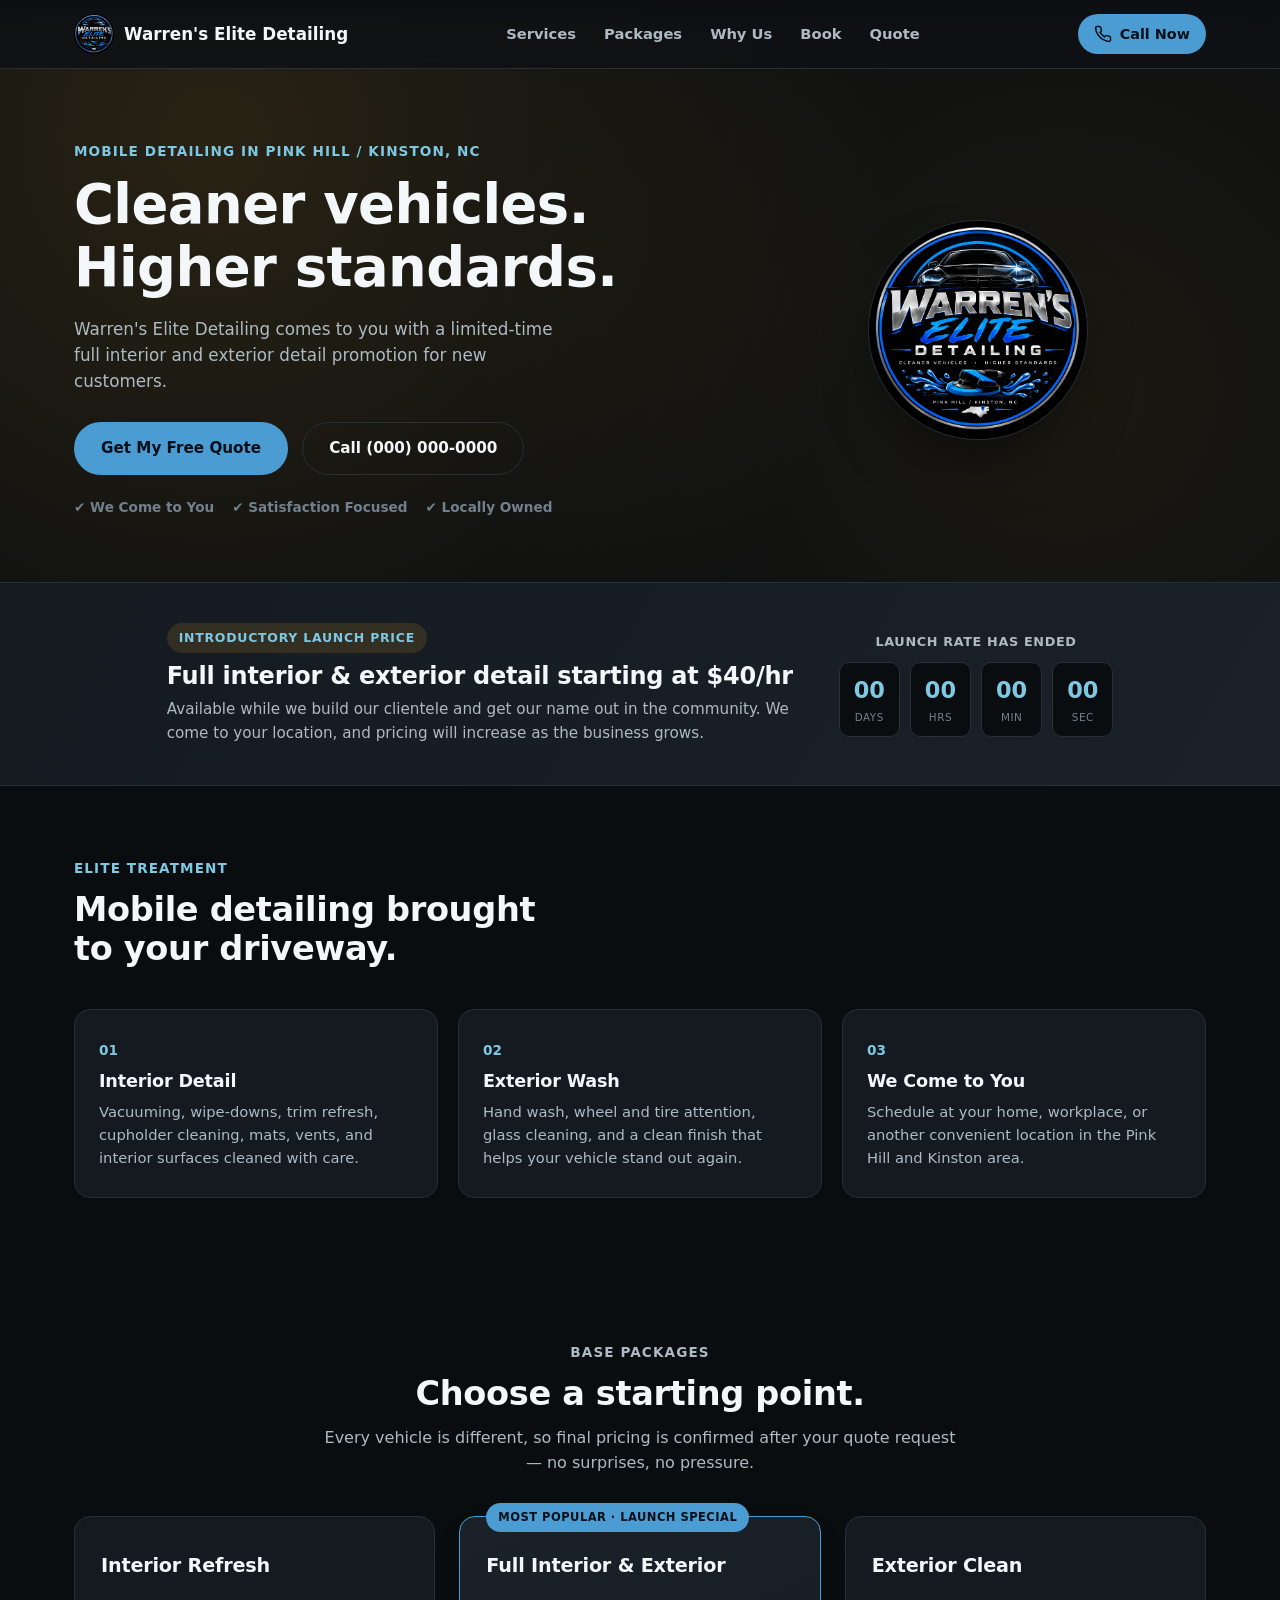
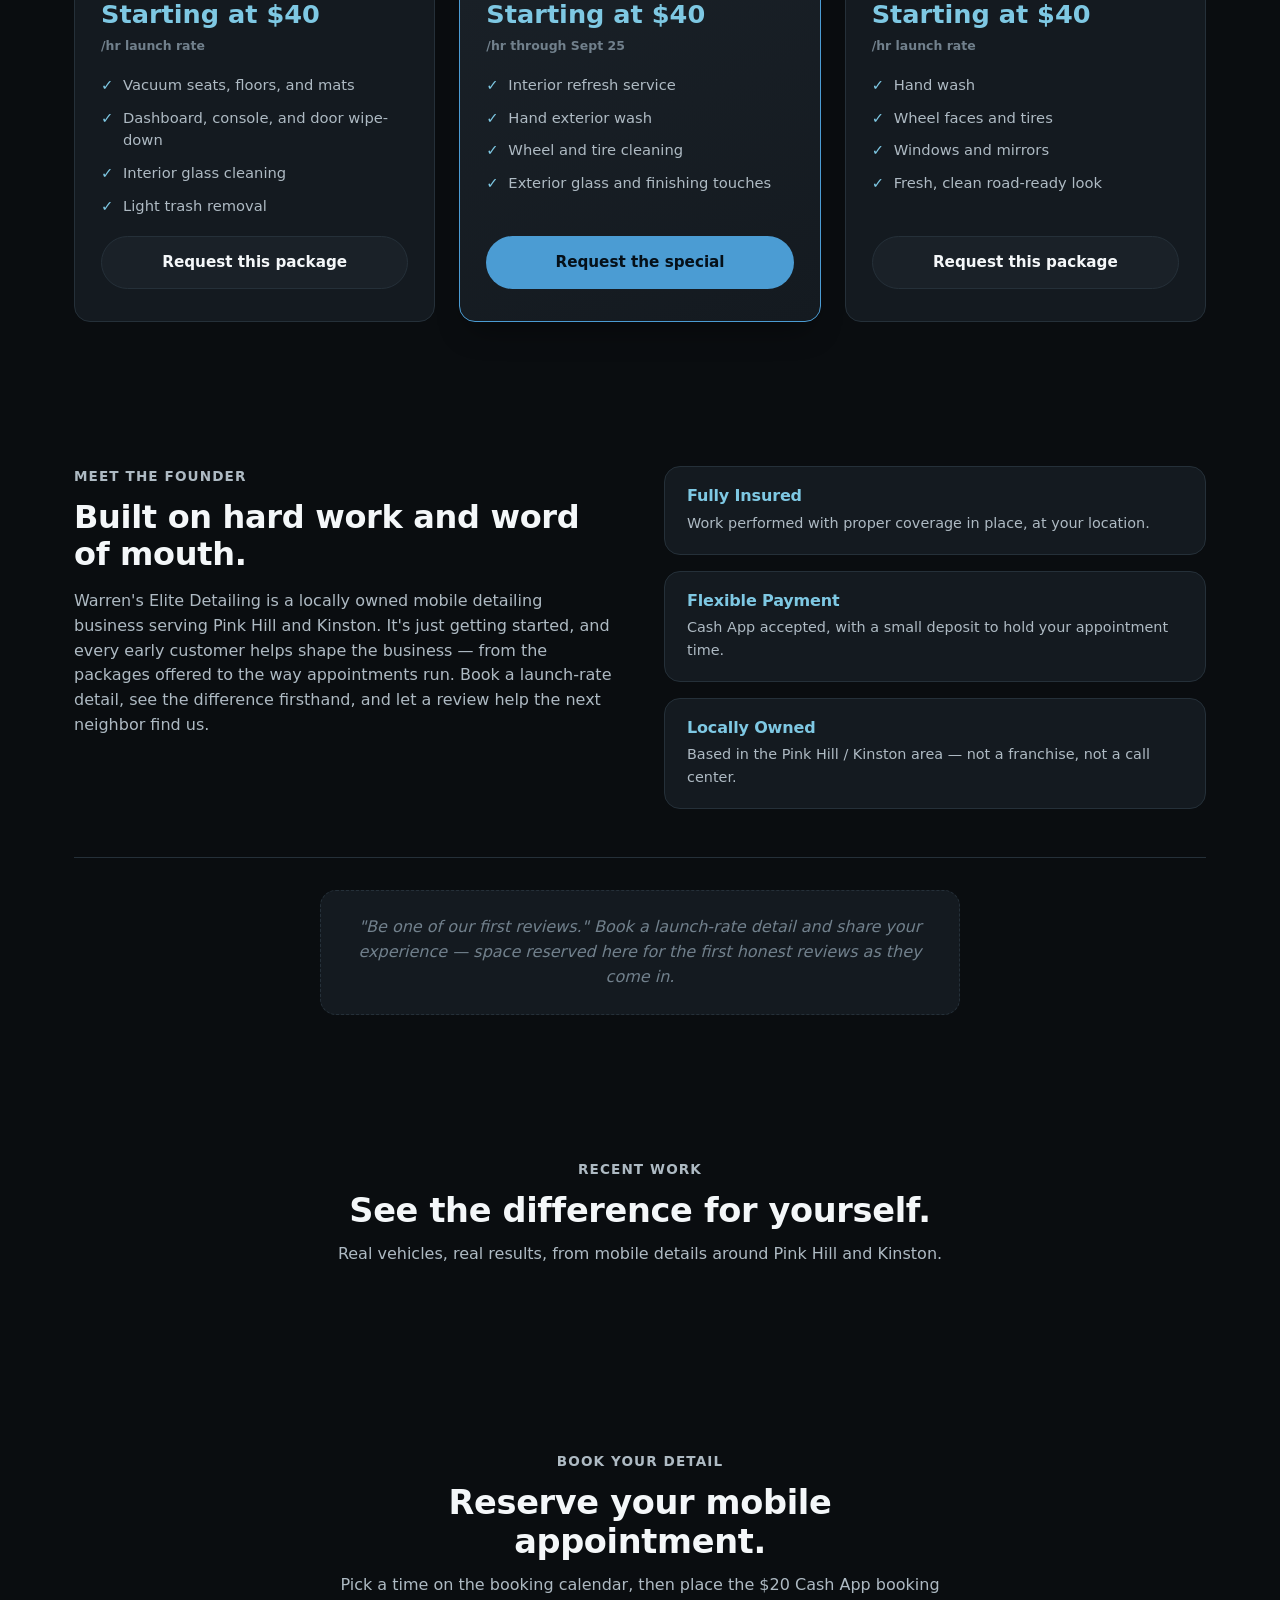
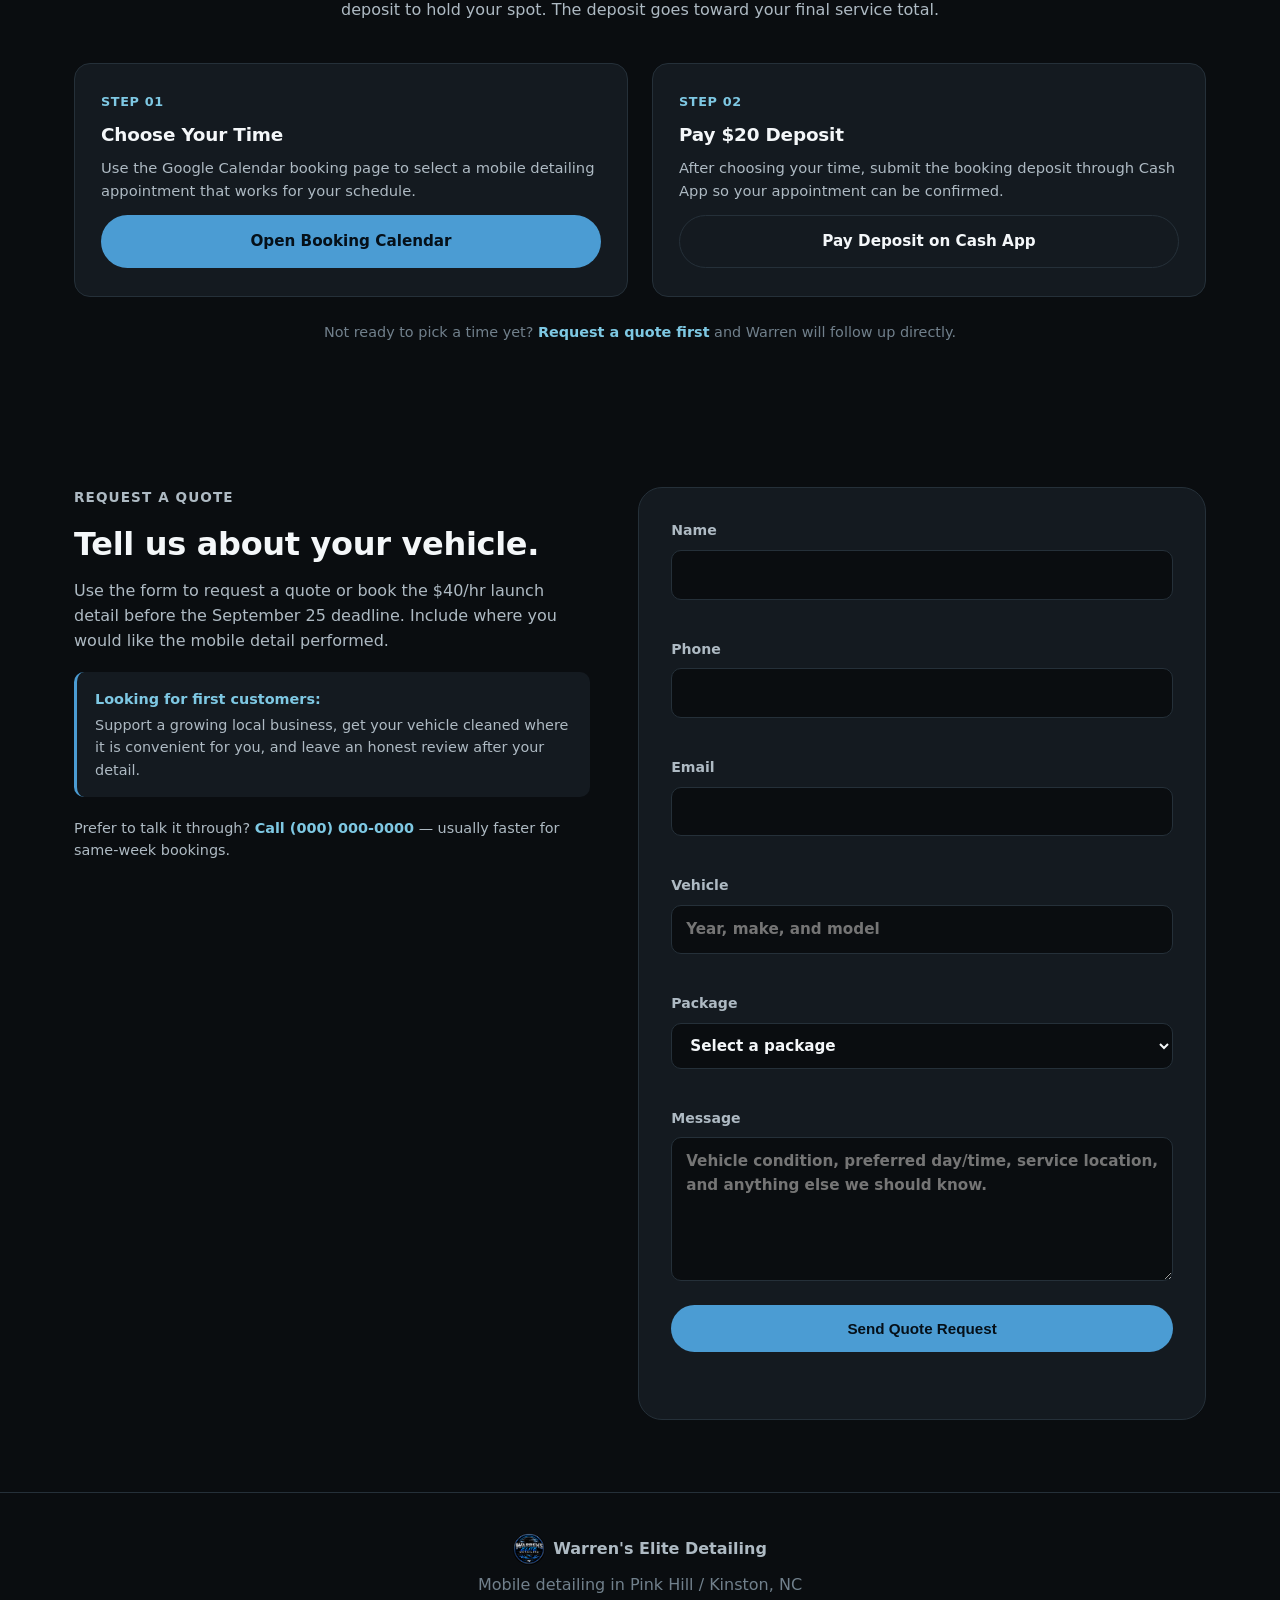
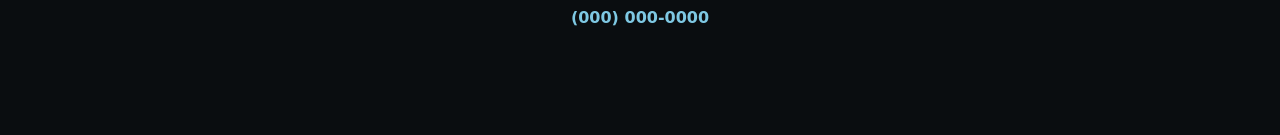
==== commit 6899a6f0: "update" ====
--- a/index.html
+++ b/index.html
@@ -16,7 +16,7 @@
 
   
   
-  <style type="text/css">@font-face {font-family:'Inter';font-style:normal;font-weight:400;src:url(/cf-fonts/v/inter/5.2.8/vietnamese/wght/normal.woff2);unicode-range:U+0102-0103,U+0110-0111,U+0128-0129,U+0168-0169,U+01A0-01A1,U+01AF-01B0,U+0300-0301,U+0303-0304,U+0308-0309,U+0323,U+0329,U+1EA0-1EF9,U+20AB;font-display:swap;}@font-face {font-family:'Inter';font-style:normal;font-weight:400;src:url(/cf-fonts/v/inter/5.2.8/latin/wght/normal.woff2);unicode-range:U+0000-00FF,U+0131,U+0152-0153,U+02BB-02BC,U+02C6,U+02DA,U+02DC,U+0304,U+0308,U+0329,U+2000-206F,U+20AC,U+2122,U+2191,U+2193,U+2212,U+2215,U+FEFF,U+FFFD;font-display:swap;}@font-face {font-family:'Inter';font-style:normal;font-weight:400;src:url(/cf-fonts/v/inter/5.2.8/greek/wght/normal.woff2);unicode-range:U+0370-0377,U+037A-037F,U+0384-038A,U+038C,U+038E-03A1,U+03A3-03FF;font-display:swap;}@font-face {font-family:'Inter';font-style:normal;font-weight:400;src:url(/cf-fonts/v/inter/5.2.8/cyrillic/wght/normal.woff2);unicode-range:U+0301,U+0400-045F,U+0490-0491,U+04B0-04B1,U+2116;font-display:swap;}@font-face {font-family:'Inter';font-style:normal;font-weight:400;src:url(/cf-fonts/v/inter/5.2.8/cyrillic-ext/wght/normal.woff2);unicode-range:U+0460-052F,U+1C80-1C8A,U+20B4,U+2DE0-2DFF,U+A640-A69F,U+FE2E-FE2F;font-display:swap;}@font-face {font-family:'Inter';font-style:normal;font-weight:400;src:url(/cf-fonts/v/inter/5.2.8/latin-ext/wght/normal.woff2);unicode-range:U+0100-02BA,U+02BD-02C5,U+02C7-02CC,U+02CE-02D7,U+02DD-02FF,U+0304,U+0308,U+0329,U+1D00-1DBF,U+1E00-1E9F,U+1EF2-1EFF,U+2020,U+20A0-20AB,U+20AD-20C0,U+2113,U+2C60-2C7F,U+A720-A7FF;font-display:swap;}@font-face {font-family:'Inter';font-style:normal;font-weight:400;src:url(/cf-fonts/v/inter/5.2.8/greek-ext/wght/normal.woff2);unicode-range:U+1F00-1FFF;font-display:swap;}@font-face {font-family:'Inter';font-style:normal;font-weight:500;src:url(/cf-fonts/v/inter/5.2.8/cyrillic-ext/wght/normal.woff2);unicode-range:U+0460-052F,U+1C80-1C8A,U+20B4,U+2DE0-2DFF,U+A640-A69F,U+FE2E-FE2F;font-display:swap;}@font-face {font-family:'Inter';font-style:normal;font-weight:500;src:url(/cf-fonts/v/inter/5.2.8/greek/wght/normal.woff2);unicode-range:U+0370-0377,U+037A-037F,U+0384-038A,U+038C,U+038E-03A1,U+03A3-03FF;font-display:swap;}@font-face {font-family:'Inter';font-style:normal;font-weight:500;src:url(/cf-fonts/v/inter/5.2.8/latin/wght/normal.woff2);unicode-range:U+0000-00FF,U+0131,U+0152-0153,U+02BB-02BC,U+02C6,U+02DA,U+02DC,U+0304,U+0308,U+0329,U+2000-206F,U+20AC,U+2122,U+2191,U+2193,U+2212,U+2215,U+FEFF,U+FFFD;font-display:swap;}@font-face {font-family:'Inter';font-style:normal;font-weight:500;src:url(/cf-fonts/v/inter/5.2.8/greek-ext/wght/normal.woff2);unicode-range:U+1F00-1FFF;font-display:swap;}@font-face {font-family:'Inter';font-style:normal;font-weight:500;src:url(/cf-fonts/v/inter/5.2.8/latin-ext/wght/normal.woff2);unicode-range:U+0100-02BA,U+02BD-02C5,U+02C7-02CC,U+02CE-02D7,U+02DD-02FF,U+0304,U+0308,U+0329,U+1D00-1DBF,U+1E00-1E9F,U+1EF2-1EFF,U+2020,U+20A0-20AB,U+20AD-20C0,U+2113,U+2C60-2C7F,U+A720-A7FF;font-display:swap;}@font-face {font-family:'Inter';font-style:normal;font-weight:500;src:url(/cf-fonts/v/inter/5.2.8/vietnamese/wght/normal.woff2);unicode-range:U+0102-0103,U+0110-0111,U+0128-0129,U+0168-0169,U+01A0-01A1,U+01AF-01B0,U+0300-0301,U+0303-0304,U+0308-0309,U+0323,U+0329,U+1EA0-1EF9,U+20AB;font-display:swap;}@font-face {font-family:'Inter';font-style:normal;font-weight:500;src:url(/cf-fonts/v/inter/5.2.8/cyrillic/wght/normal.woff2);unicode-range:U+0301,U+0400-045F,U+0490-0491,U+04B0-04B1,U+2116;font-display:swap;}@font-face {font-family:'Inter';font-style:normal;font-weight:600;src:url(/cf-fonts/v/inter/5.2.8/greek-ext/wght/normal.woff2);unicode-range:U+1F00-1FFF;font-display:swap;}@font-face {font-family:'Inter';font-style:normal;font-weight:600;src:url(/cf-fonts/v/inter/5.2.8/cyrillic-ext/wght/normal.woff2);unicode-range:U+0460-052F,U+1C80-1C8A,U+20B4,U+2DE0-2DFF,U+A640-A69F,U+FE2E-FE2F;font-display:swap;}@font-face {font-family:'Inter';font-style:normal;font-weight:600;src:url(/cf-fonts/v/inter/5.2.8/latin/wght/normal.woff2);unicode-range:U+0000-00FF,U+0131,U+0152-0153,U+02BB-02BC,U+02C6,U+02DA,U+02DC,U+0304,U+0308,U+0329,U+2000-206F,U+20AC,U+2122,U+2191,U+2193,U+2212,U+2215,U+FEFF,U+FFFD;font-display:swap;}@font-face {font-family:'Inter';font-style:normal;font-weight:600;src:url(/cf-fonts/v/inter/5.2.8/latin-ext/wght/normal.woff2);unicode-range:U+0100-02BA,U+02BD-02C5,U+02C7-02CC,U+02CE-02D7,U+02DD-02FF,U+0304,U+0308,U+0329,U+1D00-1DBF,U+1E00-1E9F,U+1EF2-1EFF,U+2020,U+20A0-20AB,U+20AD-20C0,U+2113,U+2C60-2C7F,U+A720-A7FF;font-display:swap;}@font-face {font-family:'Inter';font-style:normal;font-weight:600;src:url(/cf-fonts/v/inter/5.2.8/greek/wght/normal.woff2);unicode-range:U+0370-0377,U+037A-037F,U+0384-038A,U+038C,U+038E-03A1,U+03A3-03FF;font-display:swap;}@font-face {font-family:'Inter';font-style:normal;font-weight:600;src:url(/cf-fonts/v/inter/5.2.8/vietnamese/wght/normal.woff2);unicode-range:U+0102-0103,U+0110-0111,U+0128-0129,U+0168-0169,U+01A0-01A1,U+01AF-01B0,U+0300-0301,U+0303-0304,U+0308-0309,U+0323,U+0329,U+1EA0-1EF9,U+20AB;font-display:swap;}@font-face {font-family:'Inter';font-style:normal;font-weight:600;src:url(/cf-fonts/v/inter/5.2.8/cyrillic/wght/normal.woff2);unicode-range:U+0301,U+0400-045F,U+0490-0491,U+04B0-04B1,U+2116;font-display:swap;}@font-face {font-family:'Inter';font-style:normal;font-weight:700;src:url(/cf-fonts/v/inter/5.2.8/greek/wght/normal.woff2);unicode-range:U+0370-0377,U+037A-037F,U+0384-038A,U+038C,U+038E-03A1,U+03A3-03FF;font-display:swap;}@font-face {font-family:'Inter';font-style:normal;font-weight:700;src:url(/cf-fonts/v/inter/5.2.8/cyrillic/wght/normal.woff2);unicode-range:U+0301,U+0400-045F,U+0490-0491,U+04B0-04B1,U+2116;font-display:swap;}@font-face {font-family:'Inter';font-style:normal;font-weight:700;src:url(/cf-fonts/v/inter/5.2.8/greek-ext/wght/normal.woff2);unicode-range:U+1F00-1FFF;font-display:swap;}@font-face {font-family:'Inter';font-style:normal;font-weight:700;src:url(/cf-fonts/v/inter/5.2.8/latin-ext/wght/normal.woff2);unicode-range:U+0100-02BA,U+02BD-02C5,U+02C7-02CC,U+02CE-02D7,U+02DD-02FF,U+0304,U+0308,U+0329,U+1D00-1DBF,U+1E00-1E9F,U+1EF2-1EFF,U+2020,U+20A0-20AB,U+20AD-20C0,U+2113,U+2C60-2C7F,U+A720-A7FF;font-display:swap;}@font-face {font-family:'Inter';font-style:normal;font-weight:700;src:url(/cf-fonts/v/inter/5.2.8/latin/wght/normal.woff2);unicode-range:U+0000-00FF,U+0131,U+0152-0153,U+02BB-02BC,U+02C6,U+02DA,U+02DC,U+0304,U+0308,U+0329,U+2000-206F,U+20AC,U+2122,U+2191,U+2193,U+2212,U+2215,U+FEFF,U+FFFD;font-display:swap;}@font-face {font-family:'Inter';font-style:normal;font-weight:700;src:url(/cf-fonts/v/inter/5.2.8/cyrillic-ext/wght/normal.woff2);unicode-range:U+0460-052F,U+1C80-1C8A,U+20B4,U+2DE0-2DFF,U+A640-A69F,U+FE2E-FE2F;font-display:swap;}@font-face {font-family:'Inter';font-style:normal;font-weight:700;src:url(/cf-fonts/v/inter/5.2.8/vietnamese/wght/normal.woff2);unicode-range:U+0102-0103,U+0110-0111,U+0128-0129,U+0168-0169,U+01A0-01A1,U+01AF-01B0,U+0300-0301,U+0303-0304,U+0308-0309,U+0323,U+0329,U+1EA0-1EF9,U+20AB;font-display:swap;}@font-face {font-family:'Inter';font-style:normal;font-weight:800;src:url(/cf-fonts/v/inter/5.2.8/latin-ext/wght/normal.woff2);unicode-range:U+0100-02BA,U+02BD-02C5,U+02C7-02CC,U+02CE-02D7,U+02DD-02FF,U+0304,U+0308,U+0329,U+1D00-1DBF,U+1E00-1E9F,U+1EF2-1EFF,U+2020,U+20A0-20AB,U+20AD-20C0,U+2113,U+2C60-2C7F,U+A720-A7FF;font-display:swap;}@font-face {font-family:'Inter';font-style:normal;font-weight:800;src:url(/cf-fonts/v/inter/5.2.8/vietnamese/wght/normal.woff2);unicode-range:U+0102-0103,U+0110-0111,U+0128-0129,U+0168-0169,U+01A0-01A1,U+01AF-01B0,U+0300-0301,U+0303-0304,U+0308-0309,U+0323,U+0329,U+1EA0-1EF9,U+20AB;font-display:swap;}@font-face {font-family:'Inter';font-style:normal;font-weight:800;src:url(/cf-fonts/v/inter/5.2.8/cyrillic-ext/wght/normal.woff2);unicode-range:U+0460-052F,U+1C80-1C8A,U+20B4,U+2DE0-2DFF,U+A640-A69F,U+FE2E-FE2F;font-display:swap;}@font-face {font-family:'Inter';font-style:normal;font-weight:800;src:url(/cf-fonts/v/inter/5.2.8/greek/wght/normal.woff2);unicode-range:U+0370-0377,U+037A-037F,U+0384-038A,U+038C,U+038E-03A1,U+03A3-03FF;font-display:swap;}@font-face {font-family:'Inter';font-style:normal;font-weight:800;src:url(/cf-fonts/v/inter/5.2.8/cyrillic/wght/normal.woff2);unicode-range:U+0301,U+0400-045F,U+0490-0491,U+04B0-04B1,U+2116;font-display:swap;}@font-face {font-family:'Inter';font-style:normal;font-weight:800;src:url(/cf-fonts/v/inter/5.2.8/greek-ext/wght/normal.woff2);unicode-range:U+1F00-1FFF;font-display:swap;}@font-face {font-family:'Inter';font-style:normal;font-weight:800;src:url(/cf-fonts/v/inter/5.2.8/latin/wght/normal.woff2);unicode-range:U+0000-00FF,U+0131,U+0152-0153,U+02BB-02BC,U+02C6,U+02DA,U+02DC,U+0304,U+0308,U+0329,U+2000-206F,U+20AC,U+2122,U+2191,U+2193,U+2212,U+2215,U+FEFF,U+FFFD;font-display:swap;}@font-face {font-family:'Inter';font-style:normal;font-weight:900;src:url(/cf-fonts/v/inter/5.2.8/greek/wght/normal.woff2);unicode-range:U+0370-0377,U+037A-037F,U+0384-038A,U+038C,U+038E-03A1,U+03A3-03FF;font-display:swap;}@font-face {font-family:'Inter';font-style:normal;font-weight:900;src:url(/cf-fonts/v/inter/5.2.8/cyrillic/wght/normal.woff2);unicode-range:U+0301,U+0400-045F,U+0490-0491,U+04B0-04B1,U+2116;font-display:swap;}@font-face {font-family:'Inter';font-style:normal;font-weight:900;src:url(/cf-fonts/v/inter/5.2.8/greek-ext/wght/normal.woff2);unicode-range:U+1F00-1FFF;font-display:swap;}@font-face {font-family:'Inter';font-style:normal;font-weight:900;src:url(/cf-fonts/v/inter/5.2.8/latin-ext/wght/normal.woff2);unicode-range:U+0100-02BA,U+02BD-02C5,U+02C7-02CC,U+02CE-02D7,U+02DD-02FF,U+0304,U+0308,U+0329,U+1D00-1DBF,U+1E00-1E9F,U+1EF2-1EFF,U+2020,U+20A0-20AB,U+20AD-20C0,U+2113,U+2C60-2C7F,U+A720-A7FF;font-display:swap;}@font-face {font-family:'Inter';font-style:normal;font-weight:900;src:url(/cf-fonts/v/inter/5.2.8/vietnamese/wght/normal.woff2);unicode-range:U+0102-0103,U+0110-0111,U+0128-0129,U+0168-0169,U+01A0-01A1,U+01AF-01B0,U+0300-0301,U+0303-0304,U+0308-0309,U+0323,U+0329,U+1EA0-1EF9,U+20AB;font-display:swap;}@font-face {font-family:'Inter';font-style:normal;font-weight:900;src:url(/cf-fonts/v/inter/5.2.8/cyrillic-ext/wght/normal.woff2);unicode-range:U+0460-052F,U+1C80-1C8A,U+20B4,U+2DE0-2DFF,U+A640-A69F,U+FE2E-FE2F;font-display:swap;}@font-face {font-family:'Inter';font-style:normal;font-weight:900;src:url(/cf-fonts/v/inter/5.2.8/latin/wght/normal.woff2);unicode-range:U+0000-00FF,U+0131,U+0152-0153,U+02BB-02BC,U+02C6,U+02DA,U+02DC,U+0304,U+0308,U+0329,U+2000-206F,U+20AC,U+2122,U+2191,U+2193,U+2212,U+2215,U+FEFF,U+FFFD;font-display:swap;}</style>
+  <style type="text/css">@font-face {font-family:'Inter';font-style:normal;font-weight:400;src:url(/cf-fonts/v/inter/5.2.8/latin-ext/wght/normal.woff2);unicode-range:U+0100-02BA,U+02BD-02C5,U+02C7-02CC,U+02CE-02D7,U+02DD-02FF,U+0304,U+0308,U+0329,U+1D00-1DBF,U+1E00-1E9F,U+1EF2-1EFF,U+2020,U+20A0-20AB,U+20AD-20C0,U+2113,U+2C60-2C7F,U+A720-A7FF;font-display:swap;}@font-face {font-family:'Inter';font-style:normal;font-weight:400;src:url(/cf-fonts/v/inter/5.2.8/vietnamese/wght/normal.woff2);unicode-range:U+0102-0103,U+0110-0111,U+0128-0129,U+0168-0169,U+01A0-01A1,U+01AF-01B0,U+0300-0301,U+0303-0304,U+0308-0309,U+0323,U+0329,U+1EA0-1EF9,U+20AB;font-display:swap;}@font-face {font-family:'Inter';font-style:normal;font-weight:400;src:url(/cf-fonts/v/inter/5.2.8/greek/wght/normal.woff2);unicode-range:U+0370-0377,U+037A-037F,U+0384-038A,U+038C,U+038E-03A1,U+03A3-03FF;font-display:swap;}@font-face {font-family:'Inter';font-style:normal;font-weight:400;src:url(/cf-fonts/v/inter/5.2.8/cyrillic/wght/normal.woff2);unicode-range:U+0301,U+0400-045F,U+0490-0491,U+04B0-04B1,U+2116;font-display:swap;}@font-face {font-family:'Inter';font-style:normal;font-weight:400;src:url(/cf-fonts/v/inter/5.2.8/cyrillic-ext/wght/normal.woff2);unicode-range:U+0460-052F,U+1C80-1C8A,U+20B4,U+2DE0-2DFF,U+A640-A69F,U+FE2E-FE2F;font-display:swap;}@font-face {font-family:'Inter';font-style:normal;font-weight:400;src:url(/cf-fonts/v/inter/5.2.8/greek-ext/wght/normal.woff2);unicode-range:U+1F00-1FFF;font-display:swap;}@font-face {font-family:'Inter';font-style:normal;font-weight:400;src:url(/cf-fonts/v/inter/5.2.8/latin/wght/normal.woff2);unicode-range:U+0000-00FF,U+0131,U+0152-0153,U+02BB-02BC,U+02C6,U+02DA,U+02DC,U+0304,U+0308,U+0329,U+2000-206F,U+20AC,U+2122,U+2191,U+2193,U+2212,U+2215,U+FEFF,U+FFFD;font-display:swap;}@font-face {font-family:'Inter';font-style:normal;font-weight:500;src:url(/cf-fonts/v/inter/5.2.8/cyrillic/wght/normal.woff2);unicode-range:U+0301,U+0400-045F,U+0490-0491,U+04B0-04B1,U+2116;font-display:swap;}@font-face {font-family:'Inter';font-style:normal;font-weight:500;src:url(/cf-fonts/v/inter/5.2.8/greek/wght/normal.woff2);unicode-range:U+0370-0377,U+037A-037F,U+0384-038A,U+038C,U+038E-03A1,U+03A3-03FF;font-display:swap;}@font-face {font-family:'Inter';font-style:normal;font-weight:500;src:url(/cf-fonts/v/inter/5.2.8/greek-ext/wght/normal.woff2);unicode-range:U+1F00-1FFF;font-display:swap;}@font-face {font-family:'Inter';font-style:normal;font-weight:500;src:url(/cf-fonts/v/inter/5.2.8/latin/wght/normal.woff2);unicode-range:U+0000-00FF,U+0131,U+0152-0153,U+02BB-02BC,U+02C6,U+02DA,U+02DC,U+0304,U+0308,U+0329,U+2000-206F,U+20AC,U+2122,U+2191,U+2193,U+2212,U+2215,U+FEFF,U+FFFD;font-display:swap;}@font-face {font-family:'Inter';font-style:normal;font-weight:500;src:url(/cf-fonts/v/inter/5.2.8/cyrillic-ext/wght/normal.woff2);unicode-range:U+0460-052F,U+1C80-1C8A,U+20B4,U+2DE0-2DFF,U+A640-A69F,U+FE2E-FE2F;font-display:swap;}@font-face {font-family:'Inter';font-style:normal;font-weight:500;src:url(/cf-fonts/v/inter/5.2.8/latin-ext/wght/normal.woff2);unicode-range:U+0100-02BA,U+02BD-02C5,U+02C7-02CC,U+02CE-02D7,U+02DD-02FF,U+0304,U+0308,U+0329,U+1D00-1DBF,U+1E00-1E9F,U+1EF2-1EFF,U+2020,U+20A0-20AB,U+20AD-20C0,U+2113,U+2C60-2C7F,U+A720-A7FF;font-display:swap;}@font-face {font-family:'Inter';font-style:normal;font-weight:500;src:url(/cf-fonts/v/inter/5.2.8/vietnamese/wght/normal.woff2);unicode-range:U+0102-0103,U+0110-0111,U+0128-0129,U+0168-0169,U+01A0-01A1,U+01AF-01B0,U+0300-0301,U+0303-0304,U+0308-0309,U+0323,U+0329,U+1EA0-1EF9,U+20AB;font-display:swap;}@font-face {font-family:'Inter';font-style:normal;font-weight:600;src:url(/cf-fonts/v/inter/5.2.8/cyrillic/wght/normal.woff2);unicode-range:U+0301,U+0400-045F,U+0490-0491,U+04B0-04B1,U+2116;font-display:swap;}@font-face {font-family:'Inter';font-style:normal;font-weight:600;src:url(/cf-fonts/v/inter/5.2.8/vietnamese/wght/normal.woff2);unicode-range:U+0102-0103,U+0110-0111,U+0128-0129,U+0168-0169,U+01A0-01A1,U+01AF-01B0,U+0300-0301,U+0303-0304,U+0308-0309,U+0323,U+0329,U+1EA0-1EF9,U+20AB;font-display:swap;}@font-face {font-family:'Inter';font-style:normal;font-weight:600;src:url(/cf-fonts/v/inter/5.2.8/cyrillic-ext/wght/normal.woff2);unicode-range:U+0460-052F,U+1C80-1C8A,U+20B4,U+2DE0-2DFF,U+A640-A69F,U+FE2E-FE2F;font-display:swap;}@font-face {font-family:'Inter';font-style:normal;font-weight:600;src:url(/cf-fonts/v/inter/5.2.8/latin/wght/normal.woff2);unicode-range:U+0000-00FF,U+0131,U+0152-0153,U+02BB-02BC,U+02C6,U+02DA,U+02DC,U+0304,U+0308,U+0329,U+2000-206F,U+20AC,U+2122,U+2191,U+2193,U+2212,U+2215,U+FEFF,U+FFFD;font-display:swap;}@font-face {font-family:'Inter';font-style:normal;font-weight:600;src:url(/cf-fonts/v/inter/5.2.8/greek/wght/normal.woff2);unicode-range:U+0370-0377,U+037A-037F,U+0384-038A,U+038C,U+038E-03A1,U+03A3-03FF;font-display:swap;}@font-face {font-family:'Inter';font-style:normal;font-weight:600;src:url(/cf-fonts/v/inter/5.2.8/latin-ext/wght/normal.woff2);unicode-range:U+0100-02BA,U+02BD-02C5,U+02C7-02CC,U+02CE-02D7,U+02DD-02FF,U+0304,U+0308,U+0329,U+1D00-1DBF,U+1E00-1E9F,U+1EF2-1EFF,U+2020,U+20A0-20AB,U+20AD-20C0,U+2113,U+2C60-2C7F,U+A720-A7FF;font-display:swap;}@font-face {font-family:'Inter';font-style:normal;font-weight:600;src:url(/cf-fonts/v/inter/5.2.8/greek-ext/wght/normal.woff2);unicode-range:U+1F00-1FFF;font-display:swap;}@font-face {font-family:'Inter';font-style:normal;font-weight:700;src:url(/cf-fonts/v/inter/5.2.8/cyrillic-ext/wght/normal.woff2);unicode-range:U+0460-052F,U+1C80-1C8A,U+20B4,U+2DE0-2DFF,U+A640-A69F,U+FE2E-FE2F;font-display:swap;}@font-face {font-family:'Inter';font-style:normal;font-weight:700;src:url(/cf-fonts/v/inter/5.2.8/cyrillic/wght/normal.woff2);unicode-range:U+0301,U+0400-045F,U+0490-0491,U+04B0-04B1,U+2116;font-display:swap;}@font-face {font-family:'Inter';font-style:normal;font-weight:700;src:url(/cf-fonts/v/inter/5.2.8/latin/wght/normal.woff2);unicode-range:U+0000-00FF,U+0131,U+0152-0153,U+02BB-02BC,U+02C6,U+02DA,U+02DC,U+0304,U+0308,U+0329,U+2000-206F,U+20AC,U+2122,U+2191,U+2193,U+2212,U+2215,U+FEFF,U+FFFD;font-display:swap;}@font-face {font-family:'Inter';font-style:normal;font-weight:700;src:url(/cf-fonts/v/inter/5.2.8/latin-ext/wght/normal.woff2);unicode-range:U+0100-02BA,U+02BD-02C5,U+02C7-02CC,U+02CE-02D7,U+02DD-02FF,U+0304,U+0308,U+0329,U+1D00-1DBF,U+1E00-1E9F,U+1EF2-1EFF,U+2020,U+20A0-20AB,U+20AD-20C0,U+2113,U+2C60-2C7F,U+A720-A7FF;font-display:swap;}@font-face {font-family:'Inter';font-style:normal;font-weight:700;src:url(/cf-fonts/v/inter/5.2.8/greek/wght/normal.woff2);unicode-range:U+0370-0377,U+037A-037F,U+0384-038A,U+038C,U+038E-03A1,U+03A3-03FF;font-display:swap;}@font-face {font-family:'Inter';font-style:normal;font-weight:700;src:url(/cf-fonts/v/inter/5.2.8/greek-ext/wght/normal.woff2);unicode-range:U+1F00-1FFF;font-display:swap;}@font-face {font-family:'Inter';font-style:normal;font-weight:700;src:url(/cf-fonts/v/inter/5.2.8/vietnamese/wght/normal.woff2);unicode-range:U+0102-0103,U+0110-0111,U+0128-0129,U+0168-0169,U+01A0-01A1,U+01AF-01B0,U+0300-0301,U+0303-0304,U+0308-0309,U+0323,U+0329,U+1EA0-1EF9,U+20AB;font-display:swap;}@font-face {font-family:'Inter';font-style:normal;font-weight:800;src:url(/cf-fonts/v/inter/5.2.8/cyrillic-ext/wght/normal.woff2);unicode-range:U+0460-052F,U+1C80-1C8A,U+20B4,U+2DE0-2DFF,U+A640-A69F,U+FE2E-FE2F;font-display:swap;}@font-face {font-family:'Inter';font-style:normal;font-weight:800;src:url(/cf-fonts/v/inter/5.2.8/vietnamese/wght/normal.woff2);unicode-range:U+0102-0103,U+0110-0111,U+0128-0129,U+0168-0169,U+01A0-01A1,U+01AF-01B0,U+0300-0301,U+0303-0304,U+0308-0309,U+0323,U+0329,U+1EA0-1EF9,U+20AB;font-display:swap;}@font-face {font-family:'Inter';font-style:normal;font-weight:800;src:url(/cf-fonts/v/inter/5.2.8/latin/wght/normal.woff2);unicode-range:U+0000-00FF,U+0131,U+0152-0153,U+02BB-02BC,U+02C6,U+02DA,U+02DC,U+0304,U+0308,U+0329,U+2000-206F,U+20AC,U+2122,U+2191,U+2193,U+2212,U+2215,U+FEFF,U+FFFD;font-display:swap;}@font-face {font-family:'Inter';font-style:normal;font-weight:800;src:url(/cf-fonts/v/inter/5.2.8/latin-ext/wght/normal.woff2);unicode-range:U+0100-02BA,U+02BD-02C5,U+02C7-02CC,U+02CE-02D7,U+02DD-02FF,U+0304,U+0308,U+0329,U+1D00-1DBF,U+1E00-1E9F,U+1EF2-1EFF,U+2020,U+20A0-20AB,U+20AD-20C0,U+2113,U+2C60-2C7F,U+A720-A7FF;font-display:swap;}@font-face {font-family:'Inter';font-style:normal;font-weight:800;src:url(/cf-fonts/v/inter/5.2.8/greek-ext/wght/normal.woff2);unicode-range:U+1F00-1FFF;font-display:swap;}@font-face {font-family:'Inter';font-style:normal;font-weight:800;src:url(/cf-fonts/v/inter/5.2.8/cyrillic/wght/normal.woff2);unicode-range:U+0301,U+0400-045F,U+0490-0491,U+04B0-04B1,U+2116;font-display:swap;}@font-face {font-family:'Inter';font-style:normal;font-weight:800;src:url(/cf-fonts/v/inter/5.2.8/greek/wght/normal.woff2);unicode-range:U+0370-0377,U+037A-037F,U+0384-038A,U+038C,U+038E-03A1,U+03A3-03FF;font-display:swap;}@font-face {font-family:'Inter';font-style:normal;font-weight:900;src:url(/cf-fonts/v/inter/5.2.8/latin-ext/wght/normal.woff2);unicode-range:U+0100-02BA,U+02BD-02C5,U+02C7-02CC,U+02CE-02D7,U+02DD-02FF,U+0304,U+0308,U+0329,U+1D00-1DBF,U+1E00-1E9F,U+1EF2-1EFF,U+2020,U+20A0-20AB,U+20AD-20C0,U+2113,U+2C60-2C7F,U+A720-A7FF;font-display:swap;}@font-face {font-family:'Inter';font-style:normal;font-weight:900;src:url(/cf-fonts/v/inter/5.2.8/cyrillic/wght/normal.woff2);unicode-range:U+0301,U+0400-045F,U+0490-0491,U+04B0-04B1,U+2116;font-display:swap;}@font-face {font-family:'Inter';font-style:normal;font-weight:900;src:url(/cf-fonts/v/inter/5.2.8/vietnamese/wght/normal.woff2);unicode-range:U+0102-0103,U+0110-0111,U+0128-0129,U+0168-0169,U+01A0-01A1,U+01AF-01B0,U+0300-0301,U+0303-0304,U+0308-0309,U+0323,U+0329,U+1EA0-1EF9,U+20AB;font-display:swap;}@font-face {font-family:'Inter';font-style:normal;font-weight:900;src:url(/cf-fonts/v/inter/5.2.8/greek-ext/wght/normal.woff2);unicode-range:U+1F00-1FFF;font-display:swap;}@font-face {font-family:'Inter';font-style:normal;font-weight:900;src:url(/cf-fonts/v/inter/5.2.8/latin/wght/normal.woff2);unicode-range:U+0000-00FF,U+0131,U+0152-0153,U+02BB-02BC,U+02C6,U+02DA,U+02DC,U+0304,U+0308,U+0329,U+2000-206F,U+20AC,U+2122,U+2191,U+2193,U+2212,U+2215,U+FEFF,U+FFFD;font-display:swap;}@font-face {font-family:'Inter';font-style:normal;font-weight:900;src:url(/cf-fonts/v/inter/5.2.8/greek/wght/normal.woff2);unicode-range:U+0370-0377,U+037A-037F,U+0384-038A,U+038C,U+038E-03A1,U+03A3-03FF;font-display:swap;}@font-face {font-family:'Inter';font-style:normal;font-weight:900;src:url(/cf-fonts/v/inter/5.2.8/cyrillic-ext/wght/normal.woff2);unicode-range:U+0460-052F,U+1C80-1C8A,U+20B4,U+2DE0-2DFF,U+A640-A69F,U+FE2E-FE2F;font-display:swap;}</style>
   <link rel="stylesheet" href="styles.css">
 
   <!-- Local Business structured data for search / Google Maps visibility -->
@@ -89,9 +89,9 @@
         </div>
 
         <div class="hero-trust-strip" aria-label="Trust highlights">
-          <span>✔ Fully Insured</span>
           <span>✔ We Come to You</span>
           <span>✔ Satisfaction Focused</span>
+          <span>✔ Locally Owned</span>
         </div>
       </div>
       <div class="hero-logo">
@@ -219,6 +219,18 @@
       </div>
     </section>
 
+    <section class="section gallery-section" id="gallery">
+      <div class="section-heading">
+        <p class="eyebrow">Recent work</p>
+        <h2>See the difference for yourself.</h2>
+        <p>Real vehicles, real results, from mobile details around Pink Hill and Kinston.</p>
+      </div>
+
+      <div class="gallery-grid" id="galleryGrid">
+        <!-- Populated automatically from the GALLERY_PHOTOS list in script.js -->
+      </div>
+    </section>
+
     <section class="section booking-section" id="booking">
       <div class="section-heading">
         <p class="eyebrow">Book your detail</p>
@@ -238,7 +250,7 @@
           <span>Step 02</span>
           <h3>Pay $20 Deposit</h3>
           <p>After choosing your time, submit the booking deposit through Cash App so your appointment can be confirmed.</p>
-          <a class="button secondary" href="payment.html">Go to Deposit Page</a>
+          <a class="button secondary" href="https://cash.app/$WarrenDetailing" target="_blank" rel="noopener">Pay Deposit on Cash App</a>
         </article>
       </div>
 
--- a/styles.css
+++ b/styles.css
@@ -3,18 +3,20 @@
    ========================================================================== */
 
 :root {
-  --bg: #0f1115;
-  --bg-alt: #171a21;
-  --surface: #1c2029;
-  --surface-alt: #22262f;
-  --border: #2b303a;
-  --text: #f4f5f7;
-  --text-dim: #b7bcc7;
-  --text-faint: #7d838f;
-  --accent: #e0a527;
-  --accent-strong: #f4c04a;
-  --accent-text: #1a1305;
-  --success: #3fbf6f;
+  --bg: #0a0d10;
+  --bg-alt: #10151a;
+  --surface: #141a20;
+  --surface-alt: #1a2128;
+  --border: #253039;
+  --text: #f4f7f9;
+  --text-dim: #aebac3;
+  --text-faint: #71808c;
+  --accent: #4b9cd3;
+  --accent-strong: #7ec8e3;
+  --accent-text: #051019;
+  --teal: #1caa8c;
+  --teal-strong: #2fd6b0;
+  --success: #2fd6b0;
   --danger: #e5484d;
   --radius-sm: 10px;
   --radius-md: 16px;
@@ -200,8 +202,8 @@
 }
 
 .button.ghost:hover {
-  border-color: var(--accent);
-  color: var(--accent-strong);
+  border-color: var(--teal);
+  color: var(--teal-strong);
 }
 
 /* ---------- Hero ---------- */
@@ -576,6 +578,57 @@
   font-style: italic;
   max-width: 640px;
   margin: 0 auto;
+}
+
+/* ---------- Gallery ---------- */
+
+.gallery-grid {
+  display: grid;
+  grid-template-columns: repeat(3, 1fr);
+  gap: 20px;
+}
+
+.gallery-item {
+  position: relative;
+  border-radius: var(--radius-md);
+  overflow: hidden;
+  border: 1px solid var(--border);
+  background: var(--surface);
+  aspect-ratio: 4 / 3;
+}
+
+.gallery-item img {
+  width: 100%;
+  height: 100%;
+  object-fit: cover;
+  display: block;
+  transition: transform 0.25s ease;
+}
+
+.gallery-item:hover img {
+  transform: scale(1.04);
+}
+
+.gallery-caption {
+  position: absolute;
+  left: 0;
+  right: 0;
+  bottom: 0;
+  padding: 14px 16px 12px;
+  background: linear-gradient(to top, rgba(0,0,0,0.75), transparent);
+  color: #fff;
+  font-size: 0.85rem;
+  font-weight: 600;
+}
+
+.gallery-empty {
+  grid-column: 1 / -1;
+  text-align: center;
+  color: var(--text-faint);
+  border: 1px dashed var(--border);
+  border-radius: var(--radius-md);
+  padding: 40px 24px;
+  font-style: italic;
 }
 
 /* ---------- Booking ---------- */
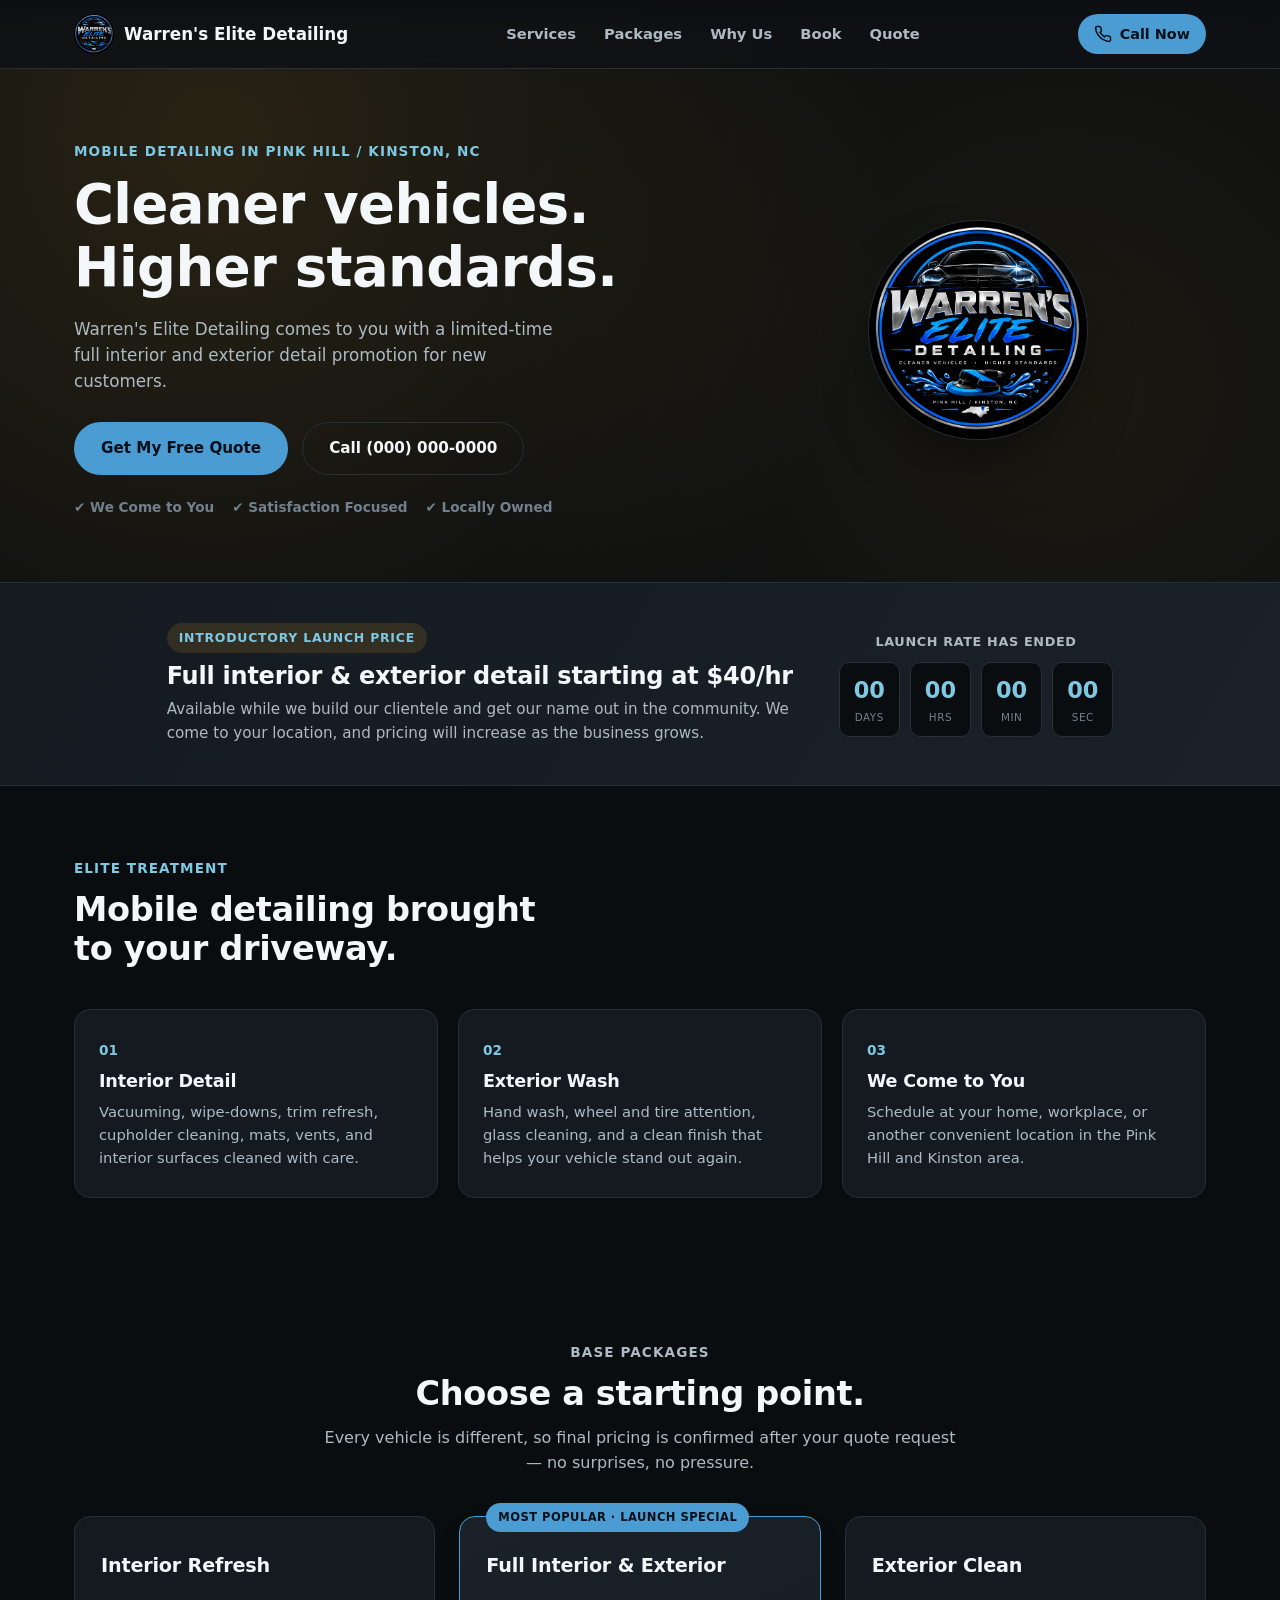
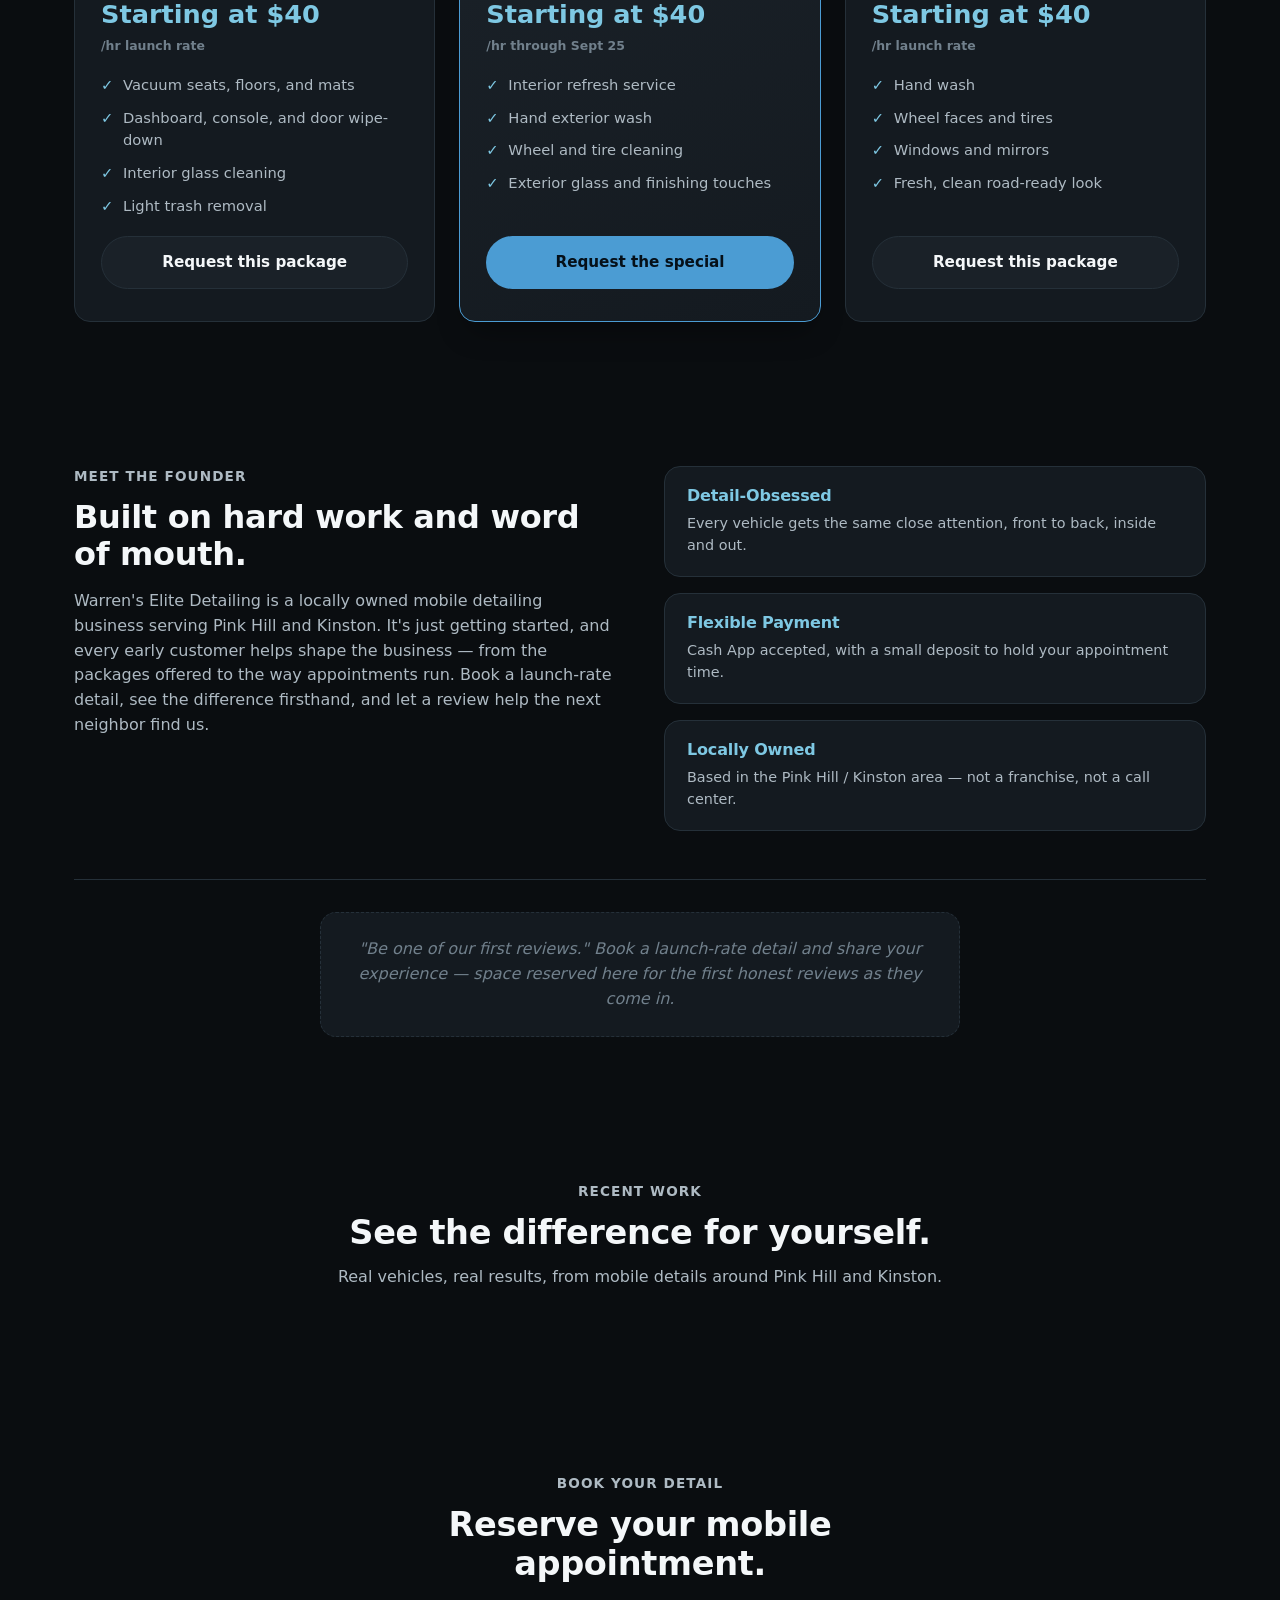
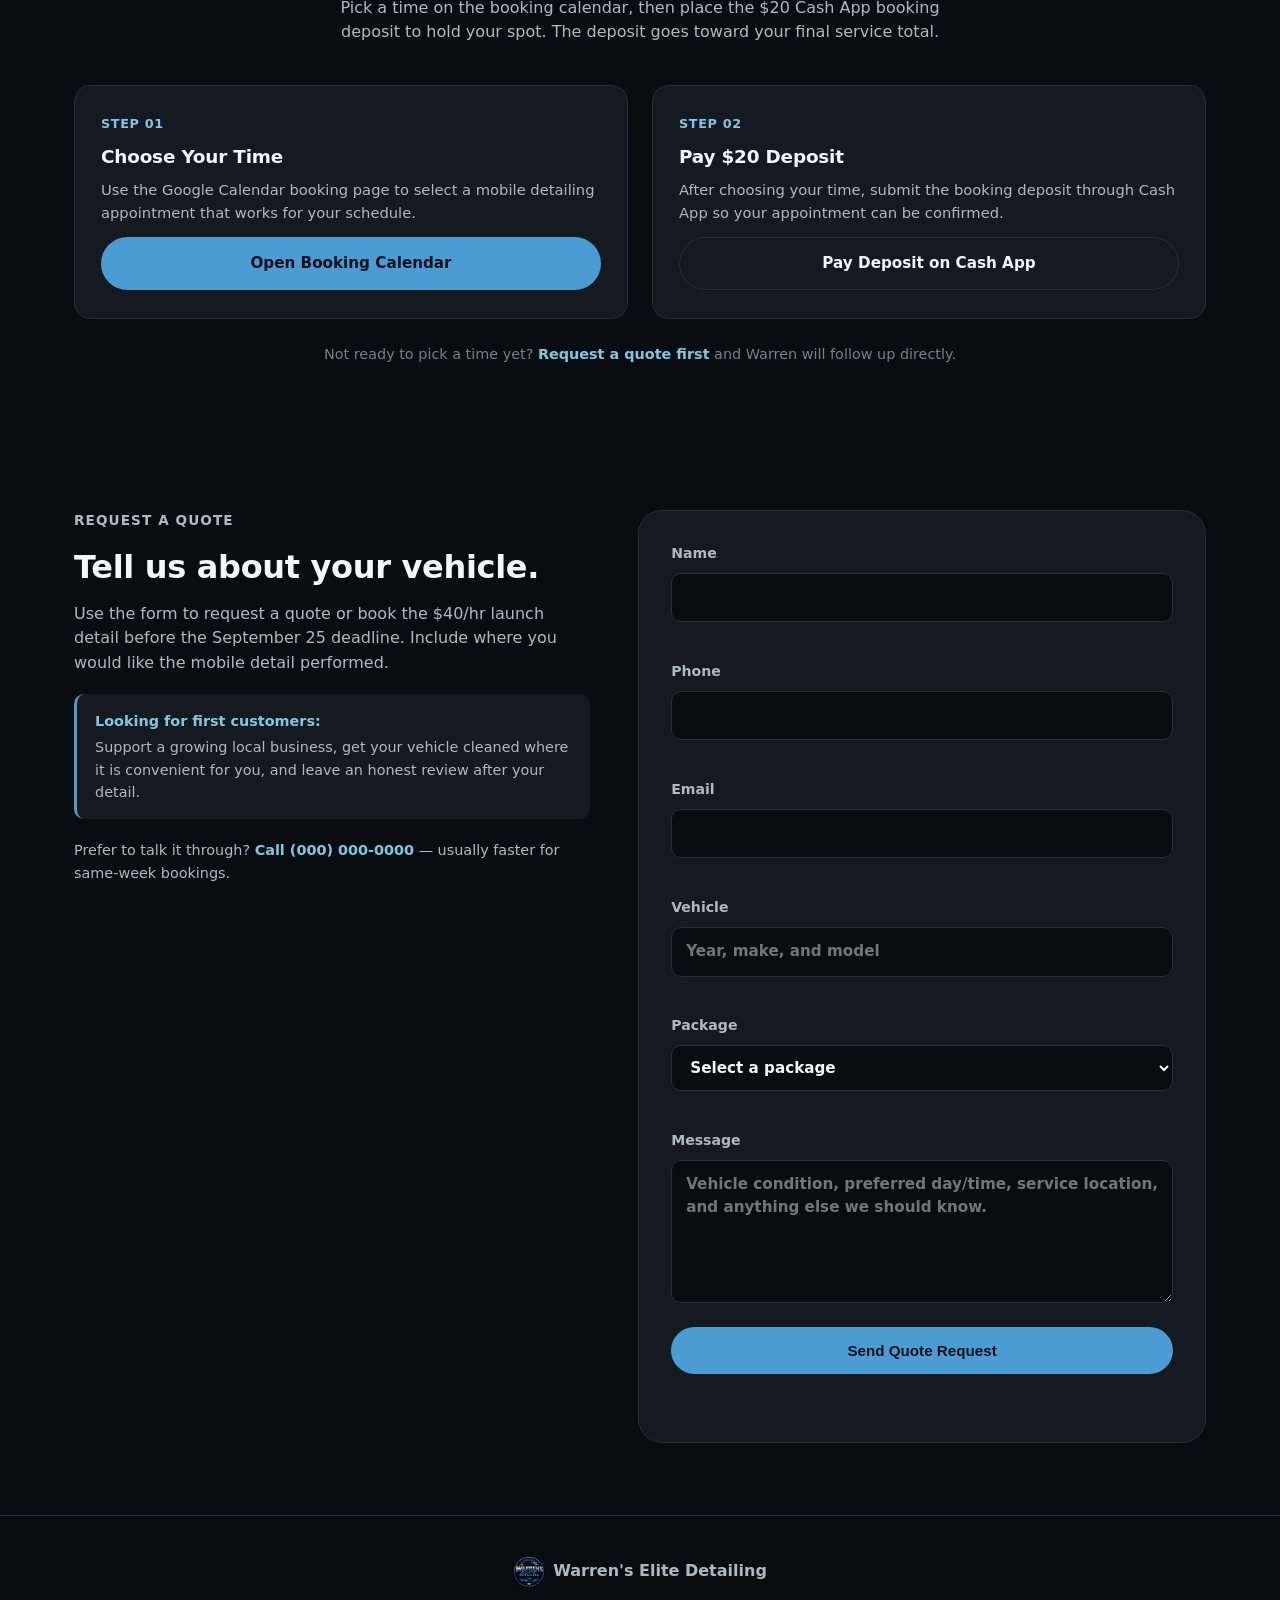
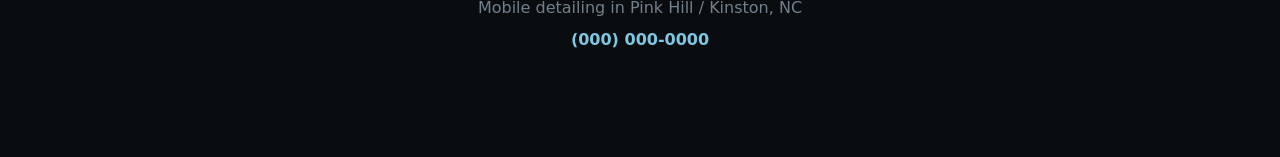
==== commit f1b15fbe: "update fix" ====
--- a/index.html
+++ b/index.html
@@ -16,7 +16,7 @@
 
   
   
-  <style type="text/css">@font-face {font-family:'Inter';font-style:normal;font-weight:400;src:url(/cf-fonts/v/inter/5.2.8/latin-ext/wght/normal.woff2);unicode-range:U+0100-02BA,U+02BD-02C5,U+02C7-02CC,U+02CE-02D7,U+02DD-02FF,U+0304,U+0308,U+0329,U+1D00-1DBF,U+1E00-1E9F,U+1EF2-1EFF,U+2020,U+20A0-20AB,U+20AD-20C0,U+2113,U+2C60-2C7F,U+A720-A7FF;font-display:swap;}@font-face {font-family:'Inter';font-style:normal;font-weight:400;src:url(/cf-fonts/v/inter/5.2.8/vietnamese/wght/normal.woff2);unicode-range:U+0102-0103,U+0110-0111,U+0128-0129,U+0168-0169,U+01A0-01A1,U+01AF-01B0,U+0300-0301,U+0303-0304,U+0308-0309,U+0323,U+0329,U+1EA0-1EF9,U+20AB;font-display:swap;}@font-face {font-family:'Inter';font-style:normal;font-weight:400;src:url(/cf-fonts/v/inter/5.2.8/greek/wght/normal.woff2);unicode-range:U+0370-0377,U+037A-037F,U+0384-038A,U+038C,U+038E-03A1,U+03A3-03FF;font-display:swap;}@font-face {font-family:'Inter';font-style:normal;font-weight:400;src:url(/cf-fonts/v/inter/5.2.8/cyrillic/wght/normal.woff2);unicode-range:U+0301,U+0400-045F,U+0490-0491,U+04B0-04B1,U+2116;font-display:swap;}@font-face {font-family:'Inter';font-style:normal;font-weight:400;src:url(/cf-fonts/v/inter/5.2.8/cyrillic-ext/wght/normal.woff2);unicode-range:U+0460-052F,U+1C80-1C8A,U+20B4,U+2DE0-2DFF,U+A640-A69F,U+FE2E-FE2F;font-display:swap;}@font-face {font-family:'Inter';font-style:normal;font-weight:400;src:url(/cf-fonts/v/inter/5.2.8/greek-ext/wght/normal.woff2);unicode-range:U+1F00-1FFF;font-display:swap;}@font-face {font-family:'Inter';font-style:normal;font-weight:400;src:url(/cf-fonts/v/inter/5.2.8/latin/wght/normal.woff2);unicode-range:U+0000-00FF,U+0131,U+0152-0153,U+02BB-02BC,U+02C6,U+02DA,U+02DC,U+0304,U+0308,U+0329,U+2000-206F,U+20AC,U+2122,U+2191,U+2193,U+2212,U+2215,U+FEFF,U+FFFD;font-display:swap;}@font-face {font-family:'Inter';font-style:normal;font-weight:500;src:url(/cf-fonts/v/inter/5.2.8/cyrillic/wght/normal.woff2);unicode-range:U+0301,U+0400-045F,U+0490-0491,U+04B0-04B1,U+2116;font-display:swap;}@font-face {font-family:'Inter';font-style:normal;font-weight:500;src:url(/cf-fonts/v/inter/5.2.8/greek/wght/normal.woff2);unicode-range:U+0370-0377,U+037A-037F,U+0384-038A,U+038C,U+038E-03A1,U+03A3-03FF;font-display:swap;}@font-face {font-family:'Inter';font-style:normal;font-weight:500;src:url(/cf-fonts/v/inter/5.2.8/greek-ext/wght/normal.woff2);unicode-range:U+1F00-1FFF;font-display:swap;}@font-face {font-family:'Inter';font-style:normal;font-weight:500;src:url(/cf-fonts/v/inter/5.2.8/latin/wght/normal.woff2);unicode-range:U+0000-00FF,U+0131,U+0152-0153,U+02BB-02BC,U+02C6,U+02DA,U+02DC,U+0304,U+0308,U+0329,U+2000-206F,U+20AC,U+2122,U+2191,U+2193,U+2212,U+2215,U+FEFF,U+FFFD;font-display:swap;}@font-face {font-family:'Inter';font-style:normal;font-weight:500;src:url(/cf-fonts/v/inter/5.2.8/cyrillic-ext/wght/normal.woff2);unicode-range:U+0460-052F,U+1C80-1C8A,U+20B4,U+2DE0-2DFF,U+A640-A69F,U+FE2E-FE2F;font-display:swap;}@font-face {font-family:'Inter';font-style:normal;font-weight:500;src:url(/cf-fonts/v/inter/5.2.8/latin-ext/wght/normal.woff2);unicode-range:U+0100-02BA,U+02BD-02C5,U+02C7-02CC,U+02CE-02D7,U+02DD-02FF,U+0304,U+0308,U+0329,U+1D00-1DBF,U+1E00-1E9F,U+1EF2-1EFF,U+2020,U+20A0-20AB,U+20AD-20C0,U+2113,U+2C60-2C7F,U+A720-A7FF;font-display:swap;}@font-face {font-family:'Inter';font-style:normal;font-weight:500;src:url(/cf-fonts/v/inter/5.2.8/vietnamese/wght/normal.woff2);unicode-range:U+0102-0103,U+0110-0111,U+0128-0129,U+0168-0169,U+01A0-01A1,U+01AF-01B0,U+0300-0301,U+0303-0304,U+0308-0309,U+0323,U+0329,U+1EA0-1EF9,U+20AB;font-display:swap;}@font-face {font-family:'Inter';font-style:normal;font-weight:600;src:url(/cf-fonts/v/inter/5.2.8/cyrillic/wght/normal.woff2);unicode-range:U+0301,U+0400-045F,U+0490-0491,U+04B0-04B1,U+2116;font-display:swap;}@font-face {font-family:'Inter';font-style:normal;font-weight:600;src:url(/cf-fonts/v/inter/5.2.8/vietnamese/wght/normal.woff2);unicode-range:U+0102-0103,U+0110-0111,U+0128-0129,U+0168-0169,U+01A0-01A1,U+01AF-01B0,U+0300-0301,U+0303-0304,U+0308-0309,U+0323,U+0329,U+1EA0-1EF9,U+20AB;font-display:swap;}@font-face {font-family:'Inter';font-style:normal;font-weight:600;src:url(/cf-fonts/v/inter/5.2.8/cyrillic-ext/wght/normal.woff2);unicode-range:U+0460-052F,U+1C80-1C8A,U+20B4,U+2DE0-2DFF,U+A640-A69F,U+FE2E-FE2F;font-display:swap;}@font-face {font-family:'Inter';font-style:normal;font-weight:600;src:url(/cf-fonts/v/inter/5.2.8/latin/wght/normal.woff2);unicode-range:U+0000-00FF,U+0131,U+0152-0153,U+02BB-02BC,U+02C6,U+02DA,U+02DC,U+0304,U+0308,U+0329,U+2000-206F,U+20AC,U+2122,U+2191,U+2193,U+2212,U+2215,U+FEFF,U+FFFD;font-display:swap;}@font-face {font-family:'Inter';font-style:normal;font-weight:600;src:url(/cf-fonts/v/inter/5.2.8/greek/wght/normal.woff2);unicode-range:U+0370-0377,U+037A-037F,U+0384-038A,U+038C,U+038E-03A1,U+03A3-03FF;font-display:swap;}@font-face {font-family:'Inter';font-style:normal;font-weight:600;src:url(/cf-fonts/v/inter/5.2.8/latin-ext/wght/normal.woff2);unicode-range:U+0100-02BA,U+02BD-02C5,U+02C7-02CC,U+02CE-02D7,U+02DD-02FF,U+0304,U+0308,U+0329,U+1D00-1DBF,U+1E00-1E9F,U+1EF2-1EFF,U+2020,U+20A0-20AB,U+20AD-20C0,U+2113,U+2C60-2C7F,U+A720-A7FF;font-display:swap;}@font-face {font-family:'Inter';font-style:normal;font-weight:600;src:url(/cf-fonts/v/inter/5.2.8/greek-ext/wght/normal.woff2);unicode-range:U+1F00-1FFF;font-display:swap;}@font-face {font-family:'Inter';font-style:normal;font-weight:700;src:url(/cf-fonts/v/inter/5.2.8/cyrillic-ext/wght/normal.woff2);unicode-range:U+0460-052F,U+1C80-1C8A,U+20B4,U+2DE0-2DFF,U+A640-A69F,U+FE2E-FE2F;font-display:swap;}@font-face {font-family:'Inter';font-style:normal;font-weight:700;src:url(/cf-fonts/v/inter/5.2.8/cyrillic/wght/normal.woff2);unicode-range:U+0301,U+0400-045F,U+0490-0491,U+04B0-04B1,U+2116;font-display:swap;}@font-face {font-family:'Inter';font-style:normal;font-weight:700;src:url(/cf-fonts/v/inter/5.2.8/latin/wght/normal.woff2);unicode-range:U+0000-00FF,U+0131,U+0152-0153,U+02BB-02BC,U+02C6,U+02DA,U+02DC,U+0304,U+0308,U+0329,U+2000-206F,U+20AC,U+2122,U+2191,U+2193,U+2212,U+2215,U+FEFF,U+FFFD;font-display:swap;}@font-face {font-family:'Inter';font-style:normal;font-weight:700;src:url(/cf-fonts/v/inter/5.2.8/latin-ext/wght/normal.woff2);unicode-range:U+0100-02BA,U+02BD-02C5,U+02C7-02CC,U+02CE-02D7,U+02DD-02FF,U+0304,U+0308,U+0329,U+1D00-1DBF,U+1E00-1E9F,U+1EF2-1EFF,U+2020,U+20A0-20AB,U+20AD-20C0,U+2113,U+2C60-2C7F,U+A720-A7FF;font-display:swap;}@font-face {font-family:'Inter';font-style:normal;font-weight:700;src:url(/cf-fonts/v/inter/5.2.8/greek/wght/normal.woff2);unicode-range:U+0370-0377,U+037A-037F,U+0384-038A,U+038C,U+038E-03A1,U+03A3-03FF;font-display:swap;}@font-face {font-family:'Inter';font-style:normal;font-weight:700;src:url(/cf-fonts/v/inter/5.2.8/greek-ext/wght/normal.woff2);unicode-range:U+1F00-1FFF;font-display:swap;}@font-face {font-family:'Inter';font-style:normal;font-weight:700;src:url(/cf-fonts/v/inter/5.2.8/vietnamese/wght/normal.woff2);unicode-range:U+0102-0103,U+0110-0111,U+0128-0129,U+0168-0169,U+01A0-01A1,U+01AF-01B0,U+0300-0301,U+0303-0304,U+0308-0309,U+0323,U+0329,U+1EA0-1EF9,U+20AB;font-display:swap;}@font-face {font-family:'Inter';font-style:normal;font-weight:800;src:url(/cf-fonts/v/inter/5.2.8/cyrillic-ext/wght/normal.woff2);unicode-range:U+0460-052F,U+1C80-1C8A,U+20B4,U+2DE0-2DFF,U+A640-A69F,U+FE2E-FE2F;font-display:swap;}@font-face {font-family:'Inter';font-style:normal;font-weight:800;src:url(/cf-fonts/v/inter/5.2.8/vietnamese/wght/normal.woff2);unicode-range:U+0102-0103,U+0110-0111,U+0128-0129,U+0168-0169,U+01A0-01A1,U+01AF-01B0,U+0300-0301,U+0303-0304,U+0308-0309,U+0323,U+0329,U+1EA0-1EF9,U+20AB;font-display:swap;}@font-face {font-family:'Inter';font-style:normal;font-weight:800;src:url(/cf-fonts/v/inter/5.2.8/latin/wght/normal.woff2);unicode-range:U+0000-00FF,U+0131,U+0152-0153,U+02BB-02BC,U+02C6,U+02DA,U+02DC,U+0304,U+0308,U+0329,U+2000-206F,U+20AC,U+2122,U+2191,U+2193,U+2212,U+2215,U+FEFF,U+FFFD;font-display:swap;}@font-face {font-family:'Inter';font-style:normal;font-weight:800;src:url(/cf-fonts/v/inter/5.2.8/latin-ext/wght/normal.woff2);unicode-range:U+0100-02BA,U+02BD-02C5,U+02C7-02CC,U+02CE-02D7,U+02DD-02FF,U+0304,U+0308,U+0329,U+1D00-1DBF,U+1E00-1E9F,U+1EF2-1EFF,U+2020,U+20A0-20AB,U+20AD-20C0,U+2113,U+2C60-2C7F,U+A720-A7FF;font-display:swap;}@font-face {font-family:'Inter';font-style:normal;font-weight:800;src:url(/cf-fonts/v/inter/5.2.8/greek-ext/wght/normal.woff2);unicode-range:U+1F00-1FFF;font-display:swap;}@font-face {font-family:'Inter';font-style:normal;font-weight:800;src:url(/cf-fonts/v/inter/5.2.8/cyrillic/wght/normal.woff2);unicode-range:U+0301,U+0400-045F,U+0490-0491,U+04B0-04B1,U+2116;font-display:swap;}@font-face {font-family:'Inter';font-style:normal;font-weight:800;src:url(/cf-fonts/v/inter/5.2.8/greek/wght/normal.woff2);unicode-range:U+0370-0377,U+037A-037F,U+0384-038A,U+038C,U+038E-03A1,U+03A3-03FF;font-display:swap;}@font-face {font-family:'Inter';font-style:normal;font-weight:900;src:url(/cf-fonts/v/inter/5.2.8/latin-ext/wght/normal.woff2);unicode-range:U+0100-02BA,U+02BD-02C5,U+02C7-02CC,U+02CE-02D7,U+02DD-02FF,U+0304,U+0308,U+0329,U+1D00-1DBF,U+1E00-1E9F,U+1EF2-1EFF,U+2020,U+20A0-20AB,U+20AD-20C0,U+2113,U+2C60-2C7F,U+A720-A7FF;font-display:swap;}@font-face {font-family:'Inter';font-style:normal;font-weight:900;src:url(/cf-fonts/v/inter/5.2.8/cyrillic/wght/normal.woff2);unicode-range:U+0301,U+0400-045F,U+0490-0491,U+04B0-04B1,U+2116;font-display:swap;}@font-face {font-family:'Inter';font-style:normal;font-weight:900;src:url(/cf-fonts/v/inter/5.2.8/vietnamese/wght/normal.woff2);unicode-range:U+0102-0103,U+0110-0111,U+0128-0129,U+0168-0169,U+01A0-01A1,U+01AF-01B0,U+0300-0301,U+0303-0304,U+0308-0309,U+0323,U+0329,U+1EA0-1EF9,U+20AB;font-display:swap;}@font-face {font-family:'Inter';font-style:normal;font-weight:900;src:url(/cf-fonts/v/inter/5.2.8/greek-ext/wght/normal.woff2);unicode-range:U+1F00-1FFF;font-display:swap;}@font-face {font-family:'Inter';font-style:normal;font-weight:900;src:url(/cf-fonts/v/inter/5.2.8/latin/wght/normal.woff2);unicode-range:U+0000-00FF,U+0131,U+0152-0153,U+02BB-02BC,U+02C6,U+02DA,U+02DC,U+0304,U+0308,U+0329,U+2000-206F,U+20AC,U+2122,U+2191,U+2193,U+2212,U+2215,U+FEFF,U+FFFD;font-display:swap;}@font-face {font-family:'Inter';font-style:normal;font-weight:900;src:url(/cf-fonts/v/inter/5.2.8/greek/wght/normal.woff2);unicode-range:U+0370-0377,U+037A-037F,U+0384-038A,U+038C,U+038E-03A1,U+03A3-03FF;font-display:swap;}@font-face {font-family:'Inter';font-style:normal;font-weight:900;src:url(/cf-fonts/v/inter/5.2.8/cyrillic-ext/wght/normal.woff2);unicode-range:U+0460-052F,U+1C80-1C8A,U+20B4,U+2DE0-2DFF,U+A640-A69F,U+FE2E-FE2F;font-display:swap;}</style>
+  <style type="text/css">@font-face {font-family:'Inter';font-style:normal;font-weight:400;src:url(/cf-fonts/v/inter/5.2.8/greek/wght/normal.woff2);unicode-range:U+0370-0377,U+037A-037F,U+0384-038A,U+038C,U+038E-03A1,U+03A3-03FF;font-display:swap;}@font-face {font-family:'Inter';font-style:normal;font-weight:400;src:url(/cf-fonts/v/inter/5.2.8/greek-ext/wght/normal.woff2);unicode-range:U+1F00-1FFF;font-display:swap;}@font-face {font-family:'Inter';font-style:normal;font-weight:400;src:url(/cf-fonts/v/inter/5.2.8/cyrillic/wght/normal.woff2);unicode-range:U+0301,U+0400-045F,U+0490-0491,U+04B0-04B1,U+2116;font-display:swap;}@font-face {font-family:'Inter';font-style:normal;font-weight:400;src:url(/cf-fonts/v/inter/5.2.8/cyrillic-ext/wght/normal.woff2);unicode-range:U+0460-052F,U+1C80-1C8A,U+20B4,U+2DE0-2DFF,U+A640-A69F,U+FE2E-FE2F;font-display:swap;}@font-face {font-family:'Inter';font-style:normal;font-weight:400;src:url(/cf-fonts/v/inter/5.2.8/latin-ext/wght/normal.woff2);unicode-range:U+0100-02BA,U+02BD-02C5,U+02C7-02CC,U+02CE-02D7,U+02DD-02FF,U+0304,U+0308,U+0329,U+1D00-1DBF,U+1E00-1E9F,U+1EF2-1EFF,U+2020,U+20A0-20AB,U+20AD-20C0,U+2113,U+2C60-2C7F,U+A720-A7FF;font-display:swap;}@font-face {font-family:'Inter';font-style:normal;font-weight:400;src:url(/cf-fonts/v/inter/5.2.8/latin/wght/normal.woff2);unicode-range:U+0000-00FF,U+0131,U+0152-0153,U+02BB-02BC,U+02C6,U+02DA,U+02DC,U+0304,U+0308,U+0329,U+2000-206F,U+20AC,U+2122,U+2191,U+2193,U+2212,U+2215,U+FEFF,U+FFFD;font-display:swap;}@font-face {font-family:'Inter';font-style:normal;font-weight:400;src:url(/cf-fonts/v/inter/5.2.8/vietnamese/wght/normal.woff2);unicode-range:U+0102-0103,U+0110-0111,U+0128-0129,U+0168-0169,U+01A0-01A1,U+01AF-01B0,U+0300-0301,U+0303-0304,U+0308-0309,U+0323,U+0329,U+1EA0-1EF9,U+20AB;font-display:swap;}@font-face {font-family:'Inter';font-style:normal;font-weight:500;src:url(/cf-fonts/v/inter/5.2.8/cyrillic-ext/wght/normal.woff2);unicode-range:U+0460-052F,U+1C80-1C8A,U+20B4,U+2DE0-2DFF,U+A640-A69F,U+FE2E-FE2F;font-display:swap;}@font-face {font-family:'Inter';font-style:normal;font-weight:500;src:url(/cf-fonts/v/inter/5.2.8/cyrillic/wght/normal.woff2);unicode-range:U+0301,U+0400-045F,U+0490-0491,U+04B0-04B1,U+2116;font-display:swap;}@font-face {font-family:'Inter';font-style:normal;font-weight:500;src:url(/cf-fonts/v/inter/5.2.8/greek-ext/wght/normal.woff2);unicode-range:U+1F00-1FFF;font-display:swap;}@font-face {font-family:'Inter';font-style:normal;font-weight:500;src:url(/cf-fonts/v/inter/5.2.8/latin/wght/normal.woff2);unicode-range:U+0000-00FF,U+0131,U+0152-0153,U+02BB-02BC,U+02C6,U+02DA,U+02DC,U+0304,U+0308,U+0329,U+2000-206F,U+20AC,U+2122,U+2191,U+2193,U+2212,U+2215,U+FEFF,U+FFFD;font-display:swap;}@font-face {font-family:'Inter';font-style:normal;font-weight:500;src:url(/cf-fonts/v/inter/5.2.8/vietnamese/wght/normal.woff2);unicode-range:U+0102-0103,U+0110-0111,U+0128-0129,U+0168-0169,U+01A0-01A1,U+01AF-01B0,U+0300-0301,U+0303-0304,U+0308-0309,U+0323,U+0329,U+1EA0-1EF9,U+20AB;font-display:swap;}@font-face {font-family:'Inter';font-style:normal;font-weight:500;src:url(/cf-fonts/v/inter/5.2.8/greek/wght/normal.woff2);unicode-range:U+0370-0377,U+037A-037F,U+0384-038A,U+038C,U+038E-03A1,U+03A3-03FF;font-display:swap;}@font-face {font-family:'Inter';font-style:normal;font-weight:500;src:url(/cf-fonts/v/inter/5.2.8/latin-ext/wght/normal.woff2);unicode-range:U+0100-02BA,U+02BD-02C5,U+02C7-02CC,U+02CE-02D7,U+02DD-02FF,U+0304,U+0308,U+0329,U+1D00-1DBF,U+1E00-1E9F,U+1EF2-1EFF,U+2020,U+20A0-20AB,U+20AD-20C0,U+2113,U+2C60-2C7F,U+A720-A7FF;font-display:swap;}@font-face {font-family:'Inter';font-style:normal;font-weight:600;src:url(/cf-fonts/v/inter/5.2.8/vietnamese/wght/normal.woff2);unicode-range:U+0102-0103,U+0110-0111,U+0128-0129,U+0168-0169,U+01A0-01A1,U+01AF-01B0,U+0300-0301,U+0303-0304,U+0308-0309,U+0323,U+0329,U+1EA0-1EF9,U+20AB;font-display:swap;}@font-face {font-family:'Inter';font-style:normal;font-weight:600;src:url(/cf-fonts/v/inter/5.2.8/cyrillic-ext/wght/normal.woff2);unicode-range:U+0460-052F,U+1C80-1C8A,U+20B4,U+2DE0-2DFF,U+A640-A69F,U+FE2E-FE2F;font-display:swap;}@font-face {font-family:'Inter';font-style:normal;font-weight:600;src:url(/cf-fonts/v/inter/5.2.8/greek/wght/normal.woff2);unicode-range:U+0370-0377,U+037A-037F,U+0384-038A,U+038C,U+038E-03A1,U+03A3-03FF;font-display:swap;}@font-face {font-family:'Inter';font-style:normal;font-weight:600;src:url(/cf-fonts/v/inter/5.2.8/greek-ext/wght/normal.woff2);unicode-range:U+1F00-1FFF;font-display:swap;}@font-face {font-family:'Inter';font-style:normal;font-weight:600;src:url(/cf-fonts/v/inter/5.2.8/latin/wght/normal.woff2);unicode-range:U+0000-00FF,U+0131,U+0152-0153,U+02BB-02BC,U+02C6,U+02DA,U+02DC,U+0304,U+0308,U+0329,U+2000-206F,U+20AC,U+2122,U+2191,U+2193,U+2212,U+2215,U+FEFF,U+FFFD;font-display:swap;}@font-face {font-family:'Inter';font-style:normal;font-weight:600;src:url(/cf-fonts/v/inter/5.2.8/latin-ext/wght/normal.woff2);unicode-range:U+0100-02BA,U+02BD-02C5,U+02C7-02CC,U+02CE-02D7,U+02DD-02FF,U+0304,U+0308,U+0329,U+1D00-1DBF,U+1E00-1E9F,U+1EF2-1EFF,U+2020,U+20A0-20AB,U+20AD-20C0,U+2113,U+2C60-2C7F,U+A720-A7FF;font-display:swap;}@font-face {font-family:'Inter';font-style:normal;font-weight:600;src:url(/cf-fonts/v/inter/5.2.8/cyrillic/wght/normal.woff2);unicode-range:U+0301,U+0400-045F,U+0490-0491,U+04B0-04B1,U+2116;font-display:swap;}@font-face {font-family:'Inter';font-style:normal;font-weight:700;src:url(/cf-fonts/v/inter/5.2.8/vietnamese/wght/normal.woff2);unicode-range:U+0102-0103,U+0110-0111,U+0128-0129,U+0168-0169,U+01A0-01A1,U+01AF-01B0,U+0300-0301,U+0303-0304,U+0308-0309,U+0323,U+0329,U+1EA0-1EF9,U+20AB;font-display:swap;}@font-face {font-family:'Inter';font-style:normal;font-weight:700;src:url(/cf-fonts/v/inter/5.2.8/cyrillic/wght/normal.woff2);unicode-range:U+0301,U+0400-045F,U+0490-0491,U+04B0-04B1,U+2116;font-display:swap;}@font-face {font-family:'Inter';font-style:normal;font-weight:700;src:url(/cf-fonts/v/inter/5.2.8/cyrillic-ext/wght/normal.woff2);unicode-range:U+0460-052F,U+1C80-1C8A,U+20B4,U+2DE0-2DFF,U+A640-A69F,U+FE2E-FE2F;font-display:swap;}@font-face {font-family:'Inter';font-style:normal;font-weight:700;src:url(/cf-fonts/v/inter/5.2.8/greek/wght/normal.woff2);unicode-range:U+0370-0377,U+037A-037F,U+0384-038A,U+038C,U+038E-03A1,U+03A3-03FF;font-display:swap;}@font-face {font-family:'Inter';font-style:normal;font-weight:700;src:url(/cf-fonts/v/inter/5.2.8/greek-ext/wght/normal.woff2);unicode-range:U+1F00-1FFF;font-display:swap;}@font-face {font-family:'Inter';font-style:normal;font-weight:700;src:url(/cf-fonts/v/inter/5.2.8/latin/wght/normal.woff2);unicode-range:U+0000-00FF,U+0131,U+0152-0153,U+02BB-02BC,U+02C6,U+02DA,U+02DC,U+0304,U+0308,U+0329,U+2000-206F,U+20AC,U+2122,U+2191,U+2193,U+2212,U+2215,U+FEFF,U+FFFD;font-display:swap;}@font-face {font-family:'Inter';font-style:normal;font-weight:700;src:url(/cf-fonts/v/inter/5.2.8/latin-ext/wght/normal.woff2);unicode-range:U+0100-02BA,U+02BD-02C5,U+02C7-02CC,U+02CE-02D7,U+02DD-02FF,U+0304,U+0308,U+0329,U+1D00-1DBF,U+1E00-1E9F,U+1EF2-1EFF,U+2020,U+20A0-20AB,U+20AD-20C0,U+2113,U+2C60-2C7F,U+A720-A7FF;font-display:swap;}@font-face {font-family:'Inter';font-style:normal;font-weight:800;src:url(/cf-fonts/v/inter/5.2.8/vietnamese/wght/normal.woff2);unicode-range:U+0102-0103,U+0110-0111,U+0128-0129,U+0168-0169,U+01A0-01A1,U+01AF-01B0,U+0300-0301,U+0303-0304,U+0308-0309,U+0323,U+0329,U+1EA0-1EF9,U+20AB;font-display:swap;}@font-face {font-family:'Inter';font-style:normal;font-weight:800;src:url(/cf-fonts/v/inter/5.2.8/greek/wght/normal.woff2);unicode-range:U+0370-0377,U+037A-037F,U+0384-038A,U+038C,U+038E-03A1,U+03A3-03FF;font-display:swap;}@font-face {font-family:'Inter';font-style:normal;font-weight:800;src:url(/cf-fonts/v/inter/5.2.8/greek-ext/wght/normal.woff2);unicode-range:U+1F00-1FFF;font-display:swap;}@font-face {font-family:'Inter';font-style:normal;font-weight:800;src:url(/cf-fonts/v/inter/5.2.8/latin-ext/wght/normal.woff2);unicode-range:U+0100-02BA,U+02BD-02C5,U+02C7-02CC,U+02CE-02D7,U+02DD-02FF,U+0304,U+0308,U+0329,U+1D00-1DBF,U+1E00-1E9F,U+1EF2-1EFF,U+2020,U+20A0-20AB,U+20AD-20C0,U+2113,U+2C60-2C7F,U+A720-A7FF;font-display:swap;}@font-face {font-family:'Inter';font-style:normal;font-weight:800;src:url(/cf-fonts/v/inter/5.2.8/cyrillic/wght/normal.woff2);unicode-range:U+0301,U+0400-045F,U+0490-0491,U+04B0-04B1,U+2116;font-display:swap;}@font-face {font-family:'Inter';font-style:normal;font-weight:800;src:url(/cf-fonts/v/inter/5.2.8/cyrillic-ext/wght/normal.woff2);unicode-range:U+0460-052F,U+1C80-1C8A,U+20B4,U+2DE0-2DFF,U+A640-A69F,U+FE2E-FE2F;font-display:swap;}@font-face {font-family:'Inter';font-style:normal;font-weight:800;src:url(/cf-fonts/v/inter/5.2.8/latin/wght/normal.woff2);unicode-range:U+0000-00FF,U+0131,U+0152-0153,U+02BB-02BC,U+02C6,U+02DA,U+02DC,U+0304,U+0308,U+0329,U+2000-206F,U+20AC,U+2122,U+2191,U+2193,U+2212,U+2215,U+FEFF,U+FFFD;font-display:swap;}@font-face {font-family:'Inter';font-style:normal;font-weight:900;src:url(/cf-fonts/v/inter/5.2.8/vietnamese/wght/normal.woff2);unicode-range:U+0102-0103,U+0110-0111,U+0128-0129,U+0168-0169,U+01A0-01A1,U+01AF-01B0,U+0300-0301,U+0303-0304,U+0308-0309,U+0323,U+0329,U+1EA0-1EF9,U+20AB;font-display:swap;}@font-face {font-family:'Inter';font-style:normal;font-weight:900;src:url(/cf-fonts/v/inter/5.2.8/greek/wght/normal.woff2);unicode-range:U+0370-0377,U+037A-037F,U+0384-038A,U+038C,U+038E-03A1,U+03A3-03FF;font-display:swap;}@font-face {font-family:'Inter';font-style:normal;font-weight:900;src:url(/cf-fonts/v/inter/5.2.8/cyrillic-ext/wght/normal.woff2);unicode-range:U+0460-052F,U+1C80-1C8A,U+20B4,U+2DE0-2DFF,U+A640-A69F,U+FE2E-FE2F;font-display:swap;}@font-face {font-family:'Inter';font-style:normal;font-weight:900;src:url(/cf-fonts/v/inter/5.2.8/cyrillic/wght/normal.woff2);unicode-range:U+0301,U+0400-045F,U+0490-0491,U+04B0-04B1,U+2116;font-display:swap;}@font-face {font-family:'Inter';font-style:normal;font-weight:900;src:url(/cf-fonts/v/inter/5.2.8/latin/wght/normal.woff2);unicode-range:U+0000-00FF,U+0131,U+0152-0153,U+02BB-02BC,U+02C6,U+02DA,U+02DC,U+0304,U+0308,U+0329,U+2000-206F,U+20AC,U+2122,U+2191,U+2193,U+2212,U+2215,U+FEFF,U+FFFD;font-display:swap;}@font-face {font-family:'Inter';font-style:normal;font-weight:900;src:url(/cf-fonts/v/inter/5.2.8/latin-ext/wght/normal.woff2);unicode-range:U+0100-02BA,U+02BD-02C5,U+02C7-02CC,U+02CE-02D7,U+02DD-02FF,U+0304,U+0308,U+0329,U+1D00-1DBF,U+1E00-1E9F,U+1EF2-1EFF,U+2020,U+20A0-20AB,U+20AD-20C0,U+2113,U+2C60-2C7F,U+A720-A7FF;font-display:swap;}@font-face {font-family:'Inter';font-style:normal;font-weight:900;src:url(/cf-fonts/v/inter/5.2.8/greek-ext/wght/normal.woff2);unicode-range:U+1F00-1FFF;font-display:swap;}</style>
   <link rel="stylesheet" href="styles.css">
 
   <!-- Local Business structured data for search / Google Maps visibility -->
@@ -198,8 +198,8 @@
 
         <div class="trust-badges">
           <div class="trust-badge">
-            <h3>Fully Insured</h3>
-            <p>Work performed with proper coverage in place, at your location.</p>
+            <h3>Detail-Obsessed</h3>
+            <p>Every vehicle gets the same close attention, front to back, inside and out.</p>
           </div>
           <div class="trust-badge">
             <h3>Flexible Payment</h3>
@@ -250,7 +250,7 @@
           <span>Step 02</span>
           <h3>Pay $20 Deposit</h3>
           <p>After choosing your time, submit the booking deposit through Cash App so your appointment can be confirmed.</p>
-          <a class="button secondary" href="https://cash.app/$WarrenDetailing" target="_blank" rel="noopener">Pay Deposit on Cash App</a>
+          <a class="button secondary" href="https://cash.app/$WarrensDetailing" target="_blank" rel="noopener">Pay Deposit on Cash App</a>
         </article>
       </div>
 
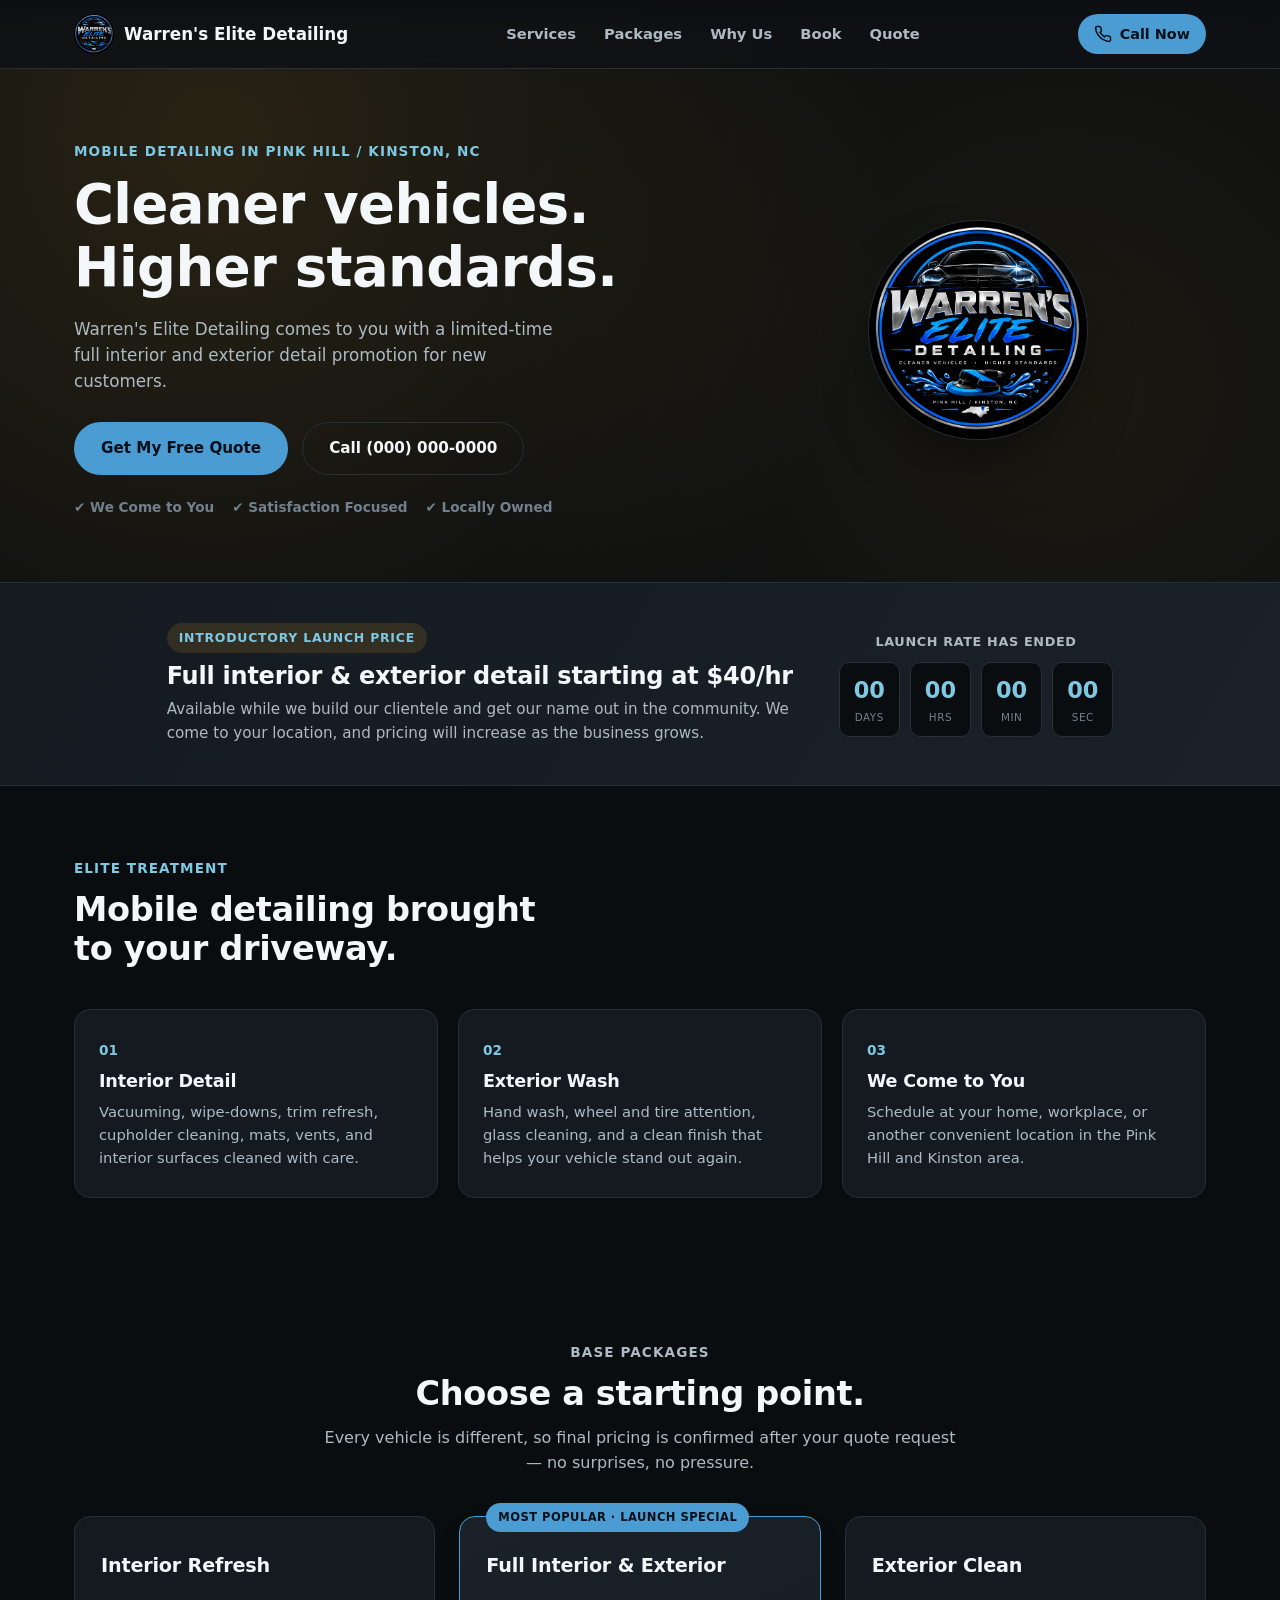
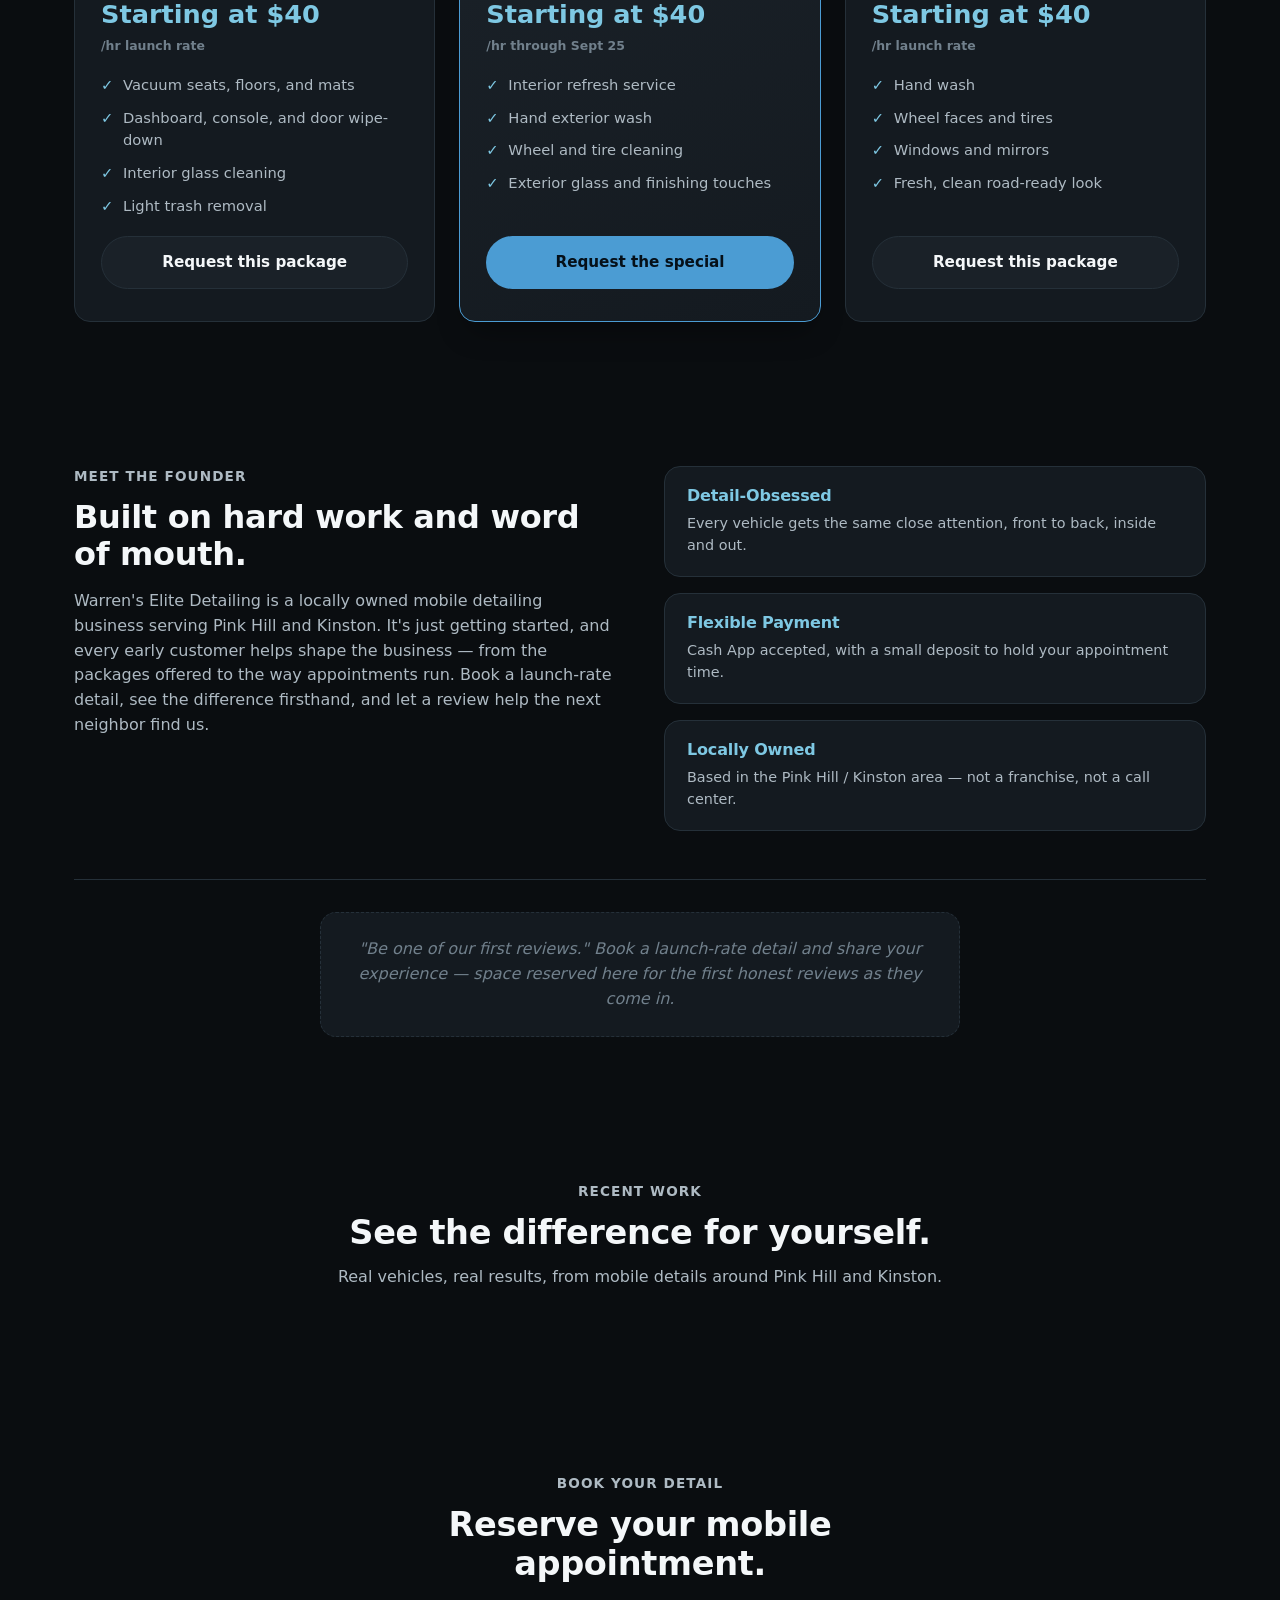
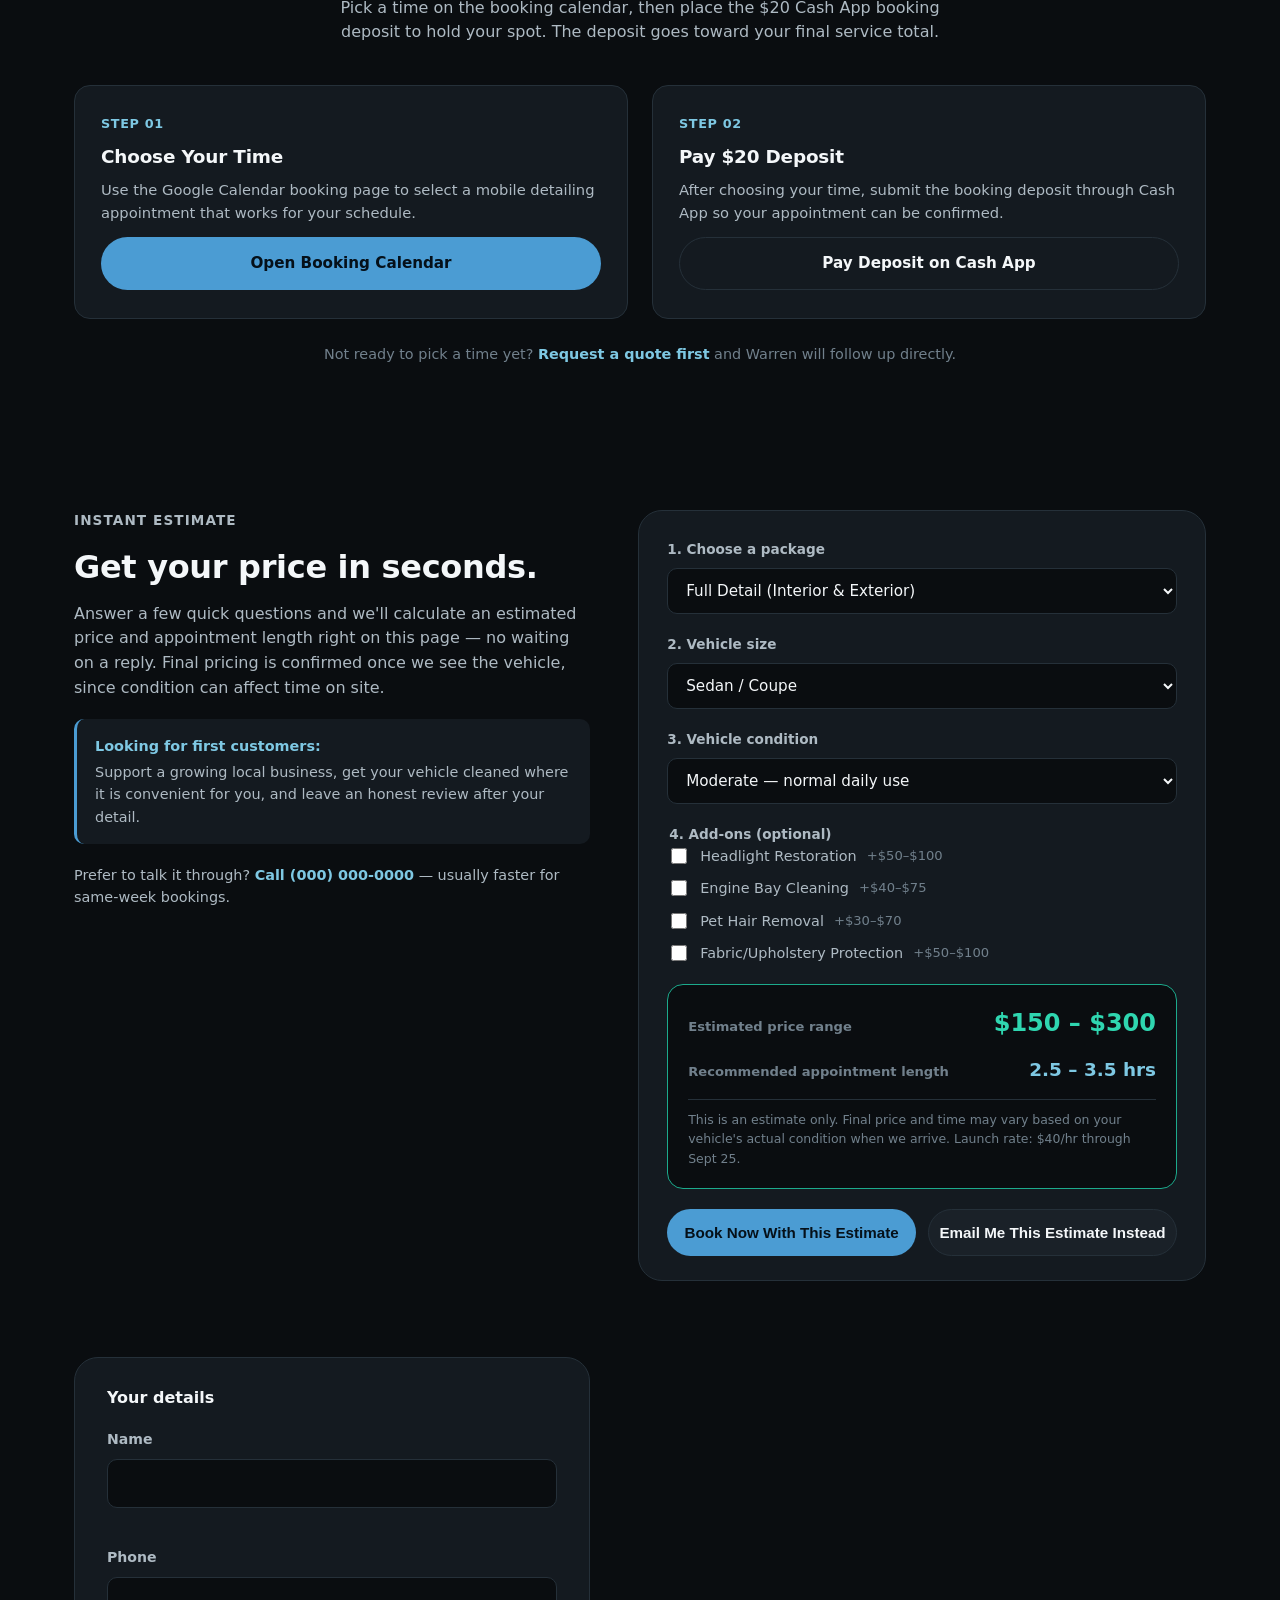
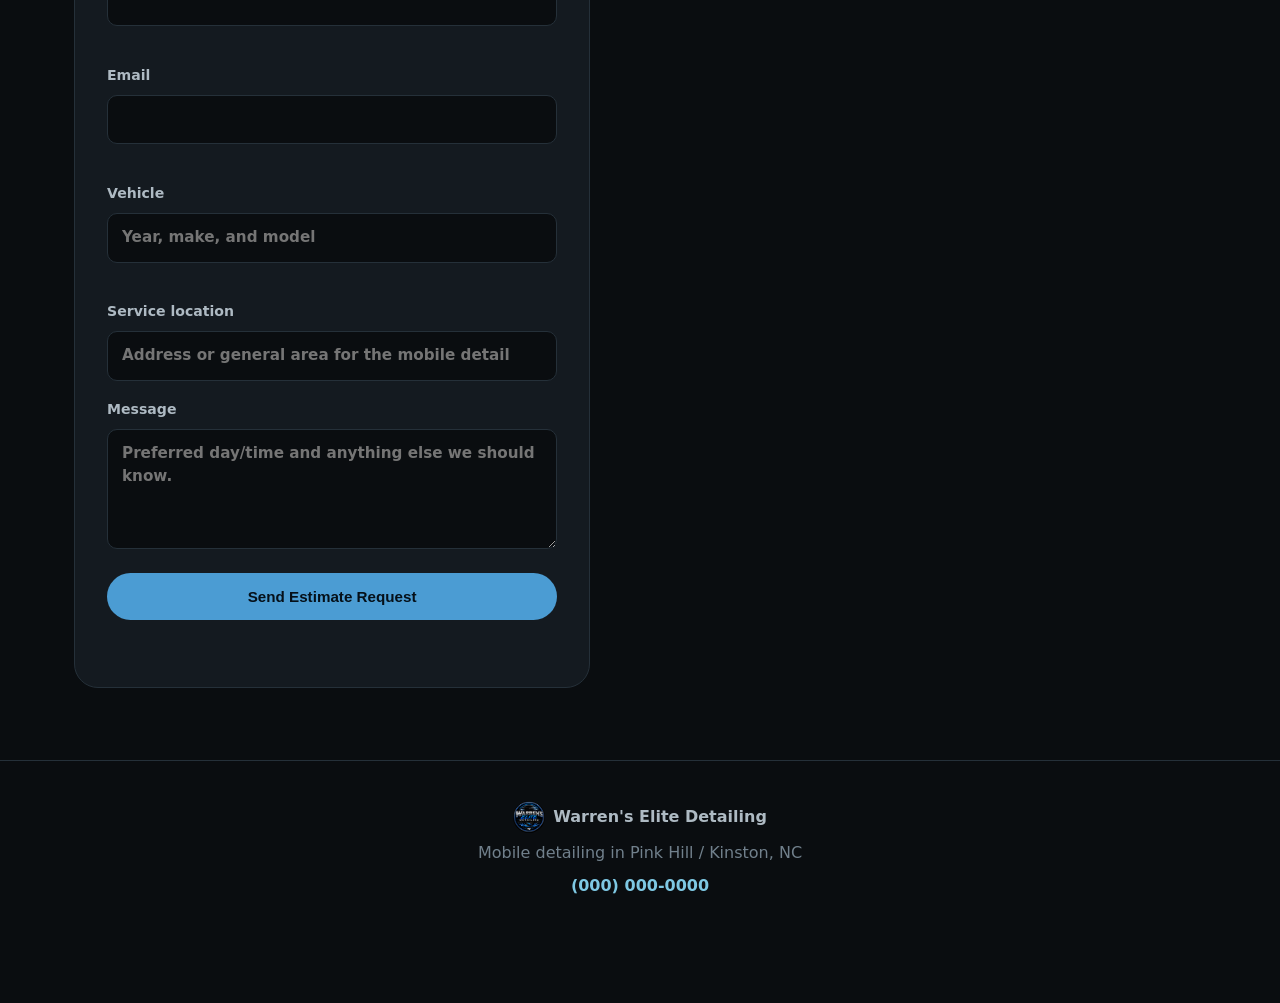
==== commit a11661ed: "new version" ====
--- a/index.html
+++ b/index.html
@@ -16,7 +16,7 @@
 
   
   
-  <style type="text/css">@font-face {font-family:'Inter';font-style:normal;font-weight:400;src:url(/cf-fonts/v/inter/5.2.8/greek/wght/normal.woff2);unicode-range:U+0370-0377,U+037A-037F,U+0384-038A,U+038C,U+038E-03A1,U+03A3-03FF;font-display:swap;}@font-face {font-family:'Inter';font-style:normal;font-weight:400;src:url(/cf-fonts/v/inter/5.2.8/greek-ext/wght/normal.woff2);unicode-range:U+1F00-1FFF;font-display:swap;}@font-face {font-family:'Inter';font-style:normal;font-weight:400;src:url(/cf-fonts/v/inter/5.2.8/cyrillic/wght/normal.woff2);unicode-range:U+0301,U+0400-045F,U+0490-0491,U+04B0-04B1,U+2116;font-display:swap;}@font-face {font-family:'Inter';font-style:normal;font-weight:400;src:url(/cf-fonts/v/inter/5.2.8/cyrillic-ext/wght/normal.woff2);unicode-range:U+0460-052F,U+1C80-1C8A,U+20B4,U+2DE0-2DFF,U+A640-A69F,U+FE2E-FE2F;font-display:swap;}@font-face {font-family:'Inter';font-style:normal;font-weight:400;src:url(/cf-fonts/v/inter/5.2.8/latin-ext/wght/normal.woff2);unicode-range:U+0100-02BA,U+02BD-02C5,U+02C7-02CC,U+02CE-02D7,U+02DD-02FF,U+0304,U+0308,U+0329,U+1D00-1DBF,U+1E00-1E9F,U+1EF2-1EFF,U+2020,U+20A0-20AB,U+20AD-20C0,U+2113,U+2C60-2C7F,U+A720-A7FF;font-display:swap;}@font-face {font-family:'Inter';font-style:normal;font-weight:400;src:url(/cf-fonts/v/inter/5.2.8/latin/wght/normal.woff2);unicode-range:U+0000-00FF,U+0131,U+0152-0153,U+02BB-02BC,U+02C6,U+02DA,U+02DC,U+0304,U+0308,U+0329,U+2000-206F,U+20AC,U+2122,U+2191,U+2193,U+2212,U+2215,U+FEFF,U+FFFD;font-display:swap;}@font-face {font-family:'Inter';font-style:normal;font-weight:400;src:url(/cf-fonts/v/inter/5.2.8/vietnamese/wght/normal.woff2);unicode-range:U+0102-0103,U+0110-0111,U+0128-0129,U+0168-0169,U+01A0-01A1,U+01AF-01B0,U+0300-0301,U+0303-0304,U+0308-0309,U+0323,U+0329,U+1EA0-1EF9,U+20AB;font-display:swap;}@font-face {font-family:'Inter';font-style:normal;font-weight:500;src:url(/cf-fonts/v/inter/5.2.8/cyrillic-ext/wght/normal.woff2);unicode-range:U+0460-052F,U+1C80-1C8A,U+20B4,U+2DE0-2DFF,U+A640-A69F,U+FE2E-FE2F;font-display:swap;}@font-face {font-family:'Inter';font-style:normal;font-weight:500;src:url(/cf-fonts/v/inter/5.2.8/cyrillic/wght/normal.woff2);unicode-range:U+0301,U+0400-045F,U+0490-0491,U+04B0-04B1,U+2116;font-display:swap;}@font-face {font-family:'Inter';font-style:normal;font-weight:500;src:url(/cf-fonts/v/inter/5.2.8/greek-ext/wght/normal.woff2);unicode-range:U+1F00-1FFF;font-display:swap;}@font-face {font-family:'Inter';font-style:normal;font-weight:500;src:url(/cf-fonts/v/inter/5.2.8/latin/wght/normal.woff2);unicode-range:U+0000-00FF,U+0131,U+0152-0153,U+02BB-02BC,U+02C6,U+02DA,U+02DC,U+0304,U+0308,U+0329,U+2000-206F,U+20AC,U+2122,U+2191,U+2193,U+2212,U+2215,U+FEFF,U+FFFD;font-display:swap;}@font-face {font-family:'Inter';font-style:normal;font-weight:500;src:url(/cf-fonts/v/inter/5.2.8/vietnamese/wght/normal.woff2);unicode-range:U+0102-0103,U+0110-0111,U+0128-0129,U+0168-0169,U+01A0-01A1,U+01AF-01B0,U+0300-0301,U+0303-0304,U+0308-0309,U+0323,U+0329,U+1EA0-1EF9,U+20AB;font-display:swap;}@font-face {font-family:'Inter';font-style:normal;font-weight:500;src:url(/cf-fonts/v/inter/5.2.8/greek/wght/normal.woff2);unicode-range:U+0370-0377,U+037A-037F,U+0384-038A,U+038C,U+038E-03A1,U+03A3-03FF;font-display:swap;}@font-face {font-family:'Inter';font-style:normal;font-weight:500;src:url(/cf-fonts/v/inter/5.2.8/latin-ext/wght/normal.woff2);unicode-range:U+0100-02BA,U+02BD-02C5,U+02C7-02CC,U+02CE-02D7,U+02DD-02FF,U+0304,U+0308,U+0329,U+1D00-1DBF,U+1E00-1E9F,U+1EF2-1EFF,U+2020,U+20A0-20AB,U+20AD-20C0,U+2113,U+2C60-2C7F,U+A720-A7FF;font-display:swap;}@font-face {font-family:'Inter';font-style:normal;font-weight:600;src:url(/cf-fonts/v/inter/5.2.8/vietnamese/wght/normal.woff2);unicode-range:U+0102-0103,U+0110-0111,U+0128-0129,U+0168-0169,U+01A0-01A1,U+01AF-01B0,U+0300-0301,U+0303-0304,U+0308-0309,U+0323,U+0329,U+1EA0-1EF9,U+20AB;font-display:swap;}@font-face {font-family:'Inter';font-style:normal;font-weight:600;src:url(/cf-fonts/v/inter/5.2.8/cyrillic-ext/wght/normal.woff2);unicode-range:U+0460-052F,U+1C80-1C8A,U+20B4,U+2DE0-2DFF,U+A640-A69F,U+FE2E-FE2F;font-display:swap;}@font-face {font-family:'Inter';font-style:normal;font-weight:600;src:url(/cf-fonts/v/inter/5.2.8/greek/wght/normal.woff2);unicode-range:U+0370-0377,U+037A-037F,U+0384-038A,U+038C,U+038E-03A1,U+03A3-03FF;font-display:swap;}@font-face {font-family:'Inter';font-style:normal;font-weight:600;src:url(/cf-fonts/v/inter/5.2.8/greek-ext/wght/normal.woff2);unicode-range:U+1F00-1FFF;font-display:swap;}@font-face {font-family:'Inter';font-style:normal;font-weight:600;src:url(/cf-fonts/v/inter/5.2.8/latin/wght/normal.woff2);unicode-range:U+0000-00FF,U+0131,U+0152-0153,U+02BB-02BC,U+02C6,U+02DA,U+02DC,U+0304,U+0308,U+0329,U+2000-206F,U+20AC,U+2122,U+2191,U+2193,U+2212,U+2215,U+FEFF,U+FFFD;font-display:swap;}@font-face {font-family:'Inter';font-style:normal;font-weight:600;src:url(/cf-fonts/v/inter/5.2.8/latin-ext/wght/normal.woff2);unicode-range:U+0100-02BA,U+02BD-02C5,U+02C7-02CC,U+02CE-02D7,U+02DD-02FF,U+0304,U+0308,U+0329,U+1D00-1DBF,U+1E00-1E9F,U+1EF2-1EFF,U+2020,U+20A0-20AB,U+20AD-20C0,U+2113,U+2C60-2C7F,U+A720-A7FF;font-display:swap;}@font-face {font-family:'Inter';font-style:normal;font-weight:600;src:url(/cf-fonts/v/inter/5.2.8/cyrillic/wght/normal.woff2);unicode-range:U+0301,U+0400-045F,U+0490-0491,U+04B0-04B1,U+2116;font-display:swap;}@font-face {font-family:'Inter';font-style:normal;font-weight:700;src:url(/cf-fonts/v/inter/5.2.8/vietnamese/wght/normal.woff2);unicode-range:U+0102-0103,U+0110-0111,U+0128-0129,U+0168-0169,U+01A0-01A1,U+01AF-01B0,U+0300-0301,U+0303-0304,U+0308-0309,U+0323,U+0329,U+1EA0-1EF9,U+20AB;font-display:swap;}@font-face {font-family:'Inter';font-style:normal;font-weight:700;src:url(/cf-fonts/v/inter/5.2.8/cyrillic/wght/normal.woff2);unicode-range:U+0301,U+0400-045F,U+0490-0491,U+04B0-04B1,U+2116;font-display:swap;}@font-face {font-family:'Inter';font-style:normal;font-weight:700;src:url(/cf-fonts/v/inter/5.2.8/cyrillic-ext/wght/normal.woff2);unicode-range:U+0460-052F,U+1C80-1C8A,U+20B4,U+2DE0-2DFF,U+A640-A69F,U+FE2E-FE2F;font-display:swap;}@font-face {font-family:'Inter';font-style:normal;font-weight:700;src:url(/cf-fonts/v/inter/5.2.8/greek/wght/normal.woff2);unicode-range:U+0370-0377,U+037A-037F,U+0384-038A,U+038C,U+038E-03A1,U+03A3-03FF;font-display:swap;}@font-face {font-family:'Inter';font-style:normal;font-weight:700;src:url(/cf-fonts/v/inter/5.2.8/greek-ext/wght/normal.woff2);unicode-range:U+1F00-1FFF;font-display:swap;}@font-face {font-family:'Inter';font-style:normal;font-weight:700;src:url(/cf-fonts/v/inter/5.2.8/latin/wght/normal.woff2);unicode-range:U+0000-00FF,U+0131,U+0152-0153,U+02BB-02BC,U+02C6,U+02DA,U+02DC,U+0304,U+0308,U+0329,U+2000-206F,U+20AC,U+2122,U+2191,U+2193,U+2212,U+2215,U+FEFF,U+FFFD;font-display:swap;}@font-face {font-family:'Inter';font-style:normal;font-weight:700;src:url(/cf-fonts/v/inter/5.2.8/latin-ext/wght/normal.woff2);unicode-range:U+0100-02BA,U+02BD-02C5,U+02C7-02CC,U+02CE-02D7,U+02DD-02FF,U+0304,U+0308,U+0329,U+1D00-1DBF,U+1E00-1E9F,U+1EF2-1EFF,U+2020,U+20A0-20AB,U+20AD-20C0,U+2113,U+2C60-2C7F,U+A720-A7FF;font-display:swap;}@font-face {font-family:'Inter';font-style:normal;font-weight:800;src:url(/cf-fonts/v/inter/5.2.8/vietnamese/wght/normal.woff2);unicode-range:U+0102-0103,U+0110-0111,U+0128-0129,U+0168-0169,U+01A0-01A1,U+01AF-01B0,U+0300-0301,U+0303-0304,U+0308-0309,U+0323,U+0329,U+1EA0-1EF9,U+20AB;font-display:swap;}@font-face {font-family:'Inter';font-style:normal;font-weight:800;src:url(/cf-fonts/v/inter/5.2.8/greek/wght/normal.woff2);unicode-range:U+0370-0377,U+037A-037F,U+0384-038A,U+038C,U+038E-03A1,U+03A3-03FF;font-display:swap;}@font-face {font-family:'Inter';font-style:normal;font-weight:800;src:url(/cf-fonts/v/inter/5.2.8/greek-ext/wght/normal.woff2);unicode-range:U+1F00-1FFF;font-display:swap;}@font-face {font-family:'Inter';font-style:normal;font-weight:800;src:url(/cf-fonts/v/inter/5.2.8/latin-ext/wght/normal.woff2);unicode-range:U+0100-02BA,U+02BD-02C5,U+02C7-02CC,U+02CE-02D7,U+02DD-02FF,U+0304,U+0308,U+0329,U+1D00-1DBF,U+1E00-1E9F,U+1EF2-1EFF,U+2020,U+20A0-20AB,U+20AD-20C0,U+2113,U+2C60-2C7F,U+A720-A7FF;font-display:swap;}@font-face {font-family:'Inter';font-style:normal;font-weight:800;src:url(/cf-fonts/v/inter/5.2.8/cyrillic/wght/normal.woff2);unicode-range:U+0301,U+0400-045F,U+0490-0491,U+04B0-04B1,U+2116;font-display:swap;}@font-face {font-family:'Inter';font-style:normal;font-weight:800;src:url(/cf-fonts/v/inter/5.2.8/cyrillic-ext/wght/normal.woff2);unicode-range:U+0460-052F,U+1C80-1C8A,U+20B4,U+2DE0-2DFF,U+A640-A69F,U+FE2E-FE2F;font-display:swap;}@font-face {font-family:'Inter';font-style:normal;font-weight:800;src:url(/cf-fonts/v/inter/5.2.8/latin/wght/normal.woff2);unicode-range:U+0000-00FF,U+0131,U+0152-0153,U+02BB-02BC,U+02C6,U+02DA,U+02DC,U+0304,U+0308,U+0329,U+2000-206F,U+20AC,U+2122,U+2191,U+2193,U+2212,U+2215,U+FEFF,U+FFFD;font-display:swap;}@font-face {font-family:'Inter';font-style:normal;font-weight:900;src:url(/cf-fonts/v/inter/5.2.8/vietnamese/wght/normal.woff2);unicode-range:U+0102-0103,U+0110-0111,U+0128-0129,U+0168-0169,U+01A0-01A1,U+01AF-01B0,U+0300-0301,U+0303-0304,U+0308-0309,U+0323,U+0329,U+1EA0-1EF9,U+20AB;font-display:swap;}@font-face {font-family:'Inter';font-style:normal;font-weight:900;src:url(/cf-fonts/v/inter/5.2.8/greek/wght/normal.woff2);unicode-range:U+0370-0377,U+037A-037F,U+0384-038A,U+038C,U+038E-03A1,U+03A3-03FF;font-display:swap;}@font-face {font-family:'Inter';font-style:normal;font-weight:900;src:url(/cf-fonts/v/inter/5.2.8/cyrillic-ext/wght/normal.woff2);unicode-range:U+0460-052F,U+1C80-1C8A,U+20B4,U+2DE0-2DFF,U+A640-A69F,U+FE2E-FE2F;font-display:swap;}@font-face {font-family:'Inter';font-style:normal;font-weight:900;src:url(/cf-fonts/v/inter/5.2.8/cyrillic/wght/normal.woff2);unicode-range:U+0301,U+0400-045F,U+0490-0491,U+04B0-04B1,U+2116;font-display:swap;}@font-face {font-family:'Inter';font-style:normal;font-weight:900;src:url(/cf-fonts/v/inter/5.2.8/latin/wght/normal.woff2);unicode-range:U+0000-00FF,U+0131,U+0152-0153,U+02BB-02BC,U+02C6,U+02DA,U+02DC,U+0304,U+0308,U+0329,U+2000-206F,U+20AC,U+2122,U+2191,U+2193,U+2212,U+2215,U+FEFF,U+FFFD;font-display:swap;}@font-face {font-family:'Inter';font-style:normal;font-weight:900;src:url(/cf-fonts/v/inter/5.2.8/latin-ext/wght/normal.woff2);unicode-range:U+0100-02BA,U+02BD-02C5,U+02C7-02CC,U+02CE-02D7,U+02DD-02FF,U+0304,U+0308,U+0329,U+1D00-1DBF,U+1E00-1E9F,U+1EF2-1EFF,U+2020,U+20A0-20AB,U+20AD-20C0,U+2113,U+2C60-2C7F,U+A720-A7FF;font-display:swap;}@font-face {font-family:'Inter';font-style:normal;font-weight:900;src:url(/cf-fonts/v/inter/5.2.8/greek-ext/wght/normal.woff2);unicode-range:U+1F00-1FFF;font-display:swap;}</style>
+  <style type="text/css">@font-face {font-family:'Inter';font-style:normal;font-weight:400;src:url(/cf-fonts/v/inter/5.2.8/vietnamese/wght/normal.woff2);unicode-range:U+0102-0103,U+0110-0111,U+0128-0129,U+0168-0169,U+01A0-01A1,U+01AF-01B0,U+0300-0301,U+0303-0304,U+0308-0309,U+0323,U+0329,U+1EA0-1EF9,U+20AB;font-display:swap;}@font-face {font-family:'Inter';font-style:normal;font-weight:400;src:url(/cf-fonts/v/inter/5.2.8/cyrillic/wght/normal.woff2);unicode-range:U+0301,U+0400-045F,U+0490-0491,U+04B0-04B1,U+2116;font-display:swap;}@font-face {font-family:'Inter';font-style:normal;font-weight:400;src:url(/cf-fonts/v/inter/5.2.8/latin/wght/normal.woff2);unicode-range:U+0000-00FF,U+0131,U+0152-0153,U+02BB-02BC,U+02C6,U+02DA,U+02DC,U+0304,U+0308,U+0329,U+2000-206F,U+20AC,U+2122,U+2191,U+2193,U+2212,U+2215,U+FEFF,U+FFFD;font-display:swap;}@font-face {font-family:'Inter';font-style:normal;font-weight:400;src:url(/cf-fonts/v/inter/5.2.8/latin-ext/wght/normal.woff2);unicode-range:U+0100-02BA,U+02BD-02C5,U+02C7-02CC,U+02CE-02D7,U+02DD-02FF,U+0304,U+0308,U+0329,U+1D00-1DBF,U+1E00-1E9F,U+1EF2-1EFF,U+2020,U+20A0-20AB,U+20AD-20C0,U+2113,U+2C60-2C7F,U+A720-A7FF;font-display:swap;}@font-face {font-family:'Inter';font-style:normal;font-weight:400;src:url(/cf-fonts/v/inter/5.2.8/cyrillic-ext/wght/normal.woff2);unicode-range:U+0460-052F,U+1C80-1C8A,U+20B4,U+2DE0-2DFF,U+A640-A69F,U+FE2E-FE2F;font-display:swap;}@font-face {font-family:'Inter';font-style:normal;font-weight:400;src:url(/cf-fonts/v/inter/5.2.8/greek-ext/wght/normal.woff2);unicode-range:U+1F00-1FFF;font-display:swap;}@font-face {font-family:'Inter';font-style:normal;font-weight:400;src:url(/cf-fonts/v/inter/5.2.8/greek/wght/normal.woff2);unicode-range:U+0370-0377,U+037A-037F,U+0384-038A,U+038C,U+038E-03A1,U+03A3-03FF;font-display:swap;}@font-face {font-family:'Inter';font-style:normal;font-weight:500;src:url(/cf-fonts/v/inter/5.2.8/greek/wght/normal.woff2);unicode-range:U+0370-0377,U+037A-037F,U+0384-038A,U+038C,U+038E-03A1,U+03A3-03FF;font-display:swap;}@font-face {font-family:'Inter';font-style:normal;font-weight:500;src:url(/cf-fonts/v/inter/5.2.8/latin-ext/wght/normal.woff2);unicode-range:U+0100-02BA,U+02BD-02C5,U+02C7-02CC,U+02CE-02D7,U+02DD-02FF,U+0304,U+0308,U+0329,U+1D00-1DBF,U+1E00-1E9F,U+1EF2-1EFF,U+2020,U+20A0-20AB,U+20AD-20C0,U+2113,U+2C60-2C7F,U+A720-A7FF;font-display:swap;}@font-face {font-family:'Inter';font-style:normal;font-weight:500;src:url(/cf-fonts/v/inter/5.2.8/cyrillic/wght/normal.woff2);unicode-range:U+0301,U+0400-045F,U+0490-0491,U+04B0-04B1,U+2116;font-display:swap;}@font-face {font-family:'Inter';font-style:normal;font-weight:500;src:url(/cf-fonts/v/inter/5.2.8/latin/wght/normal.woff2);unicode-range:U+0000-00FF,U+0131,U+0152-0153,U+02BB-02BC,U+02C6,U+02DA,U+02DC,U+0304,U+0308,U+0329,U+2000-206F,U+20AC,U+2122,U+2191,U+2193,U+2212,U+2215,U+FEFF,U+FFFD;font-display:swap;}@font-face {font-family:'Inter';font-style:normal;font-weight:500;src:url(/cf-fonts/v/inter/5.2.8/cyrillic-ext/wght/normal.woff2);unicode-range:U+0460-052F,U+1C80-1C8A,U+20B4,U+2DE0-2DFF,U+A640-A69F,U+FE2E-FE2F;font-display:swap;}@font-face {font-family:'Inter';font-style:normal;font-weight:500;src:url(/cf-fonts/v/inter/5.2.8/greek-ext/wght/normal.woff2);unicode-range:U+1F00-1FFF;font-display:swap;}@font-face {font-family:'Inter';font-style:normal;font-weight:500;src:url(/cf-fonts/v/inter/5.2.8/vietnamese/wght/normal.woff2);unicode-range:U+0102-0103,U+0110-0111,U+0128-0129,U+0168-0169,U+01A0-01A1,U+01AF-01B0,U+0300-0301,U+0303-0304,U+0308-0309,U+0323,U+0329,U+1EA0-1EF9,U+20AB;font-display:swap;}@font-face {font-family:'Inter';font-style:normal;font-weight:600;src:url(/cf-fonts/v/inter/5.2.8/greek-ext/wght/normal.woff2);unicode-range:U+1F00-1FFF;font-display:swap;}@font-face {font-family:'Inter';font-style:normal;font-weight:600;src:url(/cf-fonts/v/inter/5.2.8/latin/wght/normal.woff2);unicode-range:U+0000-00FF,U+0131,U+0152-0153,U+02BB-02BC,U+02C6,U+02DA,U+02DC,U+0304,U+0308,U+0329,U+2000-206F,U+20AC,U+2122,U+2191,U+2193,U+2212,U+2215,U+FEFF,U+FFFD;font-display:swap;}@font-face {font-family:'Inter';font-style:normal;font-weight:600;src:url(/cf-fonts/v/inter/5.2.8/greek/wght/normal.woff2);unicode-range:U+0370-0377,U+037A-037F,U+0384-038A,U+038C,U+038E-03A1,U+03A3-03FF;font-display:swap;}@font-face {font-family:'Inter';font-style:normal;font-weight:600;src:url(/cf-fonts/v/inter/5.2.8/vietnamese/wght/normal.woff2);unicode-range:U+0102-0103,U+0110-0111,U+0128-0129,U+0168-0169,U+01A0-01A1,U+01AF-01B0,U+0300-0301,U+0303-0304,U+0308-0309,U+0323,U+0329,U+1EA0-1EF9,U+20AB;font-display:swap;}@font-face {font-family:'Inter';font-style:normal;font-weight:600;src:url(/cf-fonts/v/inter/5.2.8/cyrillic/wght/normal.woff2);unicode-range:U+0301,U+0400-045F,U+0490-0491,U+04B0-04B1,U+2116;font-display:swap;}@font-face {font-family:'Inter';font-style:normal;font-weight:600;src:url(/cf-fonts/v/inter/5.2.8/latin-ext/wght/normal.woff2);unicode-range:U+0100-02BA,U+02BD-02C5,U+02C7-02CC,U+02CE-02D7,U+02DD-02FF,U+0304,U+0308,U+0329,U+1D00-1DBF,U+1E00-1E9F,U+1EF2-1EFF,U+2020,U+20A0-20AB,U+20AD-20C0,U+2113,U+2C60-2C7F,U+A720-A7FF;font-display:swap;}@font-face {font-family:'Inter';font-style:normal;font-weight:600;src:url(/cf-fonts/v/inter/5.2.8/cyrillic-ext/wght/normal.woff2);unicode-range:U+0460-052F,U+1C80-1C8A,U+20B4,U+2DE0-2DFF,U+A640-A69F,U+FE2E-FE2F;font-display:swap;}@font-face {font-family:'Inter';font-style:normal;font-weight:700;src:url(/cf-fonts/v/inter/5.2.8/cyrillic/wght/normal.woff2);unicode-range:U+0301,U+0400-045F,U+0490-0491,U+04B0-04B1,U+2116;font-display:swap;}@font-face {font-family:'Inter';font-style:normal;font-weight:700;src:url(/cf-fonts/v/inter/5.2.8/greek-ext/wght/normal.woff2);unicode-range:U+1F00-1FFF;font-display:swap;}@font-face {font-family:'Inter';font-style:normal;font-weight:700;src:url(/cf-fonts/v/inter/5.2.8/latin-ext/wght/normal.woff2);unicode-range:U+0100-02BA,U+02BD-02C5,U+02C7-02CC,U+02CE-02D7,U+02DD-02FF,U+0304,U+0308,U+0329,U+1D00-1DBF,U+1E00-1E9F,U+1EF2-1EFF,U+2020,U+20A0-20AB,U+20AD-20C0,U+2113,U+2C60-2C7F,U+A720-A7FF;font-display:swap;}@font-face {font-family:'Inter';font-style:normal;font-weight:700;src:url(/cf-fonts/v/inter/5.2.8/vietnamese/wght/normal.woff2);unicode-range:U+0102-0103,U+0110-0111,U+0128-0129,U+0168-0169,U+01A0-01A1,U+01AF-01B0,U+0300-0301,U+0303-0304,U+0308-0309,U+0323,U+0329,U+1EA0-1EF9,U+20AB;font-display:swap;}@font-face {font-family:'Inter';font-style:normal;font-weight:700;src:url(/cf-fonts/v/inter/5.2.8/latin/wght/normal.woff2);unicode-range:U+0000-00FF,U+0131,U+0152-0153,U+02BB-02BC,U+02C6,U+02DA,U+02DC,U+0304,U+0308,U+0329,U+2000-206F,U+20AC,U+2122,U+2191,U+2193,U+2212,U+2215,U+FEFF,U+FFFD;font-display:swap;}@font-face {font-family:'Inter';font-style:normal;font-weight:700;src:url(/cf-fonts/v/inter/5.2.8/cyrillic-ext/wght/normal.woff2);unicode-range:U+0460-052F,U+1C80-1C8A,U+20B4,U+2DE0-2DFF,U+A640-A69F,U+FE2E-FE2F;font-display:swap;}@font-face {font-family:'Inter';font-style:normal;font-weight:700;src:url(/cf-fonts/v/inter/5.2.8/greek/wght/normal.woff2);unicode-range:U+0370-0377,U+037A-037F,U+0384-038A,U+038C,U+038E-03A1,U+03A3-03FF;font-display:swap;}@font-face {font-family:'Inter';font-style:normal;font-weight:800;src:url(/cf-fonts/v/inter/5.2.8/latin-ext/wght/normal.woff2);unicode-range:U+0100-02BA,U+02BD-02C5,U+02C7-02CC,U+02CE-02D7,U+02DD-02FF,U+0304,U+0308,U+0329,U+1D00-1DBF,U+1E00-1E9F,U+1EF2-1EFF,U+2020,U+20A0-20AB,U+20AD-20C0,U+2113,U+2C60-2C7F,U+A720-A7FF;font-display:swap;}@font-face {font-family:'Inter';font-style:normal;font-weight:800;src:url(/cf-fonts/v/inter/5.2.8/cyrillic-ext/wght/normal.woff2);unicode-range:U+0460-052F,U+1C80-1C8A,U+20B4,U+2DE0-2DFF,U+A640-A69F,U+FE2E-FE2F;font-display:swap;}@font-face {font-family:'Inter';font-style:normal;font-weight:800;src:url(/cf-fonts/v/inter/5.2.8/greek/wght/normal.woff2);unicode-range:U+0370-0377,U+037A-037F,U+0384-038A,U+038C,U+038E-03A1,U+03A3-03FF;font-display:swap;}@font-face {font-family:'Inter';font-style:normal;font-weight:800;src:url(/cf-fonts/v/inter/5.2.8/vietnamese/wght/normal.woff2);unicode-range:U+0102-0103,U+0110-0111,U+0128-0129,U+0168-0169,U+01A0-01A1,U+01AF-01B0,U+0300-0301,U+0303-0304,U+0308-0309,U+0323,U+0329,U+1EA0-1EF9,U+20AB;font-display:swap;}@font-face {font-family:'Inter';font-style:normal;font-weight:800;src:url(/cf-fonts/v/inter/5.2.8/latin/wght/normal.woff2);unicode-range:U+0000-00FF,U+0131,U+0152-0153,U+02BB-02BC,U+02C6,U+02DA,U+02DC,U+0304,U+0308,U+0329,U+2000-206F,U+20AC,U+2122,U+2191,U+2193,U+2212,U+2215,U+FEFF,U+FFFD;font-display:swap;}@font-face {font-family:'Inter';font-style:normal;font-weight:800;src:url(/cf-fonts/v/inter/5.2.8/cyrillic/wght/normal.woff2);unicode-range:U+0301,U+0400-045F,U+0490-0491,U+04B0-04B1,U+2116;font-display:swap;}@font-face {font-family:'Inter';font-style:normal;font-weight:800;src:url(/cf-fonts/v/inter/5.2.8/greek-ext/wght/normal.woff2);unicode-range:U+1F00-1FFF;font-display:swap;}@font-face {font-family:'Inter';font-style:normal;font-weight:900;src:url(/cf-fonts/v/inter/5.2.8/greek/wght/normal.woff2);unicode-range:U+0370-0377,U+037A-037F,U+0384-038A,U+038C,U+038E-03A1,U+03A3-03FF;font-display:swap;}@font-face {font-family:'Inter';font-style:normal;font-weight:900;src:url(/cf-fonts/v/inter/5.2.8/cyrillic/wght/normal.woff2);unicode-range:U+0301,U+0400-045F,U+0490-0491,U+04B0-04B1,U+2116;font-display:swap;}@font-face {font-family:'Inter';font-style:normal;font-weight:900;src:url(/cf-fonts/v/inter/5.2.8/latin/wght/normal.woff2);unicode-range:U+0000-00FF,U+0131,U+0152-0153,U+02BB-02BC,U+02C6,U+02DA,U+02DC,U+0304,U+0308,U+0329,U+2000-206F,U+20AC,U+2122,U+2191,U+2193,U+2212,U+2215,U+FEFF,U+FFFD;font-display:swap;}@font-face {font-family:'Inter';font-style:normal;font-weight:900;src:url(/cf-fonts/v/inter/5.2.8/vietnamese/wght/normal.woff2);unicode-range:U+0102-0103,U+0110-0111,U+0128-0129,U+0168-0169,U+01A0-01A1,U+01AF-01B0,U+0300-0301,U+0303-0304,U+0308-0309,U+0323,U+0329,U+1EA0-1EF9,U+20AB;font-display:swap;}@font-face {font-family:'Inter';font-style:normal;font-weight:900;src:url(/cf-fonts/v/inter/5.2.8/cyrillic-ext/wght/normal.woff2);unicode-range:U+0460-052F,U+1C80-1C8A,U+20B4,U+2DE0-2DFF,U+A640-A69F,U+FE2E-FE2F;font-display:swap;}@font-face {font-family:'Inter';font-style:normal;font-weight:900;src:url(/cf-fonts/v/inter/5.2.8/greek-ext/wght/normal.woff2);unicode-range:U+1F00-1FFF;font-display:swap;}@font-face {font-family:'Inter';font-style:normal;font-weight:900;src:url(/cf-fonts/v/inter/5.2.8/latin-ext/wght/normal.woff2);unicode-range:U+0100-02BA,U+02BD-02C5,U+02C7-02CC,U+02CE-02D7,U+02DD-02FF,U+0304,U+0308,U+0329,U+1D00-1DBF,U+1E00-1E9F,U+1EF2-1EFF,U+2020,U+20A0-20AB,U+20AD-20C0,U+2113,U+2C60-2C7F,U+A720-A7FF;font-display:swap;}</style>
   <link rel="stylesheet" href="styles.css">
 
   <!-- Local Business structured data for search / Google Maps visibility -->
@@ -259,9 +259,9 @@
 
     <section class="section quote-section" id="quote">
       <div class="quote-copy">
-        <p class="eyebrow">Request a quote</p>
-        <h2>Tell us about your vehicle.</h2>
-        <p>Use the form to request a quote or book the $40/hr launch detail before the September 25 deadline. Include where you would like the mobile detail performed.</p>
+        <p class="eyebrow">Instant estimate</p>
+        <h2>Get your price in seconds.</h2>
+        <p>Answer a few quick questions and we'll calculate an estimated price and appointment length right on this page — no waiting on a reply. Final pricing is confirmed once we see the vehicle, since condition can affect time on site.</p>
         <div class="note">
           <strong>Looking for first customers:</strong>
           <span>Support a growing local business, get your vehicle cleaned where it is convenient for you, and leave an honest review after your detail.</span>
@@ -269,8 +269,67 @@
         <p class="quote-call-alt">Prefer to talk it through? <a href="tel:+10000000000">Call (000) 000-0000</a> — usually faster for same-week bookings.</p>
       </div>
 
+      <div class="estimator" id="estimator">
+        <div class="estimator-step">
+          <label class="estimator-label" for="estPackage">1. Choose a package</label>
+          <select id="estPackage" class="estimator-select">
+            <option value="basic">Basic Wash / Exterior Detail</option>
+            <option value="interior">Interior Detail</option>
+            <option value="full" selected>Full Detail (Interior &amp; Exterior)</option>
+            <option value="premium">Premium / Showroom Detail</option>
+          </select>
+        </div>
+
+        <div class="estimator-step">
+          <label class="estimator-label" for="estVehicle">2. Vehicle size</label>
+          <select id="estVehicle" class="estimator-select">
+            <option value="sedan">Sedan / Coupe</option>
+            <option value="midsize">Midsize Car / Small SUV</option>
+            <option value="large">Large SUV / Truck / Van</option>
+          </select>
+        </div>
+
+        <div class="estimator-step">
+          <label class="estimator-label" for="estCondition">3. Vehicle condition</label>
+          <select id="estCondition" class="estimator-select">
+            <option value="light">Light — regular upkeep</option>
+            <option value="moderate" selected>Moderate — normal daily use</option>
+            <option value="heavy">Heavy — stains, pet hair, heavy soil</option>
+          </select>
+        </div>
+
+        <fieldset class="estimator-step estimator-addons">
+          <legend class="estimator-label">4. Add-ons (optional)</legend>
+          <label class="estimator-check"><input type="checkbox" value="headlight" data-price="75" data-time="0.5"> Headlight Restoration <span>+$50–$100</span></label>
+          <label class="estimator-check"><input type="checkbox" value="engine" data-price="57" data-time="0.5"> Engine Bay Cleaning <span>+$40–$75</span></label>
+          <label class="estimator-check"><input type="checkbox" value="pet" data-price="50" data-time="0.5"> Pet Hair Removal <span>+$30–$70</span></label>
+          <label class="estimator-check"><input type="checkbox" value="fabric" data-price="75" data-time="0.5"> Fabric/Upholstery Protection <span>+$50–$100</span></label>
+        </fieldset>
+
+        <div class="estimator-result" id="estimatorResult" aria-live="polite">
+          <div class="estimator-price">
+            <span class="estimator-price-label">Estimated price range</span>
+            <strong id="estPriceRange">$150 – $300</strong>
+          </div>
+          <div class="estimator-time">
+            <span class="estimator-price-label">Recommended appointment length</span>
+            <strong id="estTimeRange">2.5 – 3.5 hrs</strong>
+          </div>
+          <p class="estimator-disclaimer">This is an estimate only. Final price and time may vary based on your vehicle's actual condition when we arrive. Launch rate: $40/hr through Sept 25.</p>
+        </div>
+
+        <div class="estimator-actions">
+          <button type="button" class="button primary" id="estBookNowBtn">Book Now With This Estimate</button>
+          <button type="button" class="button ghost" id="estEmailBtn">Email Me This Estimate Instead</button>
+        </div>
+      </div>
+
       <form class="quote-form" id="quoteForm" action="https://formspree.io/f/xvkgoord" method="POST" novalidate>
-        <input type="hidden" name="_subject" value="New quote request from Warren's Elite Detailing website">
+        <input type="hidden" name="_subject" id="formSubject" value="New quote request from Warren's Elite Detailing website">
+        <input type="hidden" name="estimated_price" id="hiddenEstPrice">
+        <input type="hidden" name="estimated_time" id="hiddenEstTime">
+        <input type="hidden" name="estimate_details" id="hiddenEstDetails">
+        <input type="hidden" name="request_type" id="hiddenRequestType" value="Email Estimate">
 
         <!-- Honeypot field: hidden from real users, filters basic form spam bots -->
         <label class="honeypot" aria-hidden="true">
@@ -278,6 +337,8 @@
           <input type="text" name="_gotcha" tabindex="-1" autocomplete="off">
         </label>
 
+        <p class="quote-form-heading" id="quoteFormHeading">Your details</p>
+
         <label>
           Name
           <input type="text" name="name" autocomplete="name" required>
@@ -303,24 +364,17 @@
         </label>
 
         <label>
-          Package
-          <select name="package" required>
-            <option value="">Select a package</option>
-            <option>Full Interior &amp; Exterior Launch Special</option>
-            <option>Interior Refresh</option>
-            <option>Exterior Clean</option>
-            <option>Not sure yet</option>
-          </select>
-          <span class="field-error" data-error-for="package"></span>
+          Service location
+          <input type="text" name="location" placeholder="Address or general area for the mobile detail">
         </label>
 
         <label>
           Message
-          <textarea name="message" rows="5" placeholder="Vehicle condition, preferred day/time, service location, and anything else we should know."></textarea>
+          <textarea name="message" rows="4" placeholder="Preferred day/time and anything else we should know."></textarea>
         </label>
 
         <button class="button primary" type="submit">
-          <span class="btn-label">Send Quote Request</span>
+          <span class="btn-label" id="submitBtnLabel">Send Estimate Request</span>
           <span class="btn-spinner" aria-hidden="true"></span>
         </button>
         <p class="form-status" id="formStatus" role="status" aria-live="polite"></p>
--- a/styles.css
+++ b/styles.css
@@ -720,6 +720,154 @@
   font-weight: 700;
 }
 
+/* ---------- Instant estimator ---------- */
+
+.estimator {
+  background: var(--surface);
+  border: 1px solid var(--border);
+  border-radius: var(--radius-lg);
+  padding: 28px 28px 24px;
+  display: grid;
+  gap: 20px;
+  margin-bottom: 28px;
+}
+
+.estimator-step {
+  display: grid;
+  gap: 8px;
+}
+
+.estimator-label {
+  font-size: 0.85rem;
+  font-weight: 700;
+  color: var(--text-dim);
+}
+
+.estimator-select {
+  background: var(--bg);
+  border: 1px solid var(--border);
+  border-radius: var(--radius-sm);
+  padding: 12px 14px;
+  color: var(--text);
+  font: inherit;
+  font-size: 0.95rem;
+}
+
+.estimator-select:focus {
+  border-color: var(--accent);
+}
+
+.estimator-addons {
+  border: none;
+  margin: 0;
+  padding: 0;
+  display: grid;
+  gap: 10px;
+}
+
+.estimator-check {
+  display: flex;
+  align-items: center;
+  gap: 10px;
+  font-size: 0.9rem;
+  font-weight: 500;
+  color: var(--text-dim);
+  cursor: pointer;
+}
+
+.estimator-check input {
+  width: 16px;
+  height: 16px;
+  accent-color: var(--accent);
+}
+
+.estimator-check span {
+  color: var(--text-faint);
+  font-size: 0.82rem;
+}
+
+.estimator-result {
+  background: var(--bg);
+  border: 1px solid var(--teal);
+  border-radius: var(--radius-md);
+  padding: 20px;
+  display: grid;
+  gap: 14px;
+}
+
+.estimator-price,
+.estimator-time {
+  display: flex;
+  align-items: baseline;
+  justify-content: space-between;
+  gap: 12px;
+  flex-wrap: wrap;
+}
+
+.estimator-price-label {
+  font-size: 0.82rem;
+  color: var(--text-faint);
+  font-weight: 600;
+}
+
+.estimator-price strong {
+  font-size: 1.5rem;
+  color: var(--teal-strong);
+  font-weight: 800;
+}
+
+.estimator-time strong {
+  font-size: 1.15rem;
+  color: var(--accent-strong);
+  font-weight: 800;
+}
+
+.estimator-disclaimer {
+  font-size: 0.78rem;
+  color: var(--text-faint);
+  border-top: 1px solid var(--border);
+  padding-top: 10px;
+}
+
+.estimator-actions {
+  display: flex;
+  gap: 12px;
+  flex-wrap: wrap;
+}
+
+.estimator-actions .button {
+  flex: 1;
+  min-width: 200px;
+}
+
+.estimator-summary-banner {
+  background: rgba(28, 170, 140, 0.12);
+  border: 1px solid var(--teal);
+  border-radius: var(--radius-sm);
+  padding: 14px 16px;
+  font-size: 0.88rem;
+  color: var(--text);
+  display: flex;
+  flex-direction: column;
+  gap: 4px;
+}
+
+.estimator-summary-banner strong {
+  color: var(--teal-strong);
+}
+
+.estimator-summary-banner span {
+  color: var(--text-dim);
+  font-size: 0.82rem;
+}
+
+.quote-form-heading {
+  font-weight: 800;
+  font-size: 1rem;
+  color: var(--text);
+  margin-top: -4px;
+}
+
 .quote-form {
   background: var(--surface);
   border: 1px solid var(--border);
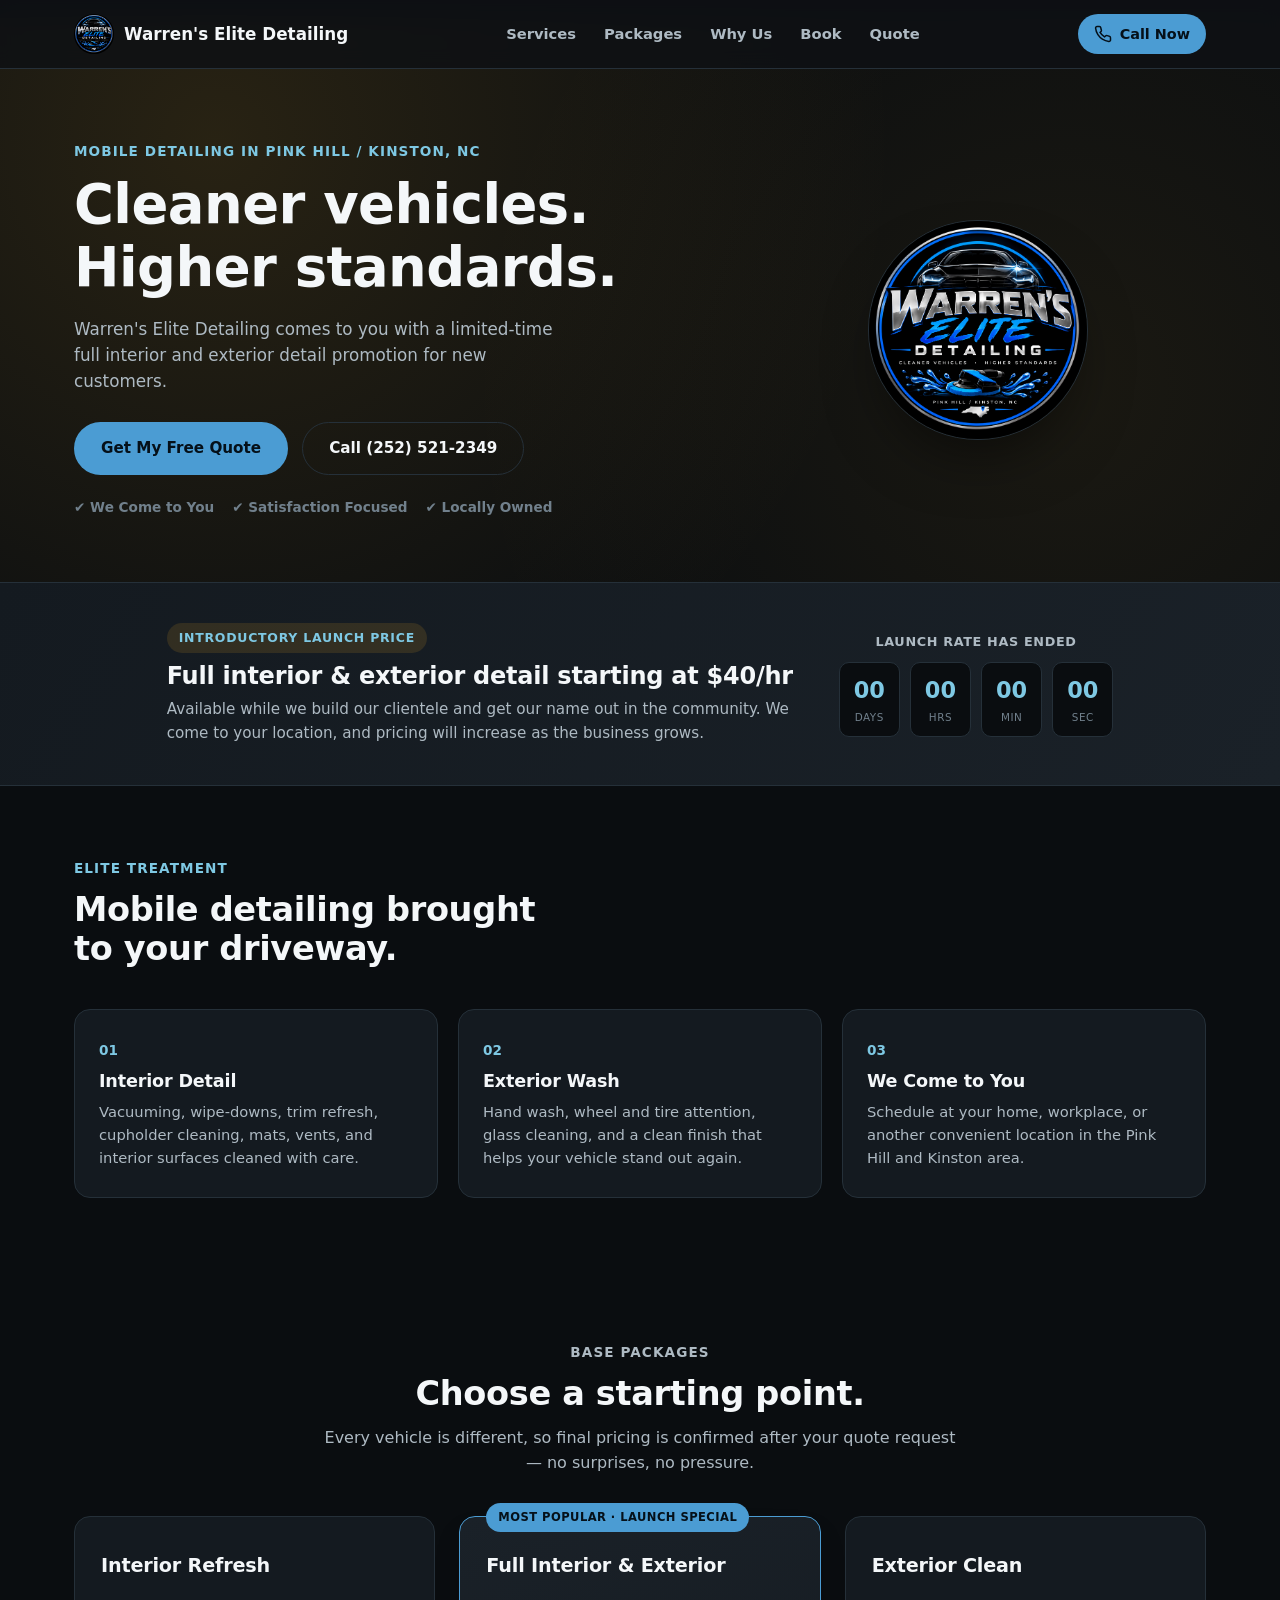
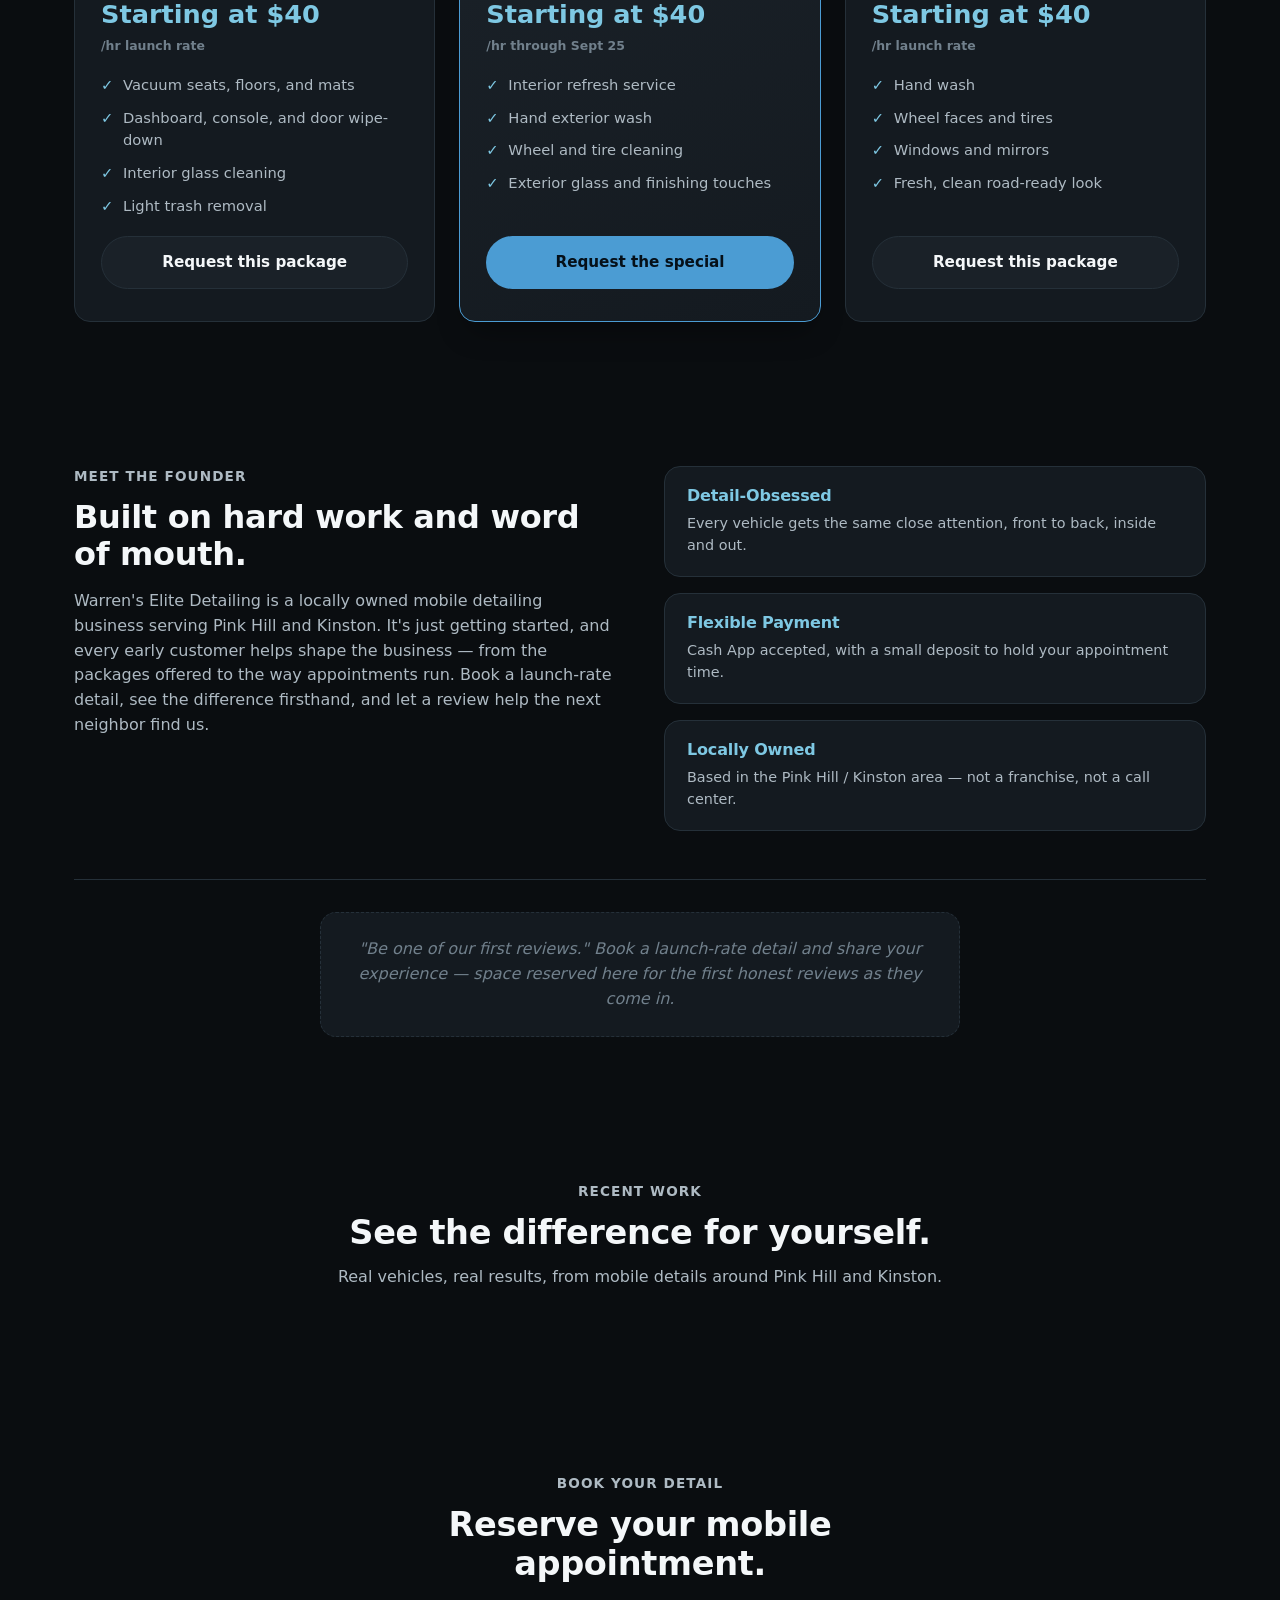
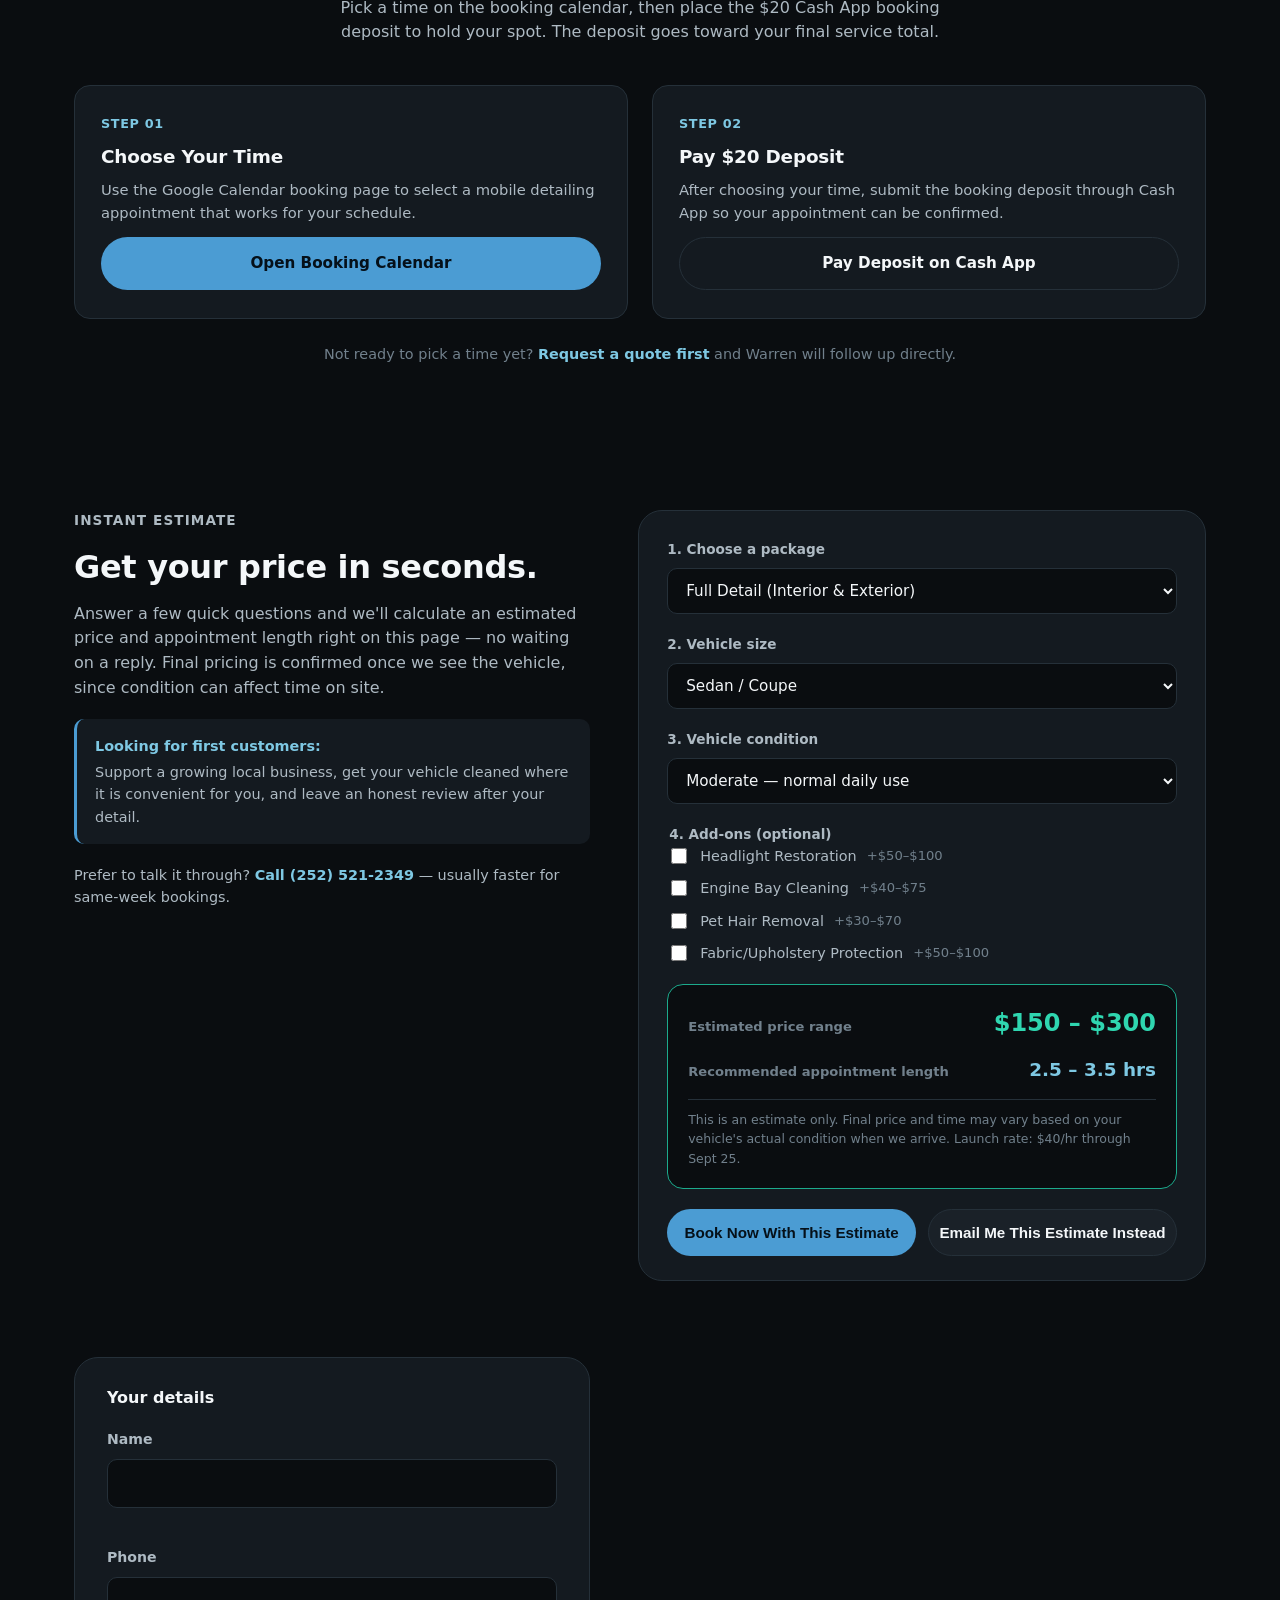
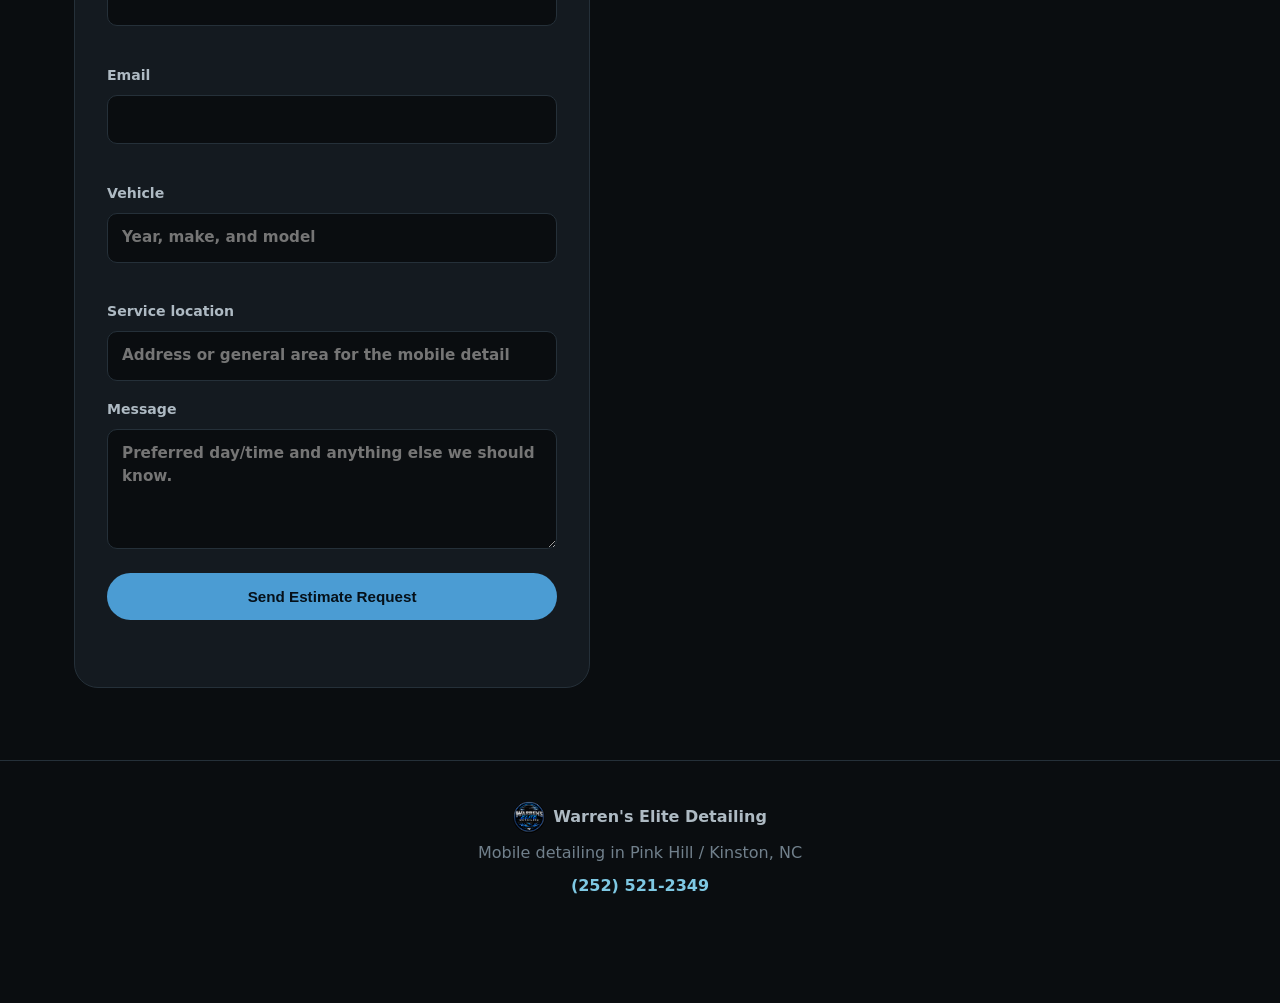
==== commit 231f4809: "111" ====
--- a/index.html
+++ b/index.html
@@ -16,7 +16,7 @@
 
   
   
-  <style type="text/css">@font-face {font-family:'Inter';font-style:normal;font-weight:400;src:url(/cf-fonts/v/inter/5.2.8/vietnamese/wght/normal.woff2);unicode-range:U+0102-0103,U+0110-0111,U+0128-0129,U+0168-0169,U+01A0-01A1,U+01AF-01B0,U+0300-0301,U+0303-0304,U+0308-0309,U+0323,U+0329,U+1EA0-1EF9,U+20AB;font-display:swap;}@font-face {font-family:'Inter';font-style:normal;font-weight:400;src:url(/cf-fonts/v/inter/5.2.8/cyrillic/wght/normal.woff2);unicode-range:U+0301,U+0400-045F,U+0490-0491,U+04B0-04B1,U+2116;font-display:swap;}@font-face {font-family:'Inter';font-style:normal;font-weight:400;src:url(/cf-fonts/v/inter/5.2.8/latin/wght/normal.woff2);unicode-range:U+0000-00FF,U+0131,U+0152-0153,U+02BB-02BC,U+02C6,U+02DA,U+02DC,U+0304,U+0308,U+0329,U+2000-206F,U+20AC,U+2122,U+2191,U+2193,U+2212,U+2215,U+FEFF,U+FFFD;font-display:swap;}@font-face {font-family:'Inter';font-style:normal;font-weight:400;src:url(/cf-fonts/v/inter/5.2.8/latin-ext/wght/normal.woff2);unicode-range:U+0100-02BA,U+02BD-02C5,U+02C7-02CC,U+02CE-02D7,U+02DD-02FF,U+0304,U+0308,U+0329,U+1D00-1DBF,U+1E00-1E9F,U+1EF2-1EFF,U+2020,U+20A0-20AB,U+20AD-20C0,U+2113,U+2C60-2C7F,U+A720-A7FF;font-display:swap;}@font-face {font-family:'Inter';font-style:normal;font-weight:400;src:url(/cf-fonts/v/inter/5.2.8/cyrillic-ext/wght/normal.woff2);unicode-range:U+0460-052F,U+1C80-1C8A,U+20B4,U+2DE0-2DFF,U+A640-A69F,U+FE2E-FE2F;font-display:swap;}@font-face {font-family:'Inter';font-style:normal;font-weight:400;src:url(/cf-fonts/v/inter/5.2.8/greek-ext/wght/normal.woff2);unicode-range:U+1F00-1FFF;font-display:swap;}@font-face {font-family:'Inter';font-style:normal;font-weight:400;src:url(/cf-fonts/v/inter/5.2.8/greek/wght/normal.woff2);unicode-range:U+0370-0377,U+037A-037F,U+0384-038A,U+038C,U+038E-03A1,U+03A3-03FF;font-display:swap;}@font-face {font-family:'Inter';font-style:normal;font-weight:500;src:url(/cf-fonts/v/inter/5.2.8/greek/wght/normal.woff2);unicode-range:U+0370-0377,U+037A-037F,U+0384-038A,U+038C,U+038E-03A1,U+03A3-03FF;font-display:swap;}@font-face {font-family:'Inter';font-style:normal;font-weight:500;src:url(/cf-fonts/v/inter/5.2.8/latin-ext/wght/normal.woff2);unicode-range:U+0100-02BA,U+02BD-02C5,U+02C7-02CC,U+02CE-02D7,U+02DD-02FF,U+0304,U+0308,U+0329,U+1D00-1DBF,U+1E00-1E9F,U+1EF2-1EFF,U+2020,U+20A0-20AB,U+20AD-20C0,U+2113,U+2C60-2C7F,U+A720-A7FF;font-display:swap;}@font-face {font-family:'Inter';font-style:normal;font-weight:500;src:url(/cf-fonts/v/inter/5.2.8/cyrillic/wght/normal.woff2);unicode-range:U+0301,U+0400-045F,U+0490-0491,U+04B0-04B1,U+2116;font-display:swap;}@font-face {font-family:'Inter';font-style:normal;font-weight:500;src:url(/cf-fonts/v/inter/5.2.8/latin/wght/normal.woff2);unicode-range:U+0000-00FF,U+0131,U+0152-0153,U+02BB-02BC,U+02C6,U+02DA,U+02DC,U+0304,U+0308,U+0329,U+2000-206F,U+20AC,U+2122,U+2191,U+2193,U+2212,U+2215,U+FEFF,U+FFFD;font-display:swap;}@font-face {font-family:'Inter';font-style:normal;font-weight:500;src:url(/cf-fonts/v/inter/5.2.8/cyrillic-ext/wght/normal.woff2);unicode-range:U+0460-052F,U+1C80-1C8A,U+20B4,U+2DE0-2DFF,U+A640-A69F,U+FE2E-FE2F;font-display:swap;}@font-face {font-family:'Inter';font-style:normal;font-weight:500;src:url(/cf-fonts/v/inter/5.2.8/greek-ext/wght/normal.woff2);unicode-range:U+1F00-1FFF;font-display:swap;}@font-face {font-family:'Inter';font-style:normal;font-weight:500;src:url(/cf-fonts/v/inter/5.2.8/vietnamese/wght/normal.woff2);unicode-range:U+0102-0103,U+0110-0111,U+0128-0129,U+0168-0169,U+01A0-01A1,U+01AF-01B0,U+0300-0301,U+0303-0304,U+0308-0309,U+0323,U+0329,U+1EA0-1EF9,U+20AB;font-display:swap;}@font-face {font-family:'Inter';font-style:normal;font-weight:600;src:url(/cf-fonts/v/inter/5.2.8/greek-ext/wght/normal.woff2);unicode-range:U+1F00-1FFF;font-display:swap;}@font-face {font-family:'Inter';font-style:normal;font-weight:600;src:url(/cf-fonts/v/inter/5.2.8/latin/wght/normal.woff2);unicode-range:U+0000-00FF,U+0131,U+0152-0153,U+02BB-02BC,U+02C6,U+02DA,U+02DC,U+0304,U+0308,U+0329,U+2000-206F,U+20AC,U+2122,U+2191,U+2193,U+2212,U+2215,U+FEFF,U+FFFD;font-display:swap;}@font-face {font-family:'Inter';font-style:normal;font-weight:600;src:url(/cf-fonts/v/inter/5.2.8/greek/wght/normal.woff2);unicode-range:U+0370-0377,U+037A-037F,U+0384-038A,U+038C,U+038E-03A1,U+03A3-03FF;font-display:swap;}@font-face {font-family:'Inter';font-style:normal;font-weight:600;src:url(/cf-fonts/v/inter/5.2.8/vietnamese/wght/normal.woff2);unicode-range:U+0102-0103,U+0110-0111,U+0128-0129,U+0168-0169,U+01A0-01A1,U+01AF-01B0,U+0300-0301,U+0303-0304,U+0308-0309,U+0323,U+0329,U+1EA0-1EF9,U+20AB;font-display:swap;}@font-face {font-family:'Inter';font-style:normal;font-weight:600;src:url(/cf-fonts/v/inter/5.2.8/cyrillic/wght/normal.woff2);unicode-range:U+0301,U+0400-045F,U+0490-0491,U+04B0-04B1,U+2116;font-display:swap;}@font-face {font-family:'Inter';font-style:normal;font-weight:600;src:url(/cf-fonts/v/inter/5.2.8/latin-ext/wght/normal.woff2);unicode-range:U+0100-02BA,U+02BD-02C5,U+02C7-02CC,U+02CE-02D7,U+02DD-02FF,U+0304,U+0308,U+0329,U+1D00-1DBF,U+1E00-1E9F,U+1EF2-1EFF,U+2020,U+20A0-20AB,U+20AD-20C0,U+2113,U+2C60-2C7F,U+A720-A7FF;font-display:swap;}@font-face {font-family:'Inter';font-style:normal;font-weight:600;src:url(/cf-fonts/v/inter/5.2.8/cyrillic-ext/wght/normal.woff2);unicode-range:U+0460-052F,U+1C80-1C8A,U+20B4,U+2DE0-2DFF,U+A640-A69F,U+FE2E-FE2F;font-display:swap;}@font-face {font-family:'Inter';font-style:normal;font-weight:700;src:url(/cf-fonts/v/inter/5.2.8/cyrillic/wght/normal.woff2);unicode-range:U+0301,U+0400-045F,U+0490-0491,U+04B0-04B1,U+2116;font-display:swap;}@font-face {font-family:'Inter';font-style:normal;font-weight:700;src:url(/cf-fonts/v/inter/5.2.8/greek-ext/wght/normal.woff2);unicode-range:U+1F00-1FFF;font-display:swap;}@font-face {font-family:'Inter';font-style:normal;font-weight:700;src:url(/cf-fonts/v/inter/5.2.8/latin-ext/wght/normal.woff2);unicode-range:U+0100-02BA,U+02BD-02C5,U+02C7-02CC,U+02CE-02D7,U+02DD-02FF,U+0304,U+0308,U+0329,U+1D00-1DBF,U+1E00-1E9F,U+1EF2-1EFF,U+2020,U+20A0-20AB,U+20AD-20C0,U+2113,U+2C60-2C7F,U+A720-A7FF;font-display:swap;}@font-face {font-family:'Inter';font-style:normal;font-weight:700;src:url(/cf-fonts/v/inter/5.2.8/vietnamese/wght/normal.woff2);unicode-range:U+0102-0103,U+0110-0111,U+0128-0129,U+0168-0169,U+01A0-01A1,U+01AF-01B0,U+0300-0301,U+0303-0304,U+0308-0309,U+0323,U+0329,U+1EA0-1EF9,U+20AB;font-display:swap;}@font-face {font-family:'Inter';font-style:normal;font-weight:700;src:url(/cf-fonts/v/inter/5.2.8/latin/wght/normal.woff2);unicode-range:U+0000-00FF,U+0131,U+0152-0153,U+02BB-02BC,U+02C6,U+02DA,U+02DC,U+0304,U+0308,U+0329,U+2000-206F,U+20AC,U+2122,U+2191,U+2193,U+2212,U+2215,U+FEFF,U+FFFD;font-display:swap;}@font-face {font-family:'Inter';font-style:normal;font-weight:700;src:url(/cf-fonts/v/inter/5.2.8/cyrillic-ext/wght/normal.woff2);unicode-range:U+0460-052F,U+1C80-1C8A,U+20B4,U+2DE0-2DFF,U+A640-A69F,U+FE2E-FE2F;font-display:swap;}@font-face {font-family:'Inter';font-style:normal;font-weight:700;src:url(/cf-fonts/v/inter/5.2.8/greek/wght/normal.woff2);unicode-range:U+0370-0377,U+037A-037F,U+0384-038A,U+038C,U+038E-03A1,U+03A3-03FF;font-display:swap;}@font-face {font-family:'Inter';font-style:normal;font-weight:800;src:url(/cf-fonts/v/inter/5.2.8/latin-ext/wght/normal.woff2);unicode-range:U+0100-02BA,U+02BD-02C5,U+02C7-02CC,U+02CE-02D7,U+02DD-02FF,U+0304,U+0308,U+0329,U+1D00-1DBF,U+1E00-1E9F,U+1EF2-1EFF,U+2020,U+20A0-20AB,U+20AD-20C0,U+2113,U+2C60-2C7F,U+A720-A7FF;font-display:swap;}@font-face {font-family:'Inter';font-style:normal;font-weight:800;src:url(/cf-fonts/v/inter/5.2.8/cyrillic-ext/wght/normal.woff2);unicode-range:U+0460-052F,U+1C80-1C8A,U+20B4,U+2DE0-2DFF,U+A640-A69F,U+FE2E-FE2F;font-display:swap;}@font-face {font-family:'Inter';font-style:normal;font-weight:800;src:url(/cf-fonts/v/inter/5.2.8/greek/wght/normal.woff2);unicode-range:U+0370-0377,U+037A-037F,U+0384-038A,U+038C,U+038E-03A1,U+03A3-03FF;font-display:swap;}@font-face {font-family:'Inter';font-style:normal;font-weight:800;src:url(/cf-fonts/v/inter/5.2.8/vietnamese/wght/normal.woff2);unicode-range:U+0102-0103,U+0110-0111,U+0128-0129,U+0168-0169,U+01A0-01A1,U+01AF-01B0,U+0300-0301,U+0303-0304,U+0308-0309,U+0323,U+0329,U+1EA0-1EF9,U+20AB;font-display:swap;}@font-face {font-family:'Inter';font-style:normal;font-weight:800;src:url(/cf-fonts/v/inter/5.2.8/latin/wght/normal.woff2);unicode-range:U+0000-00FF,U+0131,U+0152-0153,U+02BB-02BC,U+02C6,U+02DA,U+02DC,U+0304,U+0308,U+0329,U+2000-206F,U+20AC,U+2122,U+2191,U+2193,U+2212,U+2215,U+FEFF,U+FFFD;font-display:swap;}@font-face {font-family:'Inter';font-style:normal;font-weight:800;src:url(/cf-fonts/v/inter/5.2.8/cyrillic/wght/normal.woff2);unicode-range:U+0301,U+0400-045F,U+0490-0491,U+04B0-04B1,U+2116;font-display:swap;}@font-face {font-family:'Inter';font-style:normal;font-weight:800;src:url(/cf-fonts/v/inter/5.2.8/greek-ext/wght/normal.woff2);unicode-range:U+1F00-1FFF;font-display:swap;}@font-face {font-family:'Inter';font-style:normal;font-weight:900;src:url(/cf-fonts/v/inter/5.2.8/greek/wght/normal.woff2);unicode-range:U+0370-0377,U+037A-037F,U+0384-038A,U+038C,U+038E-03A1,U+03A3-03FF;font-display:swap;}@font-face {font-family:'Inter';font-style:normal;font-weight:900;src:url(/cf-fonts/v/inter/5.2.8/cyrillic/wght/normal.woff2);unicode-range:U+0301,U+0400-045F,U+0490-0491,U+04B0-04B1,U+2116;font-display:swap;}@font-face {font-family:'Inter';font-style:normal;font-weight:900;src:url(/cf-fonts/v/inter/5.2.8/latin/wght/normal.woff2);unicode-range:U+0000-00FF,U+0131,U+0152-0153,U+02BB-02BC,U+02C6,U+02DA,U+02DC,U+0304,U+0308,U+0329,U+2000-206F,U+20AC,U+2122,U+2191,U+2193,U+2212,U+2215,U+FEFF,U+FFFD;font-display:swap;}@font-face {font-family:'Inter';font-style:normal;font-weight:900;src:url(/cf-fonts/v/inter/5.2.8/vietnamese/wght/normal.woff2);unicode-range:U+0102-0103,U+0110-0111,U+0128-0129,U+0168-0169,U+01A0-01A1,U+01AF-01B0,U+0300-0301,U+0303-0304,U+0308-0309,U+0323,U+0329,U+1EA0-1EF9,U+20AB;font-display:swap;}@font-face {font-family:'Inter';font-style:normal;font-weight:900;src:url(/cf-fonts/v/inter/5.2.8/cyrillic-ext/wght/normal.woff2);unicode-range:U+0460-052F,U+1C80-1C8A,U+20B4,U+2DE0-2DFF,U+A640-A69F,U+FE2E-FE2F;font-display:swap;}@font-face {font-family:'Inter';font-style:normal;font-weight:900;src:url(/cf-fonts/v/inter/5.2.8/greek-ext/wght/normal.woff2);unicode-range:U+1F00-1FFF;font-display:swap;}@font-face {font-family:'Inter';font-style:normal;font-weight:900;src:url(/cf-fonts/v/inter/5.2.8/latin-ext/wght/normal.woff2);unicode-range:U+0100-02BA,U+02BD-02C5,U+02C7-02CC,U+02CE-02D7,U+02DD-02FF,U+0304,U+0308,U+0329,U+1D00-1DBF,U+1E00-1E9F,U+1EF2-1EFF,U+2020,U+20A0-20AB,U+20AD-20C0,U+2113,U+2C60-2C7F,U+A720-A7FF;font-display:swap;}</style>
+  <style type="text/css">@font-face {font-family:'Inter';font-style:normal;font-weight:400;src:url(/cf-fonts/v/inter/5.2.8/latin-ext/wght/normal.woff2);unicode-range:U+0100-02BA,U+02BD-02C5,U+02C7-02CC,U+02CE-02D7,U+02DD-02FF,U+0304,U+0308,U+0329,U+1D00-1DBF,U+1E00-1E9F,U+1EF2-1EFF,U+2020,U+20A0-20AB,U+20AD-20C0,U+2113,U+2C60-2C7F,U+A720-A7FF;font-display:swap;}@font-face {font-family:'Inter';font-style:normal;font-weight:400;src:url(/cf-fonts/v/inter/5.2.8/greek/wght/normal.woff2);unicode-range:U+0370-0377,U+037A-037F,U+0384-038A,U+038C,U+038E-03A1,U+03A3-03FF;font-display:swap;}@font-face {font-family:'Inter';font-style:normal;font-weight:400;src:url(/cf-fonts/v/inter/5.2.8/latin/wght/normal.woff2);unicode-range:U+0000-00FF,U+0131,U+0152-0153,U+02BB-02BC,U+02C6,U+02DA,U+02DC,U+0304,U+0308,U+0329,U+2000-206F,U+20AC,U+2122,U+2191,U+2193,U+2212,U+2215,U+FEFF,U+FFFD;font-display:swap;}@font-face {font-family:'Inter';font-style:normal;font-weight:400;src:url(/cf-fonts/v/inter/5.2.8/cyrillic/wght/normal.woff2);unicode-range:U+0301,U+0400-045F,U+0490-0491,U+04B0-04B1,U+2116;font-display:swap;}@font-face {font-family:'Inter';font-style:normal;font-weight:400;src:url(/cf-fonts/v/inter/5.2.8/greek-ext/wght/normal.woff2);unicode-range:U+1F00-1FFF;font-display:swap;}@font-face {font-family:'Inter';font-style:normal;font-weight:400;src:url(/cf-fonts/v/inter/5.2.8/vietnamese/wght/normal.woff2);unicode-range:U+0102-0103,U+0110-0111,U+0128-0129,U+0168-0169,U+01A0-01A1,U+01AF-01B0,U+0300-0301,U+0303-0304,U+0308-0309,U+0323,U+0329,U+1EA0-1EF9,U+20AB;font-display:swap;}@font-face {font-family:'Inter';font-style:normal;font-weight:400;src:url(/cf-fonts/v/inter/5.2.8/cyrillic-ext/wght/normal.woff2);unicode-range:U+0460-052F,U+1C80-1C8A,U+20B4,U+2DE0-2DFF,U+A640-A69F,U+FE2E-FE2F;font-display:swap;}@font-face {font-family:'Inter';font-style:normal;font-weight:500;src:url(/cf-fonts/v/inter/5.2.8/greek/wght/normal.woff2);unicode-range:U+0370-0377,U+037A-037F,U+0384-038A,U+038C,U+038E-03A1,U+03A3-03FF;font-display:swap;}@font-face {font-family:'Inter';font-style:normal;font-weight:500;src:url(/cf-fonts/v/inter/5.2.8/cyrillic/wght/normal.woff2);unicode-range:U+0301,U+0400-045F,U+0490-0491,U+04B0-04B1,U+2116;font-display:swap;}@font-face {font-family:'Inter';font-style:normal;font-weight:500;src:url(/cf-fonts/v/inter/5.2.8/cyrillic-ext/wght/normal.woff2);unicode-range:U+0460-052F,U+1C80-1C8A,U+20B4,U+2DE0-2DFF,U+A640-A69F,U+FE2E-FE2F;font-display:swap;}@font-face {font-family:'Inter';font-style:normal;font-weight:500;src:url(/cf-fonts/v/inter/5.2.8/greek-ext/wght/normal.woff2);unicode-range:U+1F00-1FFF;font-display:swap;}@font-face {font-family:'Inter';font-style:normal;font-weight:500;src:url(/cf-fonts/v/inter/5.2.8/latin-ext/wght/normal.woff2);unicode-range:U+0100-02BA,U+02BD-02C5,U+02C7-02CC,U+02CE-02D7,U+02DD-02FF,U+0304,U+0308,U+0329,U+1D00-1DBF,U+1E00-1E9F,U+1EF2-1EFF,U+2020,U+20A0-20AB,U+20AD-20C0,U+2113,U+2C60-2C7F,U+A720-A7FF;font-display:swap;}@font-face {font-family:'Inter';font-style:normal;font-weight:500;src:url(/cf-fonts/v/inter/5.2.8/latin/wght/normal.woff2);unicode-range:U+0000-00FF,U+0131,U+0152-0153,U+02BB-02BC,U+02C6,U+02DA,U+02DC,U+0304,U+0308,U+0329,U+2000-206F,U+20AC,U+2122,U+2191,U+2193,U+2212,U+2215,U+FEFF,U+FFFD;font-display:swap;}@font-face {font-family:'Inter';font-style:normal;font-weight:500;src:url(/cf-fonts/v/inter/5.2.8/vietnamese/wght/normal.woff2);unicode-range:U+0102-0103,U+0110-0111,U+0128-0129,U+0168-0169,U+01A0-01A1,U+01AF-01B0,U+0300-0301,U+0303-0304,U+0308-0309,U+0323,U+0329,U+1EA0-1EF9,U+20AB;font-display:swap;}@font-face {font-family:'Inter';font-style:normal;font-weight:600;src:url(/cf-fonts/v/inter/5.2.8/latin/wght/normal.woff2);unicode-range:U+0000-00FF,U+0131,U+0152-0153,U+02BB-02BC,U+02C6,U+02DA,U+02DC,U+0304,U+0308,U+0329,U+2000-206F,U+20AC,U+2122,U+2191,U+2193,U+2212,U+2215,U+FEFF,U+FFFD;font-display:swap;}@font-face {font-family:'Inter';font-style:normal;font-weight:600;src:url(/cf-fonts/v/inter/5.2.8/latin-ext/wght/normal.woff2);unicode-range:U+0100-02BA,U+02BD-02C5,U+02C7-02CC,U+02CE-02D7,U+02DD-02FF,U+0304,U+0308,U+0329,U+1D00-1DBF,U+1E00-1E9F,U+1EF2-1EFF,U+2020,U+20A0-20AB,U+20AD-20C0,U+2113,U+2C60-2C7F,U+A720-A7FF;font-display:swap;}@font-face {font-family:'Inter';font-style:normal;font-weight:600;src:url(/cf-fonts/v/inter/5.2.8/greek/wght/normal.woff2);unicode-range:U+0370-0377,U+037A-037F,U+0384-038A,U+038C,U+038E-03A1,U+03A3-03FF;font-display:swap;}@font-face {font-family:'Inter';font-style:normal;font-weight:600;src:url(/cf-fonts/v/inter/5.2.8/cyrillic-ext/wght/normal.woff2);unicode-range:U+0460-052F,U+1C80-1C8A,U+20B4,U+2DE0-2DFF,U+A640-A69F,U+FE2E-FE2F;font-display:swap;}@font-face {font-family:'Inter';font-style:normal;font-weight:600;src:url(/cf-fonts/v/inter/5.2.8/vietnamese/wght/normal.woff2);unicode-range:U+0102-0103,U+0110-0111,U+0128-0129,U+0168-0169,U+01A0-01A1,U+01AF-01B0,U+0300-0301,U+0303-0304,U+0308-0309,U+0323,U+0329,U+1EA0-1EF9,U+20AB;font-display:swap;}@font-face {font-family:'Inter';font-style:normal;font-weight:600;src:url(/cf-fonts/v/inter/5.2.8/cyrillic/wght/normal.woff2);unicode-range:U+0301,U+0400-045F,U+0490-0491,U+04B0-04B1,U+2116;font-display:swap;}@font-face {font-family:'Inter';font-style:normal;font-weight:600;src:url(/cf-fonts/v/inter/5.2.8/greek-ext/wght/normal.woff2);unicode-range:U+1F00-1FFF;font-display:swap;}@font-face {font-family:'Inter';font-style:normal;font-weight:700;src:url(/cf-fonts/v/inter/5.2.8/greek-ext/wght/normal.woff2);unicode-range:U+1F00-1FFF;font-display:swap;}@font-face {font-family:'Inter';font-style:normal;font-weight:700;src:url(/cf-fonts/v/inter/5.2.8/greek/wght/normal.woff2);unicode-range:U+0370-0377,U+037A-037F,U+0384-038A,U+038C,U+038E-03A1,U+03A3-03FF;font-display:swap;}@font-face {font-family:'Inter';font-style:normal;font-weight:700;src:url(/cf-fonts/v/inter/5.2.8/latin/wght/normal.woff2);unicode-range:U+0000-00FF,U+0131,U+0152-0153,U+02BB-02BC,U+02C6,U+02DA,U+02DC,U+0304,U+0308,U+0329,U+2000-206F,U+20AC,U+2122,U+2191,U+2193,U+2212,U+2215,U+FEFF,U+FFFD;font-display:swap;}@font-face {font-family:'Inter';font-style:normal;font-weight:700;src:url(/cf-fonts/v/inter/5.2.8/cyrillic-ext/wght/normal.woff2);unicode-range:U+0460-052F,U+1C80-1C8A,U+20B4,U+2DE0-2DFF,U+A640-A69F,U+FE2E-FE2F;font-display:swap;}@font-face {font-family:'Inter';font-style:normal;font-weight:700;src:url(/cf-fonts/v/inter/5.2.8/latin-ext/wght/normal.woff2);unicode-range:U+0100-02BA,U+02BD-02C5,U+02C7-02CC,U+02CE-02D7,U+02DD-02FF,U+0304,U+0308,U+0329,U+1D00-1DBF,U+1E00-1E9F,U+1EF2-1EFF,U+2020,U+20A0-20AB,U+20AD-20C0,U+2113,U+2C60-2C7F,U+A720-A7FF;font-display:swap;}@font-face {font-family:'Inter';font-style:normal;font-weight:700;src:url(/cf-fonts/v/inter/5.2.8/vietnamese/wght/normal.woff2);unicode-range:U+0102-0103,U+0110-0111,U+0128-0129,U+0168-0169,U+01A0-01A1,U+01AF-01B0,U+0300-0301,U+0303-0304,U+0308-0309,U+0323,U+0329,U+1EA0-1EF9,U+20AB;font-display:swap;}@font-face {font-family:'Inter';font-style:normal;font-weight:700;src:url(/cf-fonts/v/inter/5.2.8/cyrillic/wght/normal.woff2);unicode-range:U+0301,U+0400-045F,U+0490-0491,U+04B0-04B1,U+2116;font-display:swap;}@font-face {font-family:'Inter';font-style:normal;font-weight:800;src:url(/cf-fonts/v/inter/5.2.8/latin/wght/normal.woff2);unicode-range:U+0000-00FF,U+0131,U+0152-0153,U+02BB-02BC,U+02C6,U+02DA,U+02DC,U+0304,U+0308,U+0329,U+2000-206F,U+20AC,U+2122,U+2191,U+2193,U+2212,U+2215,U+FEFF,U+FFFD;font-display:swap;}@font-face {font-family:'Inter';font-style:normal;font-weight:800;src:url(/cf-fonts/v/inter/5.2.8/greek/wght/normal.woff2);unicode-range:U+0370-0377,U+037A-037F,U+0384-038A,U+038C,U+038E-03A1,U+03A3-03FF;font-display:swap;}@font-face {font-family:'Inter';font-style:normal;font-weight:800;src:url(/cf-fonts/v/inter/5.2.8/cyrillic/wght/normal.woff2);unicode-range:U+0301,U+0400-045F,U+0490-0491,U+04B0-04B1,U+2116;font-display:swap;}@font-face {font-family:'Inter';font-style:normal;font-weight:800;src:url(/cf-fonts/v/inter/5.2.8/cyrillic-ext/wght/normal.woff2);unicode-range:U+0460-052F,U+1C80-1C8A,U+20B4,U+2DE0-2DFF,U+A640-A69F,U+FE2E-FE2F;font-display:swap;}@font-face {font-family:'Inter';font-style:normal;font-weight:800;src:url(/cf-fonts/v/inter/5.2.8/greek-ext/wght/normal.woff2);unicode-range:U+1F00-1FFF;font-display:swap;}@font-face {font-family:'Inter';font-style:normal;font-weight:800;src:url(/cf-fonts/v/inter/5.2.8/latin-ext/wght/normal.woff2);unicode-range:U+0100-02BA,U+02BD-02C5,U+02C7-02CC,U+02CE-02D7,U+02DD-02FF,U+0304,U+0308,U+0329,U+1D00-1DBF,U+1E00-1E9F,U+1EF2-1EFF,U+2020,U+20A0-20AB,U+20AD-20C0,U+2113,U+2C60-2C7F,U+A720-A7FF;font-display:swap;}@font-face {font-family:'Inter';font-style:normal;font-weight:800;src:url(/cf-fonts/v/inter/5.2.8/vietnamese/wght/normal.woff2);unicode-range:U+0102-0103,U+0110-0111,U+0128-0129,U+0168-0169,U+01A0-01A1,U+01AF-01B0,U+0300-0301,U+0303-0304,U+0308-0309,U+0323,U+0329,U+1EA0-1EF9,U+20AB;font-display:swap;}@font-face {font-family:'Inter';font-style:normal;font-weight:900;src:url(/cf-fonts/v/inter/5.2.8/cyrillic/wght/normal.woff2);unicode-range:U+0301,U+0400-045F,U+0490-0491,U+04B0-04B1,U+2116;font-display:swap;}@font-face {font-family:'Inter';font-style:normal;font-weight:900;src:url(/cf-fonts/v/inter/5.2.8/vietnamese/wght/normal.woff2);unicode-range:U+0102-0103,U+0110-0111,U+0128-0129,U+0168-0169,U+01A0-01A1,U+01AF-01B0,U+0300-0301,U+0303-0304,U+0308-0309,U+0323,U+0329,U+1EA0-1EF9,U+20AB;font-display:swap;}@font-face {font-family:'Inter';font-style:normal;font-weight:900;src:url(/cf-fonts/v/inter/5.2.8/greek/wght/normal.woff2);unicode-range:U+0370-0377,U+037A-037F,U+0384-038A,U+038C,U+038E-03A1,U+03A3-03FF;font-display:swap;}@font-face {font-family:'Inter';font-style:normal;font-weight:900;src:url(/cf-fonts/v/inter/5.2.8/greek-ext/wght/normal.woff2);unicode-range:U+1F00-1FFF;font-display:swap;}@font-face {font-family:'Inter';font-style:normal;font-weight:900;src:url(/cf-fonts/v/inter/5.2.8/cyrillic-ext/wght/normal.woff2);unicode-range:U+0460-052F,U+1C80-1C8A,U+20B4,U+2DE0-2DFF,U+A640-A69F,U+FE2E-FE2F;font-display:swap;}@font-face {font-family:'Inter';font-style:normal;font-weight:900;src:url(/cf-fonts/v/inter/5.2.8/latin/wght/normal.woff2);unicode-range:U+0000-00FF,U+0131,U+0152-0153,U+02BB-02BC,U+02C6,U+02DA,U+02DC,U+0304,U+0308,U+0329,U+2000-206F,U+20AC,U+2122,U+2191,U+2193,U+2212,U+2215,U+FEFF,U+FFFD;font-display:swap;}@font-face {font-family:'Inter';font-style:normal;font-weight:900;src:url(/cf-fonts/v/inter/5.2.8/latin-ext/wght/normal.woff2);unicode-range:U+0100-02BA,U+02BD-02C5,U+02C7-02CC,U+02CE-02D7,U+02DD-02FF,U+0304,U+0308,U+0329,U+1D00-1DBF,U+1E00-1E9F,U+1EF2-1EFF,U+2020,U+20A0-20AB,U+20AD-20C0,U+2113,U+2C60-2C7F,U+A720-A7FF;font-display:swap;}</style>
   <link rel="stylesheet" href="styles.css">
 
   <!-- Local Business structured data for search / Google Maps visibility -->
@@ -32,7 +32,7 @@
       { "@type": "City", "name": "Kinston, NC" }
     ],
     "priceRange": "$40/hr launch rate",
-    "telephone": "+1-000-000-0000",
+    "telephone": "+1-252-521-2349",
     "address": {
       "@type": "PostalAddress",
       "addressLocality": "Pink Hill",
@@ -68,7 +68,7 @@
         <a href="#booking">Book</a>
         <a href="#quote">Quote</a>
       </div>
-      <a class="nav-call" href="tel:+10000000000" aria-label="Call Warren's Elite Detailing">
+      <a class="nav-call" href="tel:+12525212349" aria-label="Call Warren's Elite Detailing">
         <svg viewBox="0 0 24 24" width="18" height="18" fill="none" stroke="currentColor" stroke-width="2" aria-hidden="true"><path d="M22 16.92v3a2 2 0 0 1-2.18 2 19.79 19.79 0 0 1-8.63-3.07 19.5 19.5 0 0 1-6-6 19.79 19.79 0 0 1-3.07-8.67A2 2 0 0 1 4.11 2h3a2 2 0 0 1 2 1.72c.127.96.361 1.903.7 2.81a2 2 0 0 1-.45 2.11L8.09 9.91a16 16 0 0 0 6 6l1.27-1.27a2 2 0 0 1 2.11-.45c.907.339 1.85.573 2.81.7A2 2 0 0 1 22 16.92z"/></svg>
         <span>Call Now</span>
       </a>
@@ -85,7 +85,7 @@
 
         <div class="hero-actions">
           <a class="button primary" href="#quote">Get My Free Quote</a>
-          <a class="button secondary" href="tel:+10000000000">Call (000) 000-0000</a>
+          <a class="button secondary" href="tel:+12525212349">Call (252) 521-2349</a>
         </div>
 
         <div class="hero-trust-strip" aria-label="Trust highlights">
@@ -243,7 +243,7 @@
           <span>Step 01</span>
           <h3>Choose Your Time</h3>
           <p>Use the Google Calendar booking page to select a mobile detailing appointment that works for your schedule.</p>
-          <a class="button primary" href="https://calendar.app.google/R5X62DQGGWWicwbE6" target="_blank" rel="noopener">Open Booking Calendar</a>
+          <a class="button primary" href="https://calendar.app.google/Ca79bZpYdWw5Q7uy9" target="_blank" rel="noopener">Open Booking Calendar</a>
         </article>
 
         <article class="booking-card">
@@ -266,7 +266,7 @@
           <strong>Looking for first customers:</strong>
           <span>Support a growing local business, get your vehicle cleaned where it is convenient for you, and leave an honest review after your detail.</span>
         </div>
-        <p class="quote-call-alt">Prefer to talk it through? <a href="tel:+10000000000">Call (000) 000-0000</a> — usually faster for same-week bookings.</p>
+        <p class="quote-call-alt">Prefer to talk it through? <a href="tel:+12525212349">Call (252) 521-2349</a> — usually faster for same-week bookings.</p>
       </div>
 
       <div class="estimator" id="estimator">
@@ -388,12 +388,12 @@
       <p>Warren's Elite Detailing</p>
     </div>
     <p>Mobile detailing in Pink Hill / Kinston, NC</p>
-    <p><a href="tel:+10000000000">(000) 000-0000</a></p>
+    <p><a href="tel:+12525212349">(252) 521-2349</a></p>
   </footer>
 
   <!-- Sticky mobile call-to-action bar -->
   <div class="mobile-cta-bar" aria-label="Quick actions">
-    <a class="mobile-cta call" href="tel:+10000000000">
+    <a class="mobile-cta call" href="tel:+12525212349">
       <svg viewBox="0 0 24 24" width="20" height="20" fill="none" stroke="currentColor" stroke-width="2" aria-hidden="true"><path d="M22 16.92v3a2 2 0 0 1-2.18 2 19.79 19.79 0 0 1-8.63-3.07 19.5 19.5 0 0 1-6-6 19.79 19.79 0 0 1-3.07-8.67A2 2 0 0 1 4.11 2h3a2 2 0 0 1 2 1.72c.127.96.361 1.903.7 2.81a2 2 0 0 1-.45 2.11L8.09 9.91a16 16 0 0 0 6 6l1.27-1.27a2 2 0 0 1 2.11-.45c.907.339 1.85.573 2.81.7A2 2 0 0 1 22 16.92z"/></svg>
       Call
     </a>
